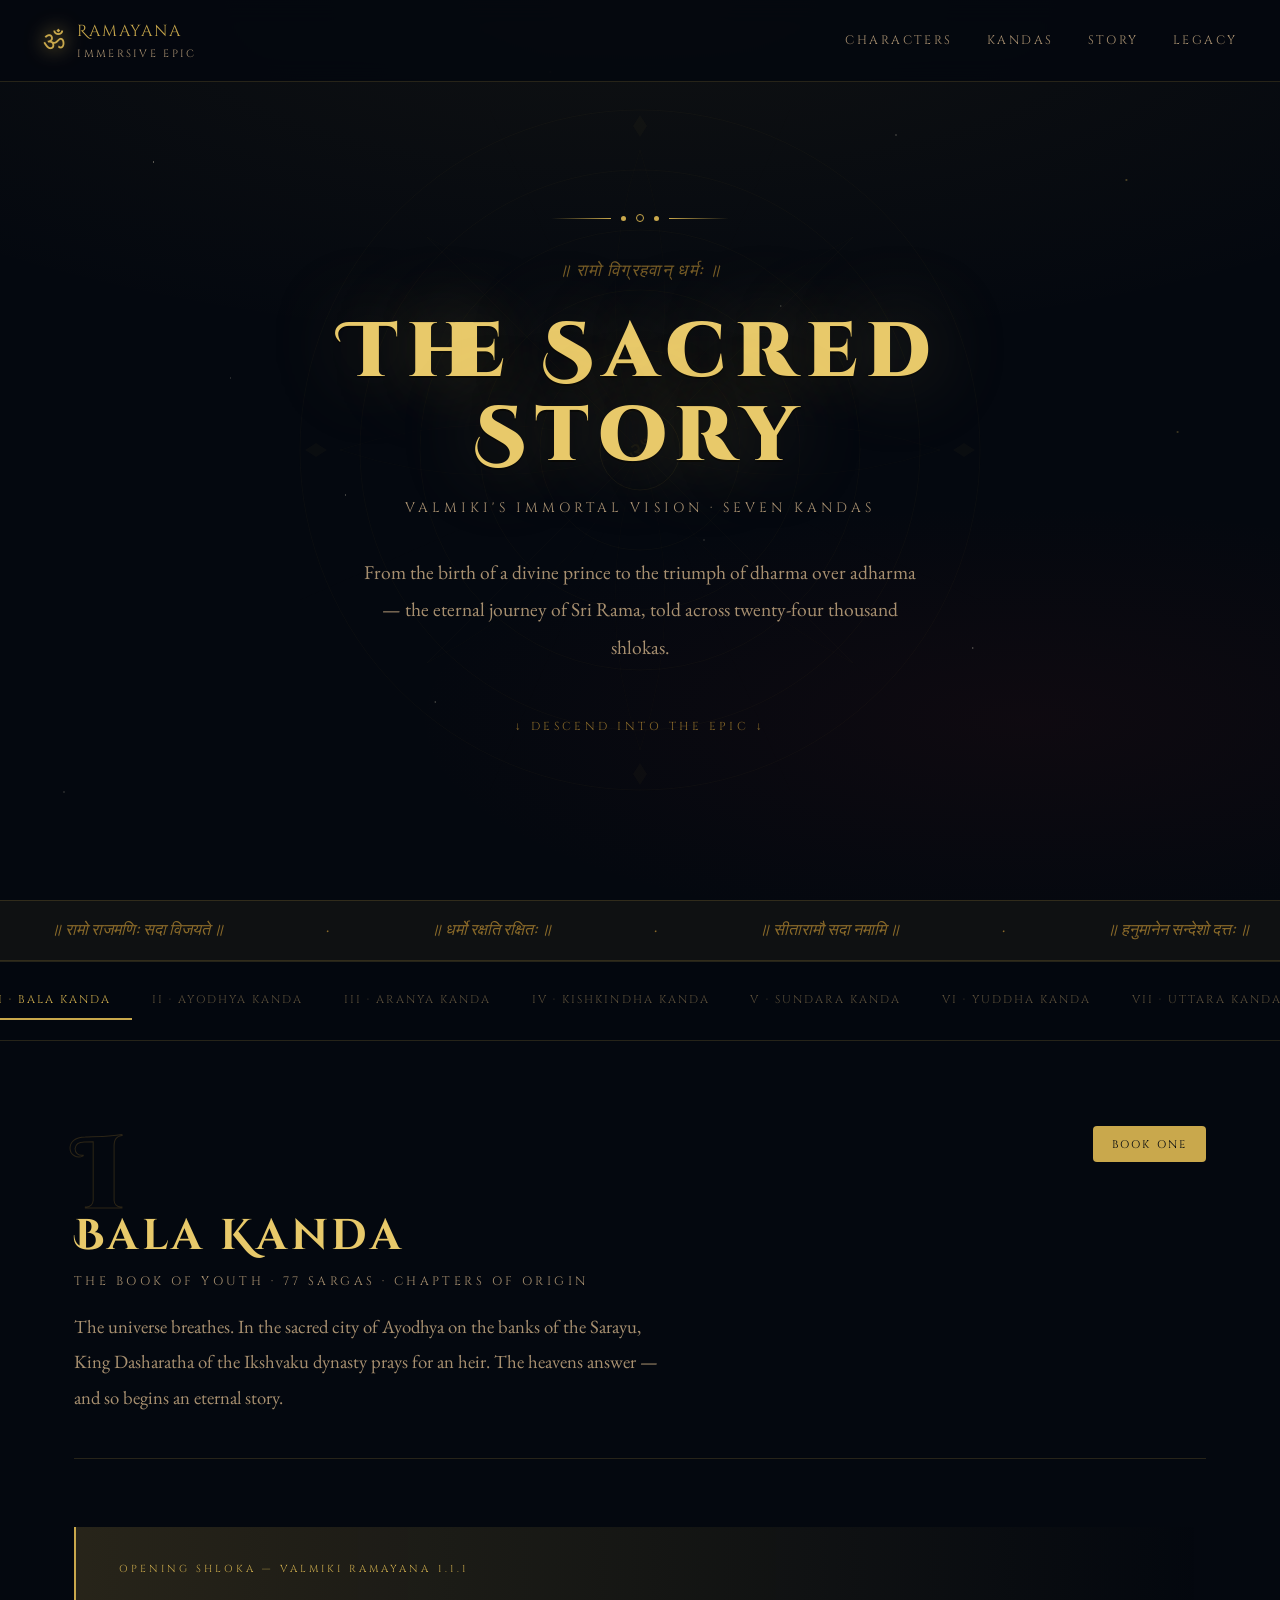
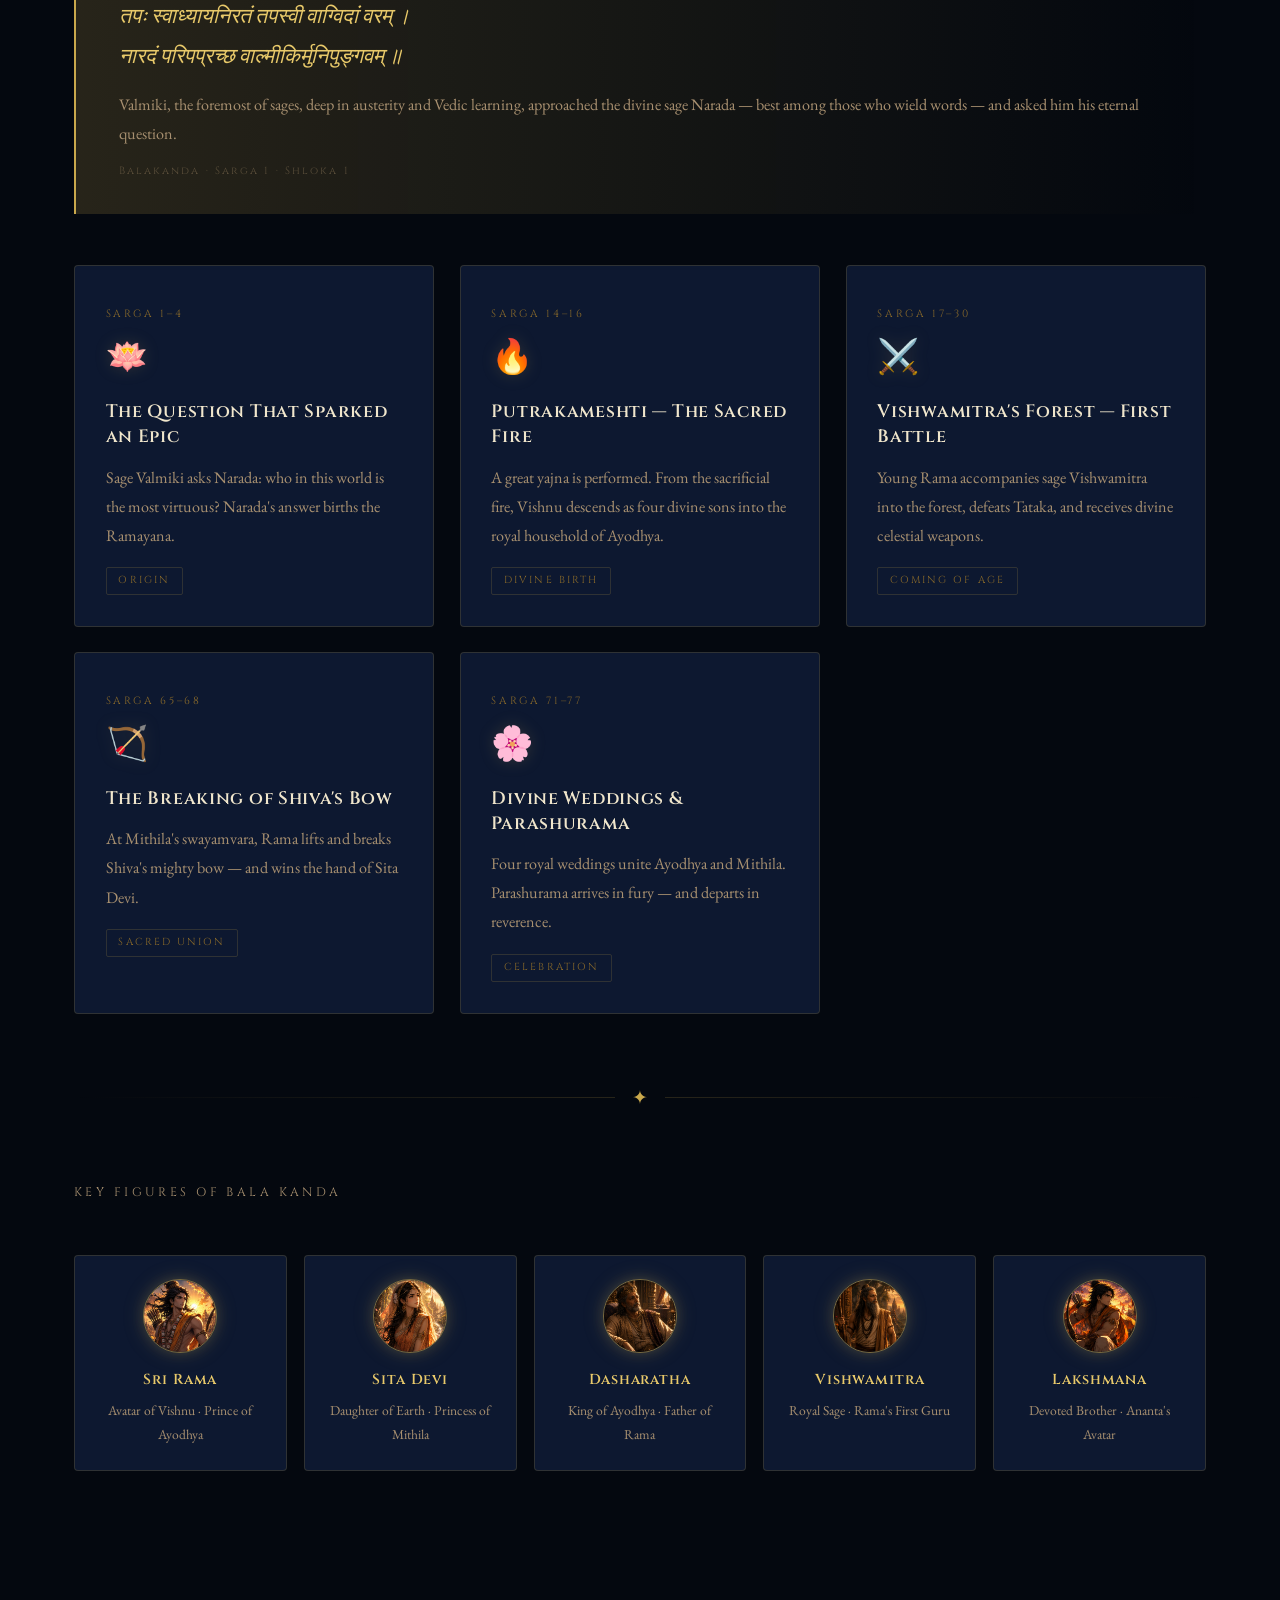
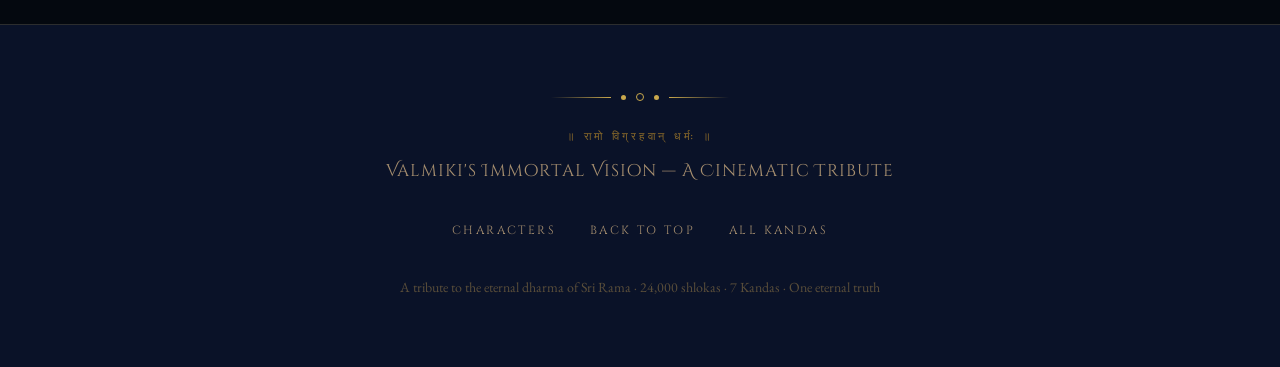
==== Story.html @ 446258da "UPDATE" ====
<!DOCTYPE html>
<html lang="en">
<head>
  <meta charset="UTF-8">
  <meta name="viewport" content="width=device-width, initial-scale=1.0">
  <meta name="description" content="The sacred story of Ramayana — Valmiki's immortal epic, retold through seven Kandas.">
  <meta name="theme-color" content="#0A1228">
  <title>Ramayana | The Sacred Story</title>
  <link rel="preconnect" href="https://fonts.googleapis.com">
  <link rel="preconnect" href="https://fonts.gstatic.com" crossorigin>
  <link href="https://fonts.googleapis.com/css2?family=Cinzel+Decorative:wght@400;700;900&family=Cinzel:wght@400;500;600;700&family=EB+Garamond:ital,wght@0,400;0,500;1,400;1,500&display=swap" rel="stylesheet">
  <style>
    /* ─── TOKENS ─────────────────────────────────────────────────────── */
    :root {
      --bg-deep:        #04080F;
      --bg-mid:         #0A1228;
      --bg-card:        #0D1830;
      --bg-glass:       rgba(13, 24, 48, 0.72);
      --gold:           #C9A84C;
      --gold-light:     #E8C96A;
      --gold-dim:       #8A6A2A;
      --gold-glow:      rgba(201,168,76,0.18);
      --copper:         #B87333;
      --red-divine:     #8B2020;
      --red-glow:       rgba(139,32,32,0.25);
      --text-primary:   #F0E6CC;
      --text-secondary: #A89070;
      --text-muted:     #5A4E3A;
      --border:         rgba(201,168,76,0.18);
      --border-active:  rgba(201,168,76,0.55);
      --shadow-gold:    0 0 40px rgba(201,168,76,0.12);
      --font-display:   'Cinzel Decorative', serif;
      --font-heading:   'Cinzel', serif;
      --font-body:      'EB Garamond', Georgia, serif;
      --radius:         4px;
      --transition:     0.38s cubic-bezier(0.4, 0, 0.2, 1);
    }

    /* ─── RESET & BASE ───────────────────────────────────────────────── */
    *, *::before, *::after { box-sizing: border-box; margin: 0; padding: 0; }
    html { scroll-behavior: smooth; font-size: 17px; }

    body {
      background: var(--bg-deep);
      color: var(--text-primary);
      font-family: var(--font-body);
      line-height: 1.75;
      min-height: 100vh;
      overflow-x: hidden;
    }

    /* ─── STARFIELD ──────────────────────────────────────────────────── */
    .starfield {
      position: fixed; inset: 0; pointer-events: none; z-index: 0;
      background:
        radial-gradient(ellipse 120% 60% at 50% 0%, rgba(201,168,76,0.06) 0%, transparent 65%),
        radial-gradient(ellipse 80% 40% at 80% 80%, rgba(139,32,32,0.08) 0%, transparent 60%),
        var(--bg-deep);
    }
    .starfield::before {
      content: '';
      position: absolute; inset: 0;
      background-image:
        radial-gradient(1px 1px at 12% 18%, rgba(240,230,204,0.7) 0%, transparent 100%),
        radial-gradient(1px 1px at 27% 55%, rgba(240,230,204,0.5) 0%, transparent 100%),
        radial-gradient(1.5px 1.5px at 43% 8%, rgba(201,168,76,0.6) 0%, transparent 100%),
        radial-gradient(1px 1px at 61% 34%, rgba(240,230,204,0.4) 0%, transparent 100%),
        radial-gradient(1px 1px at 76% 72%, rgba(240,230,204,0.6) 0%, transparent 100%),
        radial-gradient(1.5px 1.5px at 88% 20%, rgba(201,168,76,0.5) 0%, transparent 100%),
        radial-gradient(1px 1px at 5% 88%, rgba(240,230,204,0.4) 0%, transparent 100%),
        radial-gradient(1px 1px at 34% 78%, rgba(240,230,204,0.5) 0%, transparent 100%),
        radial-gradient(1px 1px at 55% 60%, rgba(240,230,204,0.35) 0%, transparent 100%),
        radial-gradient(1.5px 1.5px at 92% 48%, rgba(201,168,76,0.4) 0%, transparent 100%),
        radial-gradient(1px 1px at 18% 42%, rgba(240,230,204,0.3) 0%, transparent 100%),
        radial-gradient(1px 1px at 70% 15%, rgba(240,230,204,0.5) 0%, transparent 100%);
    }

    /* ─── LOADER ─────────────────────────────────────────────────────── */
    .loader {
      position: fixed; inset: 0; z-index: 9999;
      background: var(--bg-deep);
      display: flex; flex-direction: column;
      align-items: center; justify-content: center; gap: 1.6rem;
      transition: opacity 0.7s ease, visibility 0.7s ease;
    }
    .loader.loaded { opacity: 0; visibility: hidden; }
    .loader-ring {
      width: 56px; height: 56px;
      border: 2px solid var(--border);
      border-top-color: var(--gold);
      border-radius: 50%;
      animation: spin 1.1s linear infinite;
    }
    .loader-title {
      font-family: var(--font-display); font-size: 1rem;
      letter-spacing: 0.35em; color: var(--gold);
      text-transform: uppercase; opacity: 0.85;
    }
    @keyframes spin { to { transform: rotate(360deg); } }

    /* ─── SKIP LINK ──────────────────────────────────────────────────── */
    .skip-link {
      position: absolute; top: -100px; left: 1rem;
      background: var(--gold); color: var(--bg-deep);
      padding: 0.5rem 1rem; font-family: var(--font-heading);
      font-size: 0.8rem; border-radius: var(--radius);
      transition: top 0.2s;
    }
    .skip-link:focus { top: 1rem; }

    /* ─── NAV ────────────────────────────────────────────────────────── */
    .site-nav {
      position: fixed; top: 0; left: 0; right: 0; z-index: 100;
      display: flex; align-items: center; justify-content: space-between;
      padding: 1rem 2.5rem;
      background: rgba(4, 8, 15, 0.85);
      backdrop-filter: blur(12px);
      border-bottom: 1px solid var(--border);
    }
    .nav-brand {
      display: flex; align-items: center; gap: 0.75rem;
      text-decoration: none; color: var(--text-primary);
    }
    .brand-mark {
      font-size: 1.5rem; color: var(--gold);
      text-shadow: 0 0 20px var(--gold);
    }
    .brand-title {
      display: block; font-family: var(--font-display);
      font-size: 0.95rem; letter-spacing: 0.12em; color: var(--gold);
    }
    .brand-subtitle {
      display: block; font-family: var(--font-heading);
      font-size: 0.62rem; letter-spacing: 0.22em;
      color: var(--text-secondary); text-transform: uppercase;
    }
    .nav-links {
      display: flex; gap: 2rem;
    }
    .nav-links a {
      font-family: var(--font-heading); font-size: 0.72rem;
      letter-spacing: 0.2em; text-transform: uppercase;
      color: var(--text-secondary); text-decoration: none;
      transition: color var(--transition);
    }
    .nav-links a:hover { color: var(--gold); }

    /* ─── HERO ───────────────────────────────────────────────────────── */
    .story-hero {
      position: relative; z-index: 1;
      min-height: 100vh;
      display: flex; flex-direction: column;
      align-items: center; justify-content: center;
      text-align: center;
      padding: 8rem 2rem 5rem;
      overflow: hidden;
    }
    .hero-mandala {
      position: absolute; inset: 0; z-index: 0;
      display: flex; align-items: center; justify-content: center;
      pointer-events: none;
      opacity: 0.07;
    }
    .hero-mandala svg {
      width: min(80vw, 700px); height: auto;
      animation: mandalaSpin 90s linear infinite;
    }
    @keyframes mandalaSpin { to { transform: rotate(360deg); } }

    .hero-content { position: relative; z-index: 1; max-width: 760px; }
    .hero-ornament {
      display: flex; align-items: center; justify-content: center;
      gap: 0.6rem; margin-bottom: 2rem;
    }
    .ornament-line {
      width: 60px; height: 1px;
      background: linear-gradient(90deg, transparent, var(--gold));
    }
    .ornament-line.rev {
      background: linear-gradient(90deg, var(--gold), transparent);
    }
    .ornament-dot {
      width: 5px; height: 5px; border-radius: 50%;
      background: var(--gold);
    }
    .ornament-dot-large {
      width: 8px; height: 8px;
      border: 1.5px solid var(--gold);
      background: transparent;
    }

    .hero-sanskrit {
      font-family: var(--font-body); font-style: italic;
      font-size: 1rem; color: var(--gold-dim);
      letter-spacing: 0.08em; margin-bottom: 1.5rem;
      opacity: 0.85;
    }
    .hero-title {
      font-family: var(--font-display); font-size: clamp(2.4rem, 6vw, 4.5rem);
      font-weight: 900; letter-spacing: 0.12em;
      color: var(--gold-light);
      text-shadow: 0 0 80px rgba(201,168,76,0.35), 0 2px 0 rgba(0,0,0,0.6);
      line-height: 1.1; margin-bottom: 1rem;
    }
    .hero-sub {
      font-family: var(--font-heading); font-size: 0.8rem;
      letter-spacing: 0.3em; text-transform: uppercase;
      color: var(--text-secondary); margin-bottom: 2rem;
    }
    .hero-desc {
      font-size: 1.15rem; color: var(--text-secondary);
      max-width: 560px; margin: 0 auto 3rem;
      line-height: 1.9;
    }
    .hero-scroll-hint {
      font-family: var(--font-heading); font-size: 0.68rem;
      letter-spacing: 0.3em; text-transform: uppercase;
      color: var(--gold-dim); animation: pulse 2.4s ease-in-out infinite;
    }
    @keyframes pulse { 0%,100% { opacity: 0.4; } 50% { opacity: 1; } }

    /* ─── KANDA TIMELINE ─────────────────────────────────────────────── */
    .kanda-nav {
      position: relative; z-index: 1;
      background: rgba(4, 8, 15, 0.9);
      border-top: 1px solid var(--border);
      border-bottom: 1px solid var(--border);
      padding: 1.2rem 2rem;
      display: flex; align-items: center; justify-content: center;
      gap: 0;
      overflow-x: auto;
      scrollbar-width: none;
    }
    .kanda-nav::-webkit-scrollbar { display: none; }
    .kanda-tab {
      flex: 0 0 auto;
      font-family: var(--font-heading); font-size: 0.66rem;
      letter-spacing: 0.18em; text-transform: uppercase;
      color: var(--text-muted); cursor: pointer;
      padding: 0.6rem 1.2rem;
      border: none; background: none;
      border-bottom: 2px solid transparent;
      transition: color var(--transition), border-color var(--transition);
      white-space: nowrap;
    }
    .kanda-tab:hover { color: var(--text-secondary); }
    .kanda-tab.active {
      color: var(--gold);
      border-bottom-color: var(--gold);
    }

    /* ─── MAIN STORY LAYOUT ──────────────────────────────────────────── */
    .story-main {
      position: relative; z-index: 1;
      max-width: 1200px; margin: 0 auto;
      padding: 5rem 2rem 6rem;
    }

    /* ─── REVEAL ANIMATION ───────────────────────────────────────────── */
    .reveal {
      opacity: 0;
      transform: translateY(32px);
      transition: opacity 0.7s ease, transform 0.7s ease;
    }
    .reveal.visible { opacity: 1; transform: translateY(0); }

    /* ─── KANDA SECTION ──────────────────────────────────────────────── */
    .kanda-section {
      display: none;
      animation: fadeIn 0.55s ease;
    }
    .kanda-section.active { display: block; }
    @keyframes fadeIn { from { opacity: 0; transform: translateY(20px); } to { opacity: 1; transform: translateY(0); } }

    .kanda-header {
      display: grid;
      grid-template-columns: 1fr auto;
      gap: 2rem;
      align-items: start;
      margin-bottom: 4rem;
      padding-bottom: 2.5rem;
      border-bottom: 1px solid var(--border);
    }
    .kanda-number {
      font-family: var(--font-display); font-size: 6rem;
      font-weight: 900; line-height: 1;
      color: transparent;
      -webkit-text-stroke: 1px var(--gold-dim);
      opacity: 0.3;
      margin-bottom: -1rem;
    }
    .kanda-title {
      font-family: var(--font-display); font-size: clamp(1.6rem, 4vw, 2.5rem);
      color: var(--gold-light); letter-spacing: 0.08em; line-height: 1.2;
      margin-bottom: 0.5rem;
    }
    .kanda-subtitle {
      font-family: var(--font-heading); font-size: 0.72rem;
      letter-spacing: 0.28em; text-transform: uppercase;
      color: var(--text-secondary); margin-bottom: 1rem;
    }
    .kanda-intro {
      font-size: 1.1rem; color: var(--text-secondary);
      line-height: 1.9; max-width: 600px;
    }
    .kanda-badge {
      font-family: var(--font-heading); font-size: 0.65rem;
      letter-spacing: 0.2em; text-transform: uppercase;
      color: var(--bg-deep); background: var(--gold);
      padding: 0.5rem 1.1rem; border-radius: var(--radius);
      white-space: nowrap; align-self: start;
    }

    /* ─── EPISODE CARDS ──────────────────────────────────────────────── */
    .episodes-grid {
      display: grid;
      grid-template-columns: repeat(auto-fill, minmax(320px, 1fr));
      gap: 1.5rem;
      margin-bottom: 4rem;
    }
    .episode-card {
      background: var(--bg-card);
      border: 1px solid var(--border);
      border-radius: var(--radius);
      padding: 1.8rem;
      position: relative;
      overflow: hidden;
      cursor: pointer;
      transition: border-color var(--transition), transform var(--transition), box-shadow var(--transition);
    }
    .episode-card::before {
      content: '';
      position: absolute; top: 0; left: 0; right: 0; height: 2px;
      background: linear-gradient(90deg, transparent, var(--gold), transparent);
      opacity: 0;
      transition: opacity var(--transition);
    }
    .episode-card:hover {
      border-color: var(--border-active);
      transform: translateY(-4px);
      box-shadow: var(--shadow-gold);
    }
    .episode-card:hover::before { opacity: 1; }

    .episode-number {
      font-family: var(--font-heading); font-size: 0.62rem;
      letter-spacing: 0.25em; text-transform: uppercase;
      color: var(--gold-dim); margin-bottom: 1rem;
    }
    .episode-icon {
      font-size: 2rem; margin-bottom: 0.8rem; display: block;
      filter: drop-shadow(0 0 8px var(--gold-glow));
    }
    .episode-title {
      font-family: var(--font-heading); font-size: 1.05rem;
      font-weight: 600; color: var(--text-primary);
      letter-spacing: 0.04em; margin-bottom: 0.75rem;
      line-height: 1.4;
    }
    .episode-text {
      font-size: 0.95rem; color: var(--text-secondary);
      line-height: 1.8;
    }
    .episode-tag {
      display: inline-block; margin-top: 1rem;
      font-family: var(--font-heading); font-size: 0.6rem;
      letter-spacing: 0.2em; text-transform: uppercase;
      color: var(--gold-dim); border: 1px solid var(--border);
      padding: 0.25rem 0.7rem; border-radius: 2px;
    }

    /* ─── FEATURED VERSE ─────────────────────────────────────────────── */
    .verse-block {
      position: relative;
      border-left: 2px solid var(--gold);
      padding: 2rem 2.5rem;
      margin: 3rem 0;
      background: linear-gradient(90deg, var(--gold-glow), transparent);
      border-radius: 0 var(--radius) var(--radius) 0;
    }
    .verse-label {
      font-family: var(--font-heading); font-size: 0.6rem;
      letter-spacing: 0.3em; text-transform: uppercase;
      color: var(--gold); margin-bottom: 1rem;
    }
    .verse-sanskrit {
      font-family: var(--font-body); font-style: italic;
      font-size: 1.25rem; color: var(--gold-light);
      line-height: 1.9; margin-bottom: 0.8rem;
    }
    .verse-translation {
      font-size: 0.95rem; color: var(--text-secondary);
      line-height: 1.8;
    }
    .verse-source {
      margin-top: 0.8rem;
      font-family: var(--font-heading); font-size: 0.62rem;
      letter-spacing: 0.2em; color: var(--text-muted);
    }

    /* ─── CHARACTER SPOTLIGHT ────────────────────────────────────────── */
    .spotlight-row {
      display: grid;
      grid-template-columns: repeat(auto-fill, minmax(200px, 1fr));
      gap: 1rem; margin: 3rem 0;
    }
    .spotlight-card {
      background: var(--bg-card);
      border: 1px solid var(--border);
      border-radius: var(--radius);
      padding: 1.4rem 1.2rem;
      text-align: center;
      transition: border-color var(--transition), box-shadow var(--transition);
    }
    .spotlight-card:hover {
      border-color: var(--border-active);
      box-shadow: 0 0 24px var(--gold-glow);
    }
    .spotlight-symbol {
      font-size: 2.2rem; display: block; margin-bottom: 0.8rem;
      filter: drop-shadow(0 0 6px var(--gold-glow));
    }
    .spotlight-symbol img {
      width: 74px; height: 74px; display: block; margin: 0 auto;
      object-fit: cover; object-position: center top;
      border-radius: 50%; border: 1px solid var(--border-active);
      box-shadow: 0 0 22px var(--gold-glow);
    }
    .spotlight-name {
      font-family: var(--font-heading); font-size: 0.85rem;
      font-weight: 600; color: var(--gold-light);
      letter-spacing: 0.06em; margin-bottom: 0.4rem;
    }
    .spotlight-role {
      font-size: 0.8rem; color: var(--text-secondary);
    }

    /* ─── SECTION DIVIDER ────────────────────────────────────────────── */
    .divider {
      display: flex; align-items: center; gap: 1rem;
      margin: 4rem 0; color: var(--gold-dim);
    }
    .divider::before, .divider::after {
      content: ''; flex: 1;
      height: 1px;
      background: linear-gradient(90deg, transparent, var(--border));
    }
    .divider::after {
      background: linear-gradient(90deg, var(--border), transparent);
    }
    .divider-symbol {
      font-size: 1.1rem;
      color: var(--gold);
      font-family: var(--font-body);
    }

    /* ─── SHLOKA TICKER ──────────────────────────────────────────────── */
    .shloka-ticker {
      position: relative; z-index: 1;
      overflow: hidden;
      background: rgba(201,168,76,0.06);
      border-top: 1px solid var(--border);
      border-bottom: 1px solid var(--border);
      padding: 0.9rem 0;
    }
    .ticker-inner {
      display: flex; white-space: nowrap;
      animation: ticker 38s linear infinite;
    }
    .ticker-inner span {
      font-family: var(--font-body); font-style: italic;
      font-size: 0.95rem; color: var(--gold-dim);
      padding: 0 3rem;
    }
    @keyframes ticker { from { transform: translateX(0); } to { transform: translateX(-50%); } }

    /* ─── FOOTER ─────────────────────────────────────────────────────── */
    .site-footer {
      position: relative; z-index: 1;
      text-align: center;
      padding: 4rem 2rem;
      border-top: 1px solid var(--border);
      background: var(--bg-mid);
    }
    .footer-kicker {
      font-family: var(--font-heading); font-size: 0.65rem;
      letter-spacing: 0.3em; text-transform: uppercase;
      color: var(--gold-dim); margin-bottom: 0.6rem;
    }
    .footer-title {
      font-family: var(--font-display); font-size: 1rem;
      color: var(--text-secondary); letter-spacing: 0.06em;
      margin-bottom: 2rem;
    }
    .footer-nav {
      display: flex; gap: 2rem; justify-content: center;
      margin-bottom: 2rem; flex-wrap: wrap;
    }
    .footer-nav a {
      font-family: var(--font-heading); font-size: 0.7rem;
      letter-spacing: 0.2em; text-transform: uppercase;
      color: var(--text-secondary); text-decoration: none;
      transition: color var(--transition);
    }
    .footer-nav a:hover { color: var(--gold); }
    .footer-copy {
      font-size: 0.82rem; color: var(--text-muted);
    }

    /* ─── MODAL ──────────────────────────────────────────────────────── */
    .episode-modal {
      position: fixed; inset: 0; z-index: 200;
      background: rgba(4, 8, 15, 0.92);
      backdrop-filter: blur(8px);
      display: flex; align-items: center; justify-content: center;
      padding: 2rem;
      opacity: 0; visibility: hidden;
      transition: opacity 0.35s ease, visibility 0.35s ease;
    }
    .episode-modal.open { opacity: 1; visibility: visible; }
    .modal-box {
      background: var(--bg-card);
      border: 1px solid var(--border-active);
      border-radius: var(--radius);
      max-width: 680px; width: 100%;
      max-height: 85vh; overflow-y: auto;
      padding: 2.5rem;
      position: relative;
      transform: translateY(24px);
      transition: transform 0.35s ease;
      scrollbar-width: thin;
      scrollbar-color: var(--gold-dim) transparent;
    }
    .episode-modal.open .modal-box { transform: translateY(0); }
    .modal-box::-webkit-scrollbar { width: 4px; }
    .modal-box::-webkit-scrollbar-thumb { background: var(--gold-dim); border-radius: 2px; }
    .modal-close-btn {
      position: absolute; top: 1.2rem; right: 1.2rem;
      background: none; border: 1px solid var(--border);
      color: var(--text-secondary); width: 32px; height: 32px;
      border-radius: 50%; cursor: pointer; font-size: 0.9rem;
      display: flex; align-items: center; justify-content: center;
      transition: border-color var(--transition), color var(--transition);
    }
    .modal-close-btn:hover { border-color: var(--gold); color: var(--gold); }
    .modal-tag {
      font-family: var(--font-heading); font-size: 0.6rem;
      letter-spacing: 0.25em; text-transform: uppercase;
      color: var(--gold-dim); margin-bottom: 1.2rem;
    }
    .modal-title {
      font-family: var(--font-display); font-size: 1.4rem;
      color: var(--gold-light); margin-bottom: 1.5rem;
      line-height: 1.3; letter-spacing: 0.04em;
    }
    .modal-body {
      font-size: 1rem; color: var(--text-secondary);
      line-height: 1.9;
    }
    .modal-body p { margin-bottom: 1rem; }
    .modal-body p:last-child { margin-bottom: 0; }
    .modal-characters {
      display: flex; flex-wrap: wrap; gap: 0.5rem;
      margin-top: 1.5rem; padding-top: 1.5rem;
      border-top: 1px solid var(--border);
    }
    .modal-char-tag {
      font-family: var(--font-heading); font-size: 0.62rem;
      letter-spacing: 0.15em; text-transform: uppercase;
      color: var(--text-secondary); background: rgba(201,168,76,0.08);
      border: 1px solid var(--border);
      padding: 0.3rem 0.75rem; border-radius: var(--radius);
    }

    /* ─── RESPONSIVE ─────────────────────────────────────────────────── */
    @media (max-width: 768px) {
      .site-nav { padding: 1rem 1.2rem; }
      .nav-links { display: none; }
      .kanda-header { grid-template-columns: 1fr; }
      .kanda-number { font-size: 4rem; }
      .kanda-badge { align-self: start; }
      .story-main { padding: 3rem 1.2rem 4rem; }
      .verse-block { padding: 1.4rem 1.4rem; }
    }
  </style>
</head>
<body class="story-page">

  <!-- Starfield -->
  <div class="starfield" aria-hidden="true"></div>

  <!-- Loader -->
  <div class="loader" id="pageLoader" aria-hidden="true">
    <div class="loader-ring"></div>
    <div class="loader-title">RAMAYANA</div>
  </div>

  <a class="skip-link" href="#story">Skip to story</a>

  <!-- Nav -->
  <nav class="site-nav" aria-label="Primary navigation">
    <a class="nav-brand" href="index.html" aria-label="Ramayana home">
      <span class="brand-mark">ॐ</span>
      <span>
        <span class="brand-title">Ramayana</span>
        <span class="brand-subtitle">Immersive Epic</span>
      </span>
    </a>
    <div class="nav-links">
      <a href="index.html#characters">Characters</a>
      <a href="#kandas">Kandas</a>
      <a href="#story">Story</a>
      <a href="index.html#legacy">Legacy</a>
    </div>
  </nav>

  <!-- ── HERO ──────────────────────────────────────────────────────── -->
  <section class="story-hero" id="top" aria-label="Story introduction">
    <div class="hero-mandala" aria-hidden="true">
      <svg viewBox="0 0 700 700" xmlns="http://www.w3.org/2000/svg" fill="none">
        <circle cx="350" cy="350" r="340" stroke="#C9A84C" stroke-width="0.5"/>
        <circle cx="350" cy="350" r="280" stroke="#C9A84C" stroke-width="0.5"/>
        <circle cx="350" cy="350" r="220" stroke="#C9A84C" stroke-width="0.5"/>
        <circle cx="350" cy="350" r="160" stroke="#C9A84C" stroke-width="0.5"/>
        <circle cx="350" cy="350" r="100" stroke="#C9A84C" stroke-width="0.5"/>
        <circle cx="350" cy="350" r="40"  stroke="#C9A84C" stroke-width="1"/>
        <!-- 8 petals -->
        <g opacity="0.6">
          <path d="M350 50 Q400 200 350 350 Q300 200 350 50Z" stroke="#C9A84C" stroke-width="0.5"/>
          <path d="M350 650 Q400 500 350 350 Q300 500 350 650Z" stroke="#C9A84C" stroke-width="0.5"/>
          <path d="M50 350 Q200 400 350 350 Q200 300 50 350Z" stroke="#C9A84C" stroke-width="0.5"/>
          <path d="M650 350 Q500 400 350 350 Q500 300 650 350Z" stroke="#C9A84C" stroke-width="0.5"/>
          <path d="M137 137 Q280 280 350 350 Q280 210 137 137Z" stroke="#C9A84C" stroke-width="0.5"/>
          <path d="M563 137 Q420 280 350 350 Q420 210 563 137Z" stroke="#C9A84C" stroke-width="0.5"/>
          <path d="M137 563 Q280 420 350 350 Q280 490 137 563Z" stroke="#C9A84C" stroke-width="0.5"/>
          <path d="M563 563 Q420 420 350 350 Q420 490 563 563Z" stroke="#C9A84C" stroke-width="0.5"/>
        </g>
        <!-- radial lines -->
        <g opacity="0.25" stroke="#C9A84C" stroke-width="0.4">
          <line x1="350" y1="10" x2="350" y2="690"/>
          <line x1="10" y1="350" x2="690" y2="350"/>
          <line x1="98" y1="98" x2="602" y2="602"/>
          <line x1="602" y1="98" x2="98" y2="602"/>
          <line x1="10" y1="200" x2="690" y2="500"/>
          <line x1="10" y1="500" x2="690" y2="200"/>
          <line x1="200" y1="10" x2="500" y2="690"/>
          <line x1="500" y1="10" x2="200" y2="690"/>
        </g>
        <!-- small diamonds -->
        <g fill="#C9A84C" opacity="0.5">
          <polygon points="350,15 357,26 350,37 343,26"/>
          <polygon points="350,663 357,674 350,685 343,674"/>
          <polygon points="15,350 26,357 37,350 26,343"/>
          <polygon points="663,350 674,357 685,350 674,343"/>
        </g>
        <!-- center Om symbol area -->
        <text x="350" y="360" text-anchor="middle" font-family="serif" font-size="28" fill="#C9A84C" opacity="0.9">ॐ</text>
      </svg>
    </div>

    <div class="hero-content">
      <div class="hero-ornament" aria-hidden="true">
        <div class="ornament-line"></div>
        <div class="ornament-dot"></div>
        <div class="ornament-dot ornament-dot-large"></div>
        <div class="ornament-dot"></div>
        <div class="ornament-line rev"></div>
      </div>
      <p class="hero-sanskrit">॥ रामो विग्रहवान् धर्मः ॥</p>
      <h1 class="hero-title">The Sacred Story</h1>
      <p class="hero-sub">Valmiki's Immortal Vision · Seven Kandas</p>
      <p class="hero-desc">From the birth of a divine prince to the triumph of dharma over adharma — the eternal journey of Sri Rama, told across twenty-four thousand shlokas.</p>
      <p class="hero-scroll-hint">↓ Descend into the epic ↓</p>
    </div>
  </section>

  <!-- ── SHLOKA TICKER ──────────────────────────────────────────────── -->
  <div class="shloka-ticker" aria-hidden="true">
    <div class="ticker-inner">
      <span>॥ रामो राजमणिः सदा विजयते ॥</span>
      <span>·</span>
      <span>॥ धर्मो रक्षति रक्षितः ॥</span>
      <span>·</span>
      <span>॥ सीतारामौ सदा नमामि ॥</span>
      <span>·</span>
      <span>॥ हनुमानेन सन्देशो दत्तः ॥</span>
      <span>·</span>
      <span>॥ सत्यं एव जयते ॥</span>
      <span>·</span>
      <span>॥ रामो विग्रहवान् धर्मः ॥</span>
      <span>·</span>
      <!-- duplicate for seamless loop -->
      <span>॥ रामो राजमणिः सदा विजयते ॥</span>
      <span>·</span>
      <span>॥ धर्मो रक्षति रक्षितः ॥</span>
      <span>·</span>
      <span>॥ सीतारामौ सदा नमामि ॥</span>
      <span>·</span>
      <span>॥ हनुमानेन सन्देशो दत्तः ॥</span>
      <span>·</span>
      <span>॥ सत्यं एव जयते ॥</span>
      <span>·</span>
      <span>॥ रामो विग्रहवान् धर्मः ॥</span>
      <span>·</span>
    </div>
  </div>

  <!-- ── KANDA NAVIGATION ───────────────────────────────────────────── -->
  <div class="kanda-nav" id="kandas" role="tablist" aria-label="Select a Kanda">
    <button class="kanda-tab active" data-kanda="bala" role="tab" aria-selected="true">I · Bala Kanda</button>
    <button class="kanda-tab" data-kanda="ayodhya" role="tab" aria-selected="false">II · Ayodhya Kanda</button>
    <button class="kanda-tab" data-kanda="aranya" role="tab" aria-selected="false">III · Aranya Kanda</button>
    <button class="kanda-tab" data-kanda="kishkindha" role="tab" aria-selected="false">IV · Kishkindha Kanda</button>
    <button class="kanda-tab" data-kanda="sundara" role="tab" aria-selected="false">V · Sundara Kanda</button>
    <button class="kanda-tab" data-kanda="yuddha" role="tab" aria-selected="false">VI · Yuddha Kanda</button>
    <button class="kanda-tab" data-kanda="uttara" role="tab" aria-selected="false">VII · Uttara Kanda</button>
  </div>

  <!-- ── STORY MAIN ─────────────────────────────────────────────────── -->
  <main class="story-main" id="story" aria-label="Story content">

    <!-- ══ BALA KANDA ══════════════════════════════════════════════════ -->
    <section class="kanda-section active reveal" id="kanda-bala" aria-labelledby="bala-title" role="tabpanel">
      <div class="kanda-header">
        <div>
          <div class="kanda-number">I</div>
          <h2 class="kanda-title" id="bala-title">Bala Kanda</h2>
          <p class="kanda-subtitle">The Book of Youth · 77 Sargas · Chapters of Origin</p>
          <p class="kanda-intro">The universe breathes. In the sacred city of Ayodhya on the banks of the Sarayu, King Dasharatha of the Ikshvaku dynasty prays for an heir. The heavens answer — and so begins an eternal story.</p>
        </div>
        <span class="kanda-badge">Book One</span>
      </div>

      <div class="verse-block reveal">
        <p class="verse-label">Opening Shloka — Valmiki Ramayana 1.1.1</p>
        <p class="verse-sanskrit">तपः स्वाध्यायनिरतं तपस्वी वाग्विदां वरम् ।<br>नारदं परिपप्रच्छ वाल्मीकिर्मुनिपुङ्गवम् ॥</p>
        <p class="verse-translation">Valmiki, the foremost of sages, deep in austerity and Vedic learning, approached the divine sage Narada — best among those who wield words — and asked him his eternal question.</p>
        <p class="verse-source">Balakanda · Sarga 1 · Shloka 1</p>
      </div>

      <div class="episodes-grid">
        <!-- Episode cards for Bala Kanda -->
        <div class="episode-card reveal"
          data-title="The Question of Narada"
          data-kanda="Bala Kanda · Sarga 1"
          data-detail="<p>Sage Valmiki sits in deep contemplation when the divine sage Narada descends from the heavens. Valmiki asks: 'Is there in this world any man who is truly virtuous, heroic, grateful, truthful in his vows, firm in his conduct, and kind to all creatures?' Narada smiles — and begins to speak the name of Rama.</p><p>This divine conversation between two great sages becomes the seed from which the entire Ramayana blooms. Narada describes Rama as the embodiment of dharma itself — Ramo vigrahavān dharmaḥ.</p>"
          data-chars="Valmiki,Narada">
          <span class="episode-number">Sarga 1–4</span>
          <span class="episode-icon">🪷</span>
          <h3 class="episode-title">The Question That Sparked an Epic</h3>
          <p class="episode-text">Sage Valmiki asks Narada: who in this world is the most virtuous? Narada's answer births the Ramayana.</p>
          <span class="episode-tag">Origin</span>
        </div>

        <div class="episode-card reveal"
          data-title="Putrakameshti — The Sacred Fire"
          data-kanda="Bala Kanda · Sarga 15"
          data-detail="<p>King Dasharatha, grief-stricken by his childlessness, performs the great Putrakameshti yajna under the guidance of sage Rishyashringa. The fire blazes, and from its sacred depths emerges a divine being bearing a golden vessel of payasam — celestial nectar.</p><p>Dasharatha distributes the payasam among his three queens — Kaushalya, Kaikeyi, and Sumitra. In due time, four divine sons are born: Rama, Bharata, and the twins Lakshmana and Shatrughna. Lord Vishnu himself descends to earth in four forms to fulfil a divine purpose.</p>"
          data-chars="Dasharatha,Kaushalya,Kaikeyi,Sumitra,Rishyashringa">
          <span class="episode-number">Sarga 14–16</span>
          <span class="episode-icon">🔥</span>
          <h3 class="episode-title">Putrakameshti — The Sacred Fire</h3>
          <p class="episode-text">A great yajna is performed. From the sacrificial fire, Vishnu descends as four divine sons into the royal household of Ayodhya.</p>
          <span class="episode-tag">Divine Birth</span>
        </div>

        <div class="episode-card reveal"
          data-title="Vishwamitra's Ashram — First Tests"
          data-kanda="Bala Kanda · Sarga 19–27"
          data-detail="<p>The fierce sage Vishwamitra arrives at Dasharatha's court with an unusual request: send your eldest son Rama to protect my yajna from the demons Maricha and Subahu. The king is terrified — Rama is barely sixteen — but the sage Vasishtha assures Dasharatha that Rama is ready.</p><p>In the forest, Rama strikes down the demoness Tataka, defeats Maricha and Subahu, and earns the celestial weapons — Astra-vidya — from Vishwamitra himself. The young prince's divine nature begins to manifest.</p>"
          data-chars="Rama,Vishwamitra,Dasharatha,Lakshmana,Tataka,Maricha">
          <span class="episode-number">Sarga 17–30</span>
          <span class="episode-icon">⚔️</span>
          <h3 class="episode-title">Vishwamitra's Forest — First Battle</h3>
          <p class="episode-text">Young Rama accompanies sage Vishwamitra into the forest, defeats Tataka, and receives divine celestial weapons.</p>
          <span class="episode-tag">Coming of Age</span>
        </div>

        <div class="episode-card reveal"
          data-title="The Breaking of Shiva's Bow"
          data-kanda="Bala Kanda · Sarga 66–67"
          data-detail="<p>In the kingdom of Mithila, King Janaka has declared a swayamvara for his daughter Sita — born from the earth itself, destined for a divine purpose. The condition: whoever can lift and string the Shiva Dhanush, the legendary bow of Lord Shiva himself, shall win her hand.</p><p>Countless kings and princes have failed, humiliated by its divine weight. Rama steps forward calmly, lifts the bow with his left hand, strings it in a single motion, and draws it so powerfully that it breaks in two with a thunderous sound that shakes the three worlds. Sita places the garland around Rama's neck. Heaven rejoices.</p>"
          data-chars="Rama,Sita,Janaka,Vishwamitra,Lakshmana">
          <span class="episode-number">Sarga 65–68</span>
          <span class="episode-icon">🏹</span>
          <h3 class="episode-title">The Breaking of Shiva's Bow</h3>
          <p class="episode-text">At Mithila's swayamvara, Rama lifts and breaks Shiva's mighty bow — and wins the hand of Sita Devi.</p>
          <span class="episode-tag">Sacred Union</span>
        </div>

        <div class="episode-card reveal"
          data-title="The Wedding of Rama and Sita"
          data-kanda="Bala Kanda · Sarga 72–77"
          data-detail="<p>The marriage of Rama and Sita is celebrated with divine splendour. King Janaka also arranges the marriages of Lakshmana to Urmila, Bharata to Mandavi, and Shatrughna to Shrutakirti — four daughters and nieces of Janaka's lineage joined to the princes of Ayodhya.</p><p>As the wedding procession returns to Ayodhya, the fearsome sage Parashurama — the destroyer of Kshatriyas — appears, furious at the breaking of the Shiva bow. Rama accepts Parashurama's challenge calmly, receives the Vaishnava bow, and the fierce sage is humbled, recognising Rama as Vishnu himself.</p>"
          data-chars="Rama,Sita,Dasharatha,Janaka,Parashurama,Lakshmana,Urmila">
          <span class="episode-number">Sarga 71–77</span>
          <span class="episode-icon">🌸</span>
          <h3 class="episode-title">Divine Weddings & Parashurama</h3>
          <p class="episode-text">Four royal weddings unite Ayodhya and Mithila. Parashurama arrives in fury — and departs in reverence.</p>
          <span class="episode-tag">Celebration</span>
        </div>
      </div>

      <div class="divider"><span class="divider-symbol">✦</span></div>

      <p class="kanda-subtitle" style="margin-bottom:1rem;">Key Figures of Bala Kanda</p>
      <div class="spotlight-row reveal">
        <div class="spotlight-card"><span class="spotlight-symbol">👑</span><p class="spotlight-name">Sri Rama</p><p class="spotlight-role">Avatar of Vishnu · Prince of Ayodhya</p></div>
        <div class="spotlight-card"><span class="spotlight-symbol">🌺</span><p class="spotlight-name">Sita Devi</p><p class="spotlight-role">Daughter of Earth · Princess of Mithila</p></div>
        <div class="spotlight-card"><span class="spotlight-symbol">🔱</span><p class="spotlight-name">Dasharatha</p><p class="spotlight-role">King of Ayodhya · Father of Rama</p></div>
        <div class="spotlight-card"><span class="spotlight-symbol">📿</span><p class="spotlight-name">Vishwamitra</p><p class="spotlight-role">Royal Sage · Rama's First Guru</p></div>
        <div class="spotlight-card"><span class="spotlight-symbol">🏹</span><p class="spotlight-name">Lakshmana</p><p class="spotlight-role">Devoted Brother · Ananta's Avatar</p></div>
      </div>
    </section>

    <!-- ══ AYODHYA KANDA ════════════════════════════════════════════════ -->
    <section class="kanda-section reveal" id="kanda-ayodhya" aria-labelledby="ayodhya-title" role="tabpanel" hidden>
      <div class="kanda-header">
        <div>
          <div class="kanda-number">II</div>
          <h2 class="kanda-title" id="ayodhya-title">Ayodhya Kanda</h2>
          <p class="kanda-subtitle">The Book of Ayodhya · 119 Sargas · The Great Exile</p>
          <p class="kanda-intro">Joy turns to grief in a single night. On the eve of Rama's coronation, a palace intrigue orchestrated by Queen Kaikeyi shatters a kingdom — and tests the mettle of every soul within it.</p>
        </div>
        <span class="kanda-badge">Book Two</span>
      </div>

      <div class="verse-block reveal">
        <p class="verse-label">Kaikeyi's Boon — The Fateful Words</p>
        <p class="verse-sanskrit">रामं दशरथो राजा वनवासाय राघवम् ।<br>प्रेषयामास धर्मात्मा कैकेय्या वचनं श्रुत्वा ॥</p>
        <p class="verse-translation">Dasharatha, the righteous king, hearing the words of Kaikeyi, sent Rama — descendant of Raghu — into exile in the forest.</p>
        <p class="verse-source">Ayodhyakanda · Sarga 18</p>
      </div>

      <div class="episodes-grid">
        <div class="episode-card reveal"
          data-title="The Night Before the Coronation"
          data-kanda="Ayodhya Kanda · Sarga 1–15"
          data-detail="<p>Ayodhya is adorned in celebration. King Dasharatha, feeling the weight of age, decides to crown Rama as the crown prince. The entire kingdom rejoices — streets are lit with lamps, flowers shower from balconies, and the people of Ayodhya declare Rama the most beloved of princes.</p><p>The gods, however, are concerned. If Rama becomes king of Ayodhya, he will never go to Lanka to destroy Ravana. The celestial plan requires Rama to walk the path of exile. And so, fate moves through a serpent in the garden of paradise — the hunchbacked maid Manthara.</p>"
          data-chars="Rama,Dasharatha,Kaushalya,Manthara,Kaikeyi">
          <span class="episode-number">Sarga 1–15</span>
          <span class="episode-icon">🪔</span>
          <h3 class="episode-title">The Eve of Coronation</h3>
          <p class="episode-text">Ayodhya blazes with joy as Rama's coronation is announced. But in the palace, Manthara plants a poisonous seed in Kaikeyi's heart.</p>
          <span class="episode-tag">The Turn</span>
        </div>

        <div class="episode-card reveal"
          data-title="Kaikeyi's Two Boons"
          data-kanda="Ayodhya Kanda · Sarga 9–12"
          data-detail="<p>Queen Kaikeyi, manipulated by Manthara, enters the kopa-bhavana — the chamber of sorrow — and demands the two boons King Dasharatha had sworn to grant her years ago on a battlefield. Her demands are devastating: Bharata shall be crowned king, and Rama shall be exiled to the Dandaka forest for fourteen years.</p><p>Dasharatha collapses. He pleads, weeps, and begs — but Kaikeyi is unmoved. Bound by his sacred word, the honourable king has no choice. The night passes; Dasharatha does not sleep. Rama is summoned.</p>"
          data-chars="Kaikeyi,Dasharatha,Manthara,Rama">
          <span class="episode-number">Sarga 9–16</span>
          <span class="episode-icon">💔</span>
          <h3 class="episode-title">Kaikeyi's Two Boons</h3>
          <p class="episode-text">Kaikeyi invokes two ancient boons: Bharata's coronation and Rama's fourteen-year exile. Dasharatha is shattered.</p>
          <span class="episode-tag">Tragedy</span>
        </div>

        <div class="episode-card reveal"
          data-title="Rama Accepts the Exile"
          data-kanda="Ayodhya Kanda · Sarga 16–20"
          data-detail="<p>When Rama is told of the exile, his face does not change. He accepts with perfect serenity — for a Kshatriya's word, especially a father's, is sacred beyond all else. Kaushalya weeps. Lakshmana blazes with fury, ready to take up arms against Kaikeyi herself. Rama calms him with words of dharma.</p><p>Sita refuses to stay behind. She tells Rama: 'Where you go, I go. The forest with you is Ayodhya; Ayodhya without you is forest.' Lakshmana too insists on accompanying his brother. The three prepare to leave the city they love.</p>"
          data-chars="Rama,Sita,Lakshmana,Kaushalya,Kaikeyi">
          <span class="episode-number">Sarga 16–25</span>
          <span class="episode-icon">🌿</span>
          <h3 class="episode-title">Rama's Serene Acceptance</h3>
          <p class="episode-text">Rama accepts exile without anger. Sita and Lakshmana refuse to be left behind. Three royal souls walk into the forest.</p>
          <span class="episode-tag">Dharma</span>
        </div>

        <div class="episode-card reveal"
          data-title="Dasharatha's Death"
          data-kanda="Ayodhya Kanda · Sarga 64–65"
          data-detail="<p>With Rama gone, the light leaves Dasharatha's eyes. The old king, unable to bear the separation from his son, breathes his last on the night after Rama's departure, haunted by an ancient curse — the Shravan Kumar incident — in which he had accidentally killed the only son of blind parents who then cursed him to die in the grief of separation from his own son.</p><p>The curse completes itself. Ayodhya falls silent. The throne stands empty.</p>"
          data-chars="Dasharatha,Kaushalya,Kaikeyi,Bharata">
          <span class="episode-number">Sarga 63–65</span>
          <span class="episode-icon">🕯️</span>
          <h3 class="episode-title">The Passing of Dasharatha</h3>
          <p class="episode-text">Separated from Rama, Dasharatha dies of grief — fulfilling an ancient curse. Ayodhya mourns in darkness.</p>
          <span class="episode-tag">Loss</span>
        </div>

        <div class="episode-card reveal"
          data-title="Bharata's Refusal of the Throne"
          data-kanda="Ayodhya Kanda · Sarga 99–116"
          data-detail="<p>Bharata returns from his maternal grandfather's kingdom, knowing nothing of what has happened. When he learns of his mother's deception and his father's death, he is inconsolable with grief and rage. He denounces Kaikeyi and seeks Rama in the forest.</p><p>Meeting Rama at Chitrakuta, Bharata begs him to return and claim his rightful throne. Rama refuses — his father's word must be honoured for fourteen years. In an act of supreme devotion, Bharata places Rama's padukas — sandals — on the throne and rules as regent, never claiming the kingship himself.</p>"
          data-chars="Bharata,Rama,Kaikeyi,Shatrughna,Vasishtha">
          <span class="episode-number">Sarga 99–116</span>
          <span class="episode-icon">👣</span>
          <h3 class="episode-title">Bharata and the Golden Padukas</h3>
          <p class="episode-text">Bharata refuses the throne, places Rama's sandals upon it, and rules Ayodhya as a devoted regent for fourteen years.</p>
          <span class="episode-tag">Devotion</span>
        </div>
      </div>

      <div class="divider"><span class="divider-symbol">✦</span></div>
      <p class="kanda-subtitle" style="margin-bottom:1rem;">Key Figures of Ayodhya Kanda</p>
      <div class="spotlight-row reveal">
        <div class="spotlight-card"><span class="spotlight-symbol">👑</span><p class="spotlight-name">Dasharatha</p><p class="spotlight-role">The Grieving King</p></div>
        <div class="spotlight-card"><span class="spotlight-symbol">🌑</span><p class="spotlight-name">Kaikeyi</p><p class="spotlight-role">Queen · Instrument of Fate</p></div>
        <div class="spotlight-card"><span class="spotlight-symbol">🌾</span><p class="spotlight-name">Bharata</p><p class="spotlight-role">The Reluctant Regent</p></div>
        <div class="spotlight-card"><span class="spotlight-symbol">🌺</span><p class="spotlight-name">Kaushalya</p><p class="spotlight-role">Mother of Rama · Queen</p></div>
        <div class="spotlight-card"><span class="spotlight-symbol">🐚</span><p class="spotlight-name">Manthara</p><p class="spotlight-role">The Hunchbacked Maid</p></div>
      </div>
    </section>

    <!-- ══ ARANYA KANDA ═════════════════════════════════════════════════ -->
    <section class="kanda-section reveal" id="kanda-aranya" aria-labelledby="aranya-title" role="tabpanel" hidden>
      <div class="kanda-header">
        <div>
          <div class="kanda-number">III</div>
          <h2 class="kanda-title" id="aranya-title">Aranya Kanda</h2>
          <p class="kanda-subtitle">The Book of the Forest · 75 Sargas · The Abduction</p>
          <p class="kanda-intro">In the dark forests of Dandaka, Rama dispenses justice to demons and meets ascetics. But fate darkens — Ravana plots, a golden deer deceives, and the greatest calamity of the epic unfolds.</p>
        </div>
        <span class="kanda-badge">Book Three</span>
      </div>

      <div class="verse-block reveal">
        <p class="verse-label">Sita's Abduction — The Turning Point</p>
        <p class="verse-sanskrit">रावणः सीतामुत्क्षिप्य ययौ सहसा तया ।<br>रोदन्तीं राघवेति च लक्ष्मणेति च वादिनीम् ॥</p>
        <p class="verse-translation">Ravana seized Sita and departed swiftly with her, as she cried out — "O Raghava! O Lakshmana!"</p>
        <p class="verse-source">Aranyakanda · Sarga 49</p>
      </div>

      <div class="episodes-grid">
        <div class="episode-card reveal"
          data-title="Surpanakha's Humiliation"
          data-kanda="Aranya Kanda · Sarga 17–18"
          data-detail="<p>The demoness Surpanakha, sister of Ravana, encounters Rama in the forest and is struck by his divine beauty. She proposes marriage, attacking Sita in jealousy. Lakshmana, on Rama's command, cuts off her nose and ears. Humiliated and furious, Surpanakha flies to her brother Ravana in Lanka — and plants the seed of his doom.</p><p>She describes Sita's unparalleled beauty to Ravana, inflaming his desire. The demon king resolves to abduct her.</p>"
          data-chars="Surpanakha,Rama,Sita,Lakshmana,Ravana">
          <span class="episode-number">Sarga 17–19</span>
          <span class="episode-icon">👁️</span>
          <h3 class="episode-title">Surpanakha's Wrath</h3>
          <p class="episode-text">Demoness Surpanakha is humiliated by Lakshmana. Her fury carries her to Lanka — where she describes Sita to Ravana.</p>
          <span class="episode-tag">Catalyst</span>
        </div>

        <div class="episode-card reveal"
          data-title="The Golden Deer — Maricha's Deception"
          data-kanda="Aranya Kanda · Sarga 42–44"
          data-detail="<p>Ravana sends the demon Maricha, disguised as a dazzling golden deer, to lure Rama away from the hermitage. Sita, enchanted by the creature's beauty, begs Rama to capture it. Lakshmana warns that it might be a demon in disguise, but Sita's longing is irresistible.</p><p>Rama chases the deer deep into the forest. Mortally struck by Rama's arrow, Maricha cries out in Rama's voice: 'O Sita! O Lakshmana!' Sita, terrified, forces Lakshmana to go search for Rama — leaving her alone. The trap is set.</p>"
          data-chars="Ravana,Maricha,Sita,Rama,Lakshmana">
          <span class="episode-number">Sarga 42–45</span>
          <span class="episode-icon">🦌</span>
          <h3 class="episode-title">The Golden Deer of Illusion</h3>
          <p class="episode-text">Maricha becomes a magical golden deer to lure Rama. The cruel stratagem leaves Sita unguarded in the forest.</p>
          <span class="episode-tag">Deception</span>
        </div>

        <div class="episode-card reveal"
          data-title="The Abduction of Sita"
          data-kanda="Aranya Kanda · Sarga 45–49"
          data-detail="<p>Ravana, disguised as a wandering ascetic, approaches Sita's hermitage. He speaks beautifully, praising her divine beauty. The moment Sita steps beyond the protective Lakshmana Rekha — the sacred line drawn by Lakshmana — Ravana reveals his true terrible form.</p><p>The great eagle Jatayu tries bravely to stop Ravana, fighting with beak and talon, but Ravana severs his wings. Sita is carried screaming through the sky toward Lanka, scattering flowers and jewels as markers of her path for Rama to find.</p>"
          data-chars="Ravana,Sita,Jatayu,Lakshmana,Rama">
          <span class="episode-number">Sarga 45–50</span>
          <span class="episode-icon">🌩️</span>
          <h3 class="episode-title">The Abduction of Sita Devi</h3>
          <p class="episode-text">Ravana abducts Sita. The noble eagle Jatayu fights valiantly but falls. The darkest hour of the Ramayana begins.</p>
          <span class="episode-tag">Crisis</span>
        </div>

        <div class="episode-card reveal"
          data-title="Jatayu's Last Words"
          data-kanda="Aranya Kanda · Sarga 64–68"
          data-detail="<p>Rama returns to find the hermitage empty. Wandering the forest in anguish, he comes upon the mortally wounded Jatayu. The great eagle uses his last breath to tell Rama the direction Ravana took Sita — southward, toward Lanka.</p><p>Rama weeps over Jatayu, performing his last rites as a son would for a father, calling him more than a friend — a witness to his dharma and Sita's innocence. Jatayu ascends to Vishnu's abode. Rama and Lakshmana continue south.</p>"
          data-chars="Jatayu,Rama,Lakshmana,Sita">
          <span class="episode-number">Sarga 64–68</span>
          <span class="episode-icon">🦅</span>
          <h3 class="episode-title">Jatayu's Sacred Sacrifice</h3>
          <p class="episode-text">Dying Jatayu tells Rama the direction of Sita's abduction. Rama performs the eagle's last rites with the love of a son.</p>
          <span class="episode-tag">Sacrifice</span>
        </div>
      </div>

      <div class="divider"><span class="divider-symbol">✦</span></div>
      <p class="kanda-subtitle" style="margin-bottom:1rem;">Key Figures of Aranya Kanda</p>
      <div class="spotlight-row reveal">
        <div class="spotlight-card"><span class="spotlight-symbol">👹</span><p class="spotlight-name">Ravana</p><p class="spotlight-role">King of Lanka · The Abductor</p></div>
        <div class="spotlight-card"><span class="spotlight-symbol">🦅</span><p class="spotlight-name">Jatayu</p><p class="spotlight-role">King of Eagles · Martyr</p></div>
        <div class="spotlight-card"><span class="spotlight-symbol">🌙</span><p class="spotlight-name">Surpanakha</p><p class="spotlight-role">Ravana's Sister · Catalyst</p></div>
        <div class="spotlight-card"><span class="spotlight-symbol">🦌</span><p class="spotlight-name">Maricha</p><p class="spotlight-role">Demon · Shape-shifter</p></div>
        <div class="spotlight-card"><span class="spotlight-symbol">🌺</span><p class="spotlight-name">Sita Devi</p><p class="spotlight-role">The Abducted Queen</p></div>
      </div>
    </section>

    <!-- ══ KISHKINDHA KANDA ════════════════════════════════════════════ -->
    <section class="kanda-section reveal" id="kanda-kishkindha" aria-labelledby="kishkindha-title" role="tabpanel" hidden>
      <div class="kanda-header">
        <div>
          <div class="kanda-number">IV</div>
          <h2 class="kanda-title" id="kishkindha-title">Kishkindha Kanda</h2>
          <p class="kanda-subtitle">The Book of Kishkindha · 67 Sargas · Alliance of the Vanaras</p>
          <p class="kanda-intro">In the Rishyamukha forest, a chance meeting changes everything. Rama forges an eternal alliance with the Vanara kingdom — and the greatest devotee in history steps forward.</p>
        </div>
        <span class="kanda-badge">Book Four</span>
      </div>

      <div class="verse-block reveal">
        <p class="verse-label">Hanuman's First Meeting with Rama</p>
        <p class="verse-sanskrit">कस्त्वं बाहुबलोपेतः कस्य वा त्वं मनोरमः ।<br>सन्ध्याभ्रमिव सौम्यात्मा प्रभया ते विराजसे ॥</p>
        <p class="verse-translation">Who are you, endowed with the strength of arms? Whose are you, O beautiful one? You shine like a twilight cloud, O gentle-souled one, with your radiance.</p>
        <p class="verse-source">Kishkindhakanda · Sarga 3 (Hanuman to Rama)</p>
      </div>

      <div class="episodes-grid">
        <div class="episode-card reveal"
          data-title="Meeting of Rama and Hanuman"
          data-kanda="Kishkindha Kanda · Sarga 1–4"
          data-detail="<p>On the Rishyamukha mountain, the exiled Vanara prince Sugriva watches two strangers approach. Fearing they may be agents of Vali, he sends Hanuman to investigate. Hanuman descends in the form of a Brahmin and addresses Rama in perfect Sanskrit — each word measured, each sentence noble.</p><p>Rama is immediately struck by Hanuman's wisdom and eloquence. He tells Lakshmana: 'One who speaks thus can accomplish any task.' The meeting of Rama and Hanuman — the meeting of the Lord and his greatest devotee — is one of the most sacred moments in the epic.</p>"
          data-chars="Rama,Hanuman,Lakshmana,Sugriva">
          <span class="episode-number">Sarga 1–4</span>
          <span class="episode-icon">🐒</span>
          <h3 class="episode-title">Rama Meets Hanuman</h3>
          <p class="episode-text">Hanuman, sent by Sugriva, meets Rama for the first time. The Lord recognises his greatest devotee in the wisest of Vanaras.</p>
          <span class="episode-tag">Sacred Meeting</span>
        </div>

        <div class="episode-card reveal"
          data-title="The Killing of Vali"
          data-kanda="Kishkindha Kanda · Sarga 16–18"
          data-detail="<p>Sugriva, exiled by his brother Vali, cannot face him in direct combat — Vali possesses a divine boon that gives him half the strength of any opponent. Rama agrees to help Sugriva by striking Vali from hiding. Vali and Sugriva fight; Rama shoots his arrow.</p><p>Vali falls, mortally wounded, and confronts Rama with a sharp question: why shoot from hiding? Rama explains the dharma of kings — Vali had wrongfully taken Sugriva's wife and banished his own brother. As Vali dies, he accepts Rama's judgment and entrusts his son Angada to Sugriva's care.</p>"
          data-chars="Rama,Vali,Sugriva,Hanuman,Tara,Angada">
          <span class="episode-number">Sarga 15–18</span>
          <span class="episode-icon">⚡</span>
          <h3 class="episode-title">The Fall of Vali</h3>
          <p class="episode-text">Rama slays Vali from hiding — a much-debated act. Vali questions, Rama answers with dharma, and a king accepts his fate.</p>
          <span class="episode-tag">Justice</span>
        </div>

        <div class="episode-card reveal"
          data-title="Hanuman's Departure Southward"
          data-kanda="Kishkindha Kanda · Sarga 64–67"
          data-detail="<p>The Vanara armies are dispatched in all four directions to search for Sita. Only the southern party — led by Angada and including Hanuman — possesses the means to cross the ocean. When all others despair, the great sage Jambavan reminds Hanuman of his own divine power.</p><p>Hanuman had forgotten his godly strength due to a childhood curse. As Jambavan recounts his glory, Hanuman grows to his mighty divine form, roars with the sound of thunder, and leaps from the Mahendra mountain across the ocean toward Lanka. The search has a champion.</p>"
          data-chars="Hanuman,Jambavan,Angada,Sugriva,Rama">
          <span class="episode-number">Sarga 64–67</span>
          <span class="episode-icon">🌊</span>
          <h3 class="episode-title">Hanuman Awakens His Power</h3>
          <p class="episode-text">Jambavan reminds Hanuman of his divine strength. The Vanara god grows enormous and leaps across the ocean toward Lanka.</p>
          <span class="episode-tag">Awakening</span>
        </div>
      </div>

      <div class="divider"><span class="divider-symbol">✦</span></div>
      <p class="kanda-subtitle" style="margin-bottom:1rem;">Key Figures of Kishkindha Kanda</p>
      <div class="spotlight-row reveal">
        <div class="spotlight-card"><span class="spotlight-symbol">🐒</span><p class="spotlight-name">Hanuman</p><p class="spotlight-role">Son of Wind · Rama's Greatest Devotee</p></div>
        <div class="spotlight-card"><span class="spotlight-symbol">🦁</span><p class="spotlight-name">Sugriva</p><p class="spotlight-role">Vanara King · Rama's Ally</p></div>
        <div class="spotlight-card"><span class="spotlight-symbol">⚔️</span><p class="spotlight-name">Vali</p><p class="spotlight-role">Mighty Vanara · Fallen King</p></div>
        <div class="spotlight-card"><span class="spotlight-symbol">📿</span><p class="spotlight-name">Jambavan</p><p class="spotlight-role">Ancient Bear King · Wise Counsellor</p></div>
        <div class="spotlight-card"><span class="spotlight-symbol">🌟</span><p class="spotlight-name">Angada</p><p class="spotlight-role">Vali's Son · Vanara Prince</p></div>
      </div>
    </section>

    <!-- ══ SUNDARA KANDA ════════════════════════════════════════════════ -->
    <section class="kanda-section reveal" id="kanda-sundara" aria-labelledby="sundara-title" role="tabpanel" hidden>
      <div class="kanda-header">
        <div>
          <div class="kanda-number">V</div>
          <h2 class="kanda-title" id="sundara-title">Sundara Kanda</h2>
          <p class="kanda-subtitle">The Beautiful Book · 68 Sargas · Hanuman in Lanka</p>
          <p class="kanda-intro">Named 'Beautiful' — for it is the most beloved kanda in tradition. Hanuman's flight to Lanka, his search for Sita, and his blazing return form the emotional and spiritual apex of the Ramayana.</p>
        </div>
        <span class="kanda-badge">Book Five</span>
      </div>

      <div class="verse-block reveal">
        <p class="verse-label">Hanuman Finds Sita</p>
        <p class="verse-sanskrit">सा तं दृष्ट्वा हनुमन्तं सीता परमदुःखिता ।<br>मनसा चिन्तयामास कः श्रेयस्करो मम ॥</p>
        <p class="verse-translation">Sita, seeing Hanuman, deeply distressed, thought in her mind: Who could bring me greater welfare than this one?</p>
        <p class="verse-source">Sundarakanda · Sarga 32</p>
      </div>

      <div class="episodes-grid">
        <div class="episode-card reveal"
          data-title="The Leap Across the Ocean"
          data-kanda="Sundara Kanda · Sarga 1"
          data-detail="<p>Hanuman grows to a divine, mountain-sized form. From the peak of Mahendra mountain, surrounded by the thunderous cheers of the Vanara army, he leaps across the vast ocean toward Lanka. The sea parts slightly at his passing, whales and sea creatures pause in awe.</p><p>He overcomes the demoness Surasa who tests him, and defeats the hideous Simhika who grabs his shadow. Finally, he shrinks to a small form and lands secretly in Lanka at night, beginning his search.</p>"
          data-chars="Hanuman,Surasa,Simhika,Mainaka">
          <span class="episode-number">Sarga 1–4</span>
          <span class="episode-icon">🌏</span>
          <h3 class="episode-title">The Great Leap</h3>
          <p class="episode-text">Hanuman leaps across a hundred yojanas of ocean. A journey that marks the single greatest individual feat of devotion in all literature.</p>
          <span class="episode-tag">Devotion</span>
        </div>

        <div class="episode-card reveal"
          data-title="Sita in the Ashoka Grove"
          data-kanda="Sundara Kanda · Sarga 13–16"
          data-detail="<p>Hanuman finds Sita in the Ashoka Vatika — the garden of ashoka trees — emaciated, pale with grief, surrounded by Ravana's rakshasi guards, refusing all food since her abduction. Ravana approaches, threatening and cajoling, but Sita holds a blade of grass between herself and him, symbolising the inviolable wall of her chastity and devotion to Rama.</p><p>Hanuman watches from a tree branch, heart aching at her condition, waiting for the right moment to reveal himself.</p>"
          data-chars="Sita,Ravana,Hanuman,Trijata">
          <span class="episode-number">Sarga 13–22</span>
          <span class="episode-icon">🌳</span>
          <h3 class="episode-title">Sita in the Ashoka Vatika</h3>
          <p class="episode-text">Hanuman finds Sita — sorrowful but unbroken, holding a blade of grass between herself and Ravana's demands.</p>
          <span class="episode-tag">Fortitude</span>
        </div>

        <div class="episode-card reveal"
          data-title="Hanuman Gives Rama's Ring"
          data-kanda="Sundara Kanda · Sarga 31–35"
          data-detail="<p>Hanuman drops down from the tree and speaks to Sita in a soft voice — identifying himself as Rama's messenger. Sita is suspicious at first: how can a Vanara speak Sanskrit so beautifully? But Hanuman presents Rama's signet ring, and Sita weeps with recognition and relief.</p><p>Hanuman conveys Rama's message of love and imminent rescue. He offers to carry Sita back across the ocean himself, but she refuses — it would not be proper for her to touch any man but Rama. She gives him her chudamani — the hair jewel — as proof of her meeting for Rama.</p>"
          data-chars="Hanuman,Sita,Rama">
          <span class="episode-number">Sarga 30–36</span>
          <span class="episode-icon">💍</span>
          <h3 class="episode-title">The Ring and the Jewel</h3>
          <p class="episode-text">Hanuman gives Sita Rama's ring. Sita gives him her chudamani. These two tokens become the proof of faith across an ocean.</p>
          <span class="episode-tag">Messenger</span>
        </div>

        <div class="episode-card reveal"
          data-title="Lanka Burns"
          data-kanda="Sundara Kanda · Sarga 52–54"
          data-detail="<p>Captured by Ravana's son Indrajit and brought before Ravana, Hanuman boldly delivers Rama's ultimatum: release Sita or face destruction. Ravana orders Hanuman's tail set on fire as punishment. The Vanaras use the fire itself — wrapping his tail in cloth and setting it ablaze — but Hanuman uses this to his advantage.</p><p>Growing to enormous size, Hanuman leaps from building to building across Lanka, setting the golden city ablaze with his burning tail, before cooling it in the sea and returning to Rama with Sita's message.</p>"
          data-chars="Hanuman,Ravana,Indrajit,Vibhishana">
          <span class="episode-number">Sarga 50–55</span>
          <span class="episode-icon">🔥</span>
          <h3 class="episode-title">Lanka Ablaze</h3>
          <p class="episode-text">Hanuman's burning tail becomes a torch. He sets the golden city of Lanka on fire — a message of divine fury from Rama.</p>
          <span class="episode-tag">Fiery Warning</span>
        </div>
      </div>

      <div class="divider"><span class="divider-symbol">✦</span></div>
      <p class="kanda-subtitle" style="margin-bottom:1rem;">Key Figures of Sundara Kanda</p>
      <div class="spotlight-row reveal">
        <div class="spotlight-card"><span class="spotlight-symbol">🐒</span><p class="spotlight-name">Hanuman</p><p class="spotlight-role">Parama Bhakta · Divine Messenger</p></div>
        <div class="spotlight-card"><span class="spotlight-symbol">🌺</span><p class="spotlight-name">Sita Devi</p><p class="spotlight-role">The Captive Queen · Unbroken</p></div>
        <div class="spotlight-card"><span class="spotlight-symbol">🌙</span><p class="spotlight-name">Trijata</p><p class="spotlight-role">Kind Rakshasi · Sita's Protector</p></div>
        <div class="spotlight-card"><span class="spotlight-symbol">👹</span><p class="spotlight-name">Ravana</p><p class="spotlight-role">The Captor · Doomed King</p></div>
      </div>
    </section>

    <!-- ══ YUDDHA KANDA ═════════════════════════════════════════════════ -->
    <section class="kanda-section reveal" id="kanda-yuddha" aria-labelledby="yuddha-title" role="tabpanel" hidden>
      <div class="kanda-header">
        <div>
          <div class="kanda-number">VI</div>
          <h2 class="kanda-title" id="yuddha-title">Yuddha Kanda</h2>
          <p class="kanda-subtitle">The Book of War · 128 Sargas · The Battle of Lanka</p>
          <p class="kanda-intro">The longest kanda — the great war itself. Dharma meets adharma on the beaches and ramparts of Lanka. Gods descend to witness. Heaven holds its breath as Rama and Ravana finally face each other.</p>
        </div>
        <span class="kanda-badge">Book Six</span>
      </div>

      <div class="verse-block reveal">
        <p class="verse-label">The Death of Ravana</p>
        <p class="verse-sanskrit">स हत्वा राक्षसान् घोरान् सुग्रीवेण समागतः ।<br>प्रहृष्टो जग्मतुस्तत्र यत्र रामो व्यवस्थितः ॥</p>
        <p class="verse-translation">Having slain the terrible Rakshasas and joined with Sugriva, they went joyfully to where Rama stood steady and victorious.</p>
        <p class="verse-source">Yuddhakanda · Sarga 108</p>
      </div>

      <div class="episodes-grid">
        <div class="episode-card reveal"
          data-title="Building the Rama Setu"
          data-kanda="Yuddha Kanda · Sarga 22"
          data-detail="<p>Rama stands at the southern shore and prays to the Ocean — Samudra — asking passage. When the ocean does not appear after three days, Rama raises his bow in fury and threatens to dry up the sea with the Brahmastra. The Ocean god manifests and suggests: call the great Vanara architect Nala, whose touch makes rocks float by a divine boon.</p><p>The Vanaras begin construction of the floating bridge — the Rama Setu — across one hundred yojanas of ocean. Every stone and rock marked with Rama's name floats miraculously. The bridge is completed in five days. The armies of dharma march toward Lanka.</p>"
          data-chars="Rama,Nala,Samudra,Sugriva,Hanuman">
          <span class="episode-number">Sarga 19–24</span>
          <span class="episode-icon">🌉</span>
          <h3 class="episode-title">The Building of Rama Setu</h3>
          <p class="episode-text">Rocks inscribed with Rama's name float upon the ocean. The Vanara army builds a miraculous bridge across one hundred yojanas of sea.</p>
          <span class="episode-tag">Divine Bridge</span>
        </div>

        <div class="episode-card reveal"
          data-title="Vibhishana Surrenders to Rama"
          data-kanda="Yuddha Kanda · Sarga 17–19"
          data-detail="<p>Vibhishana, Ravana's righteous younger brother, had repeatedly counselled Ravana to return Sita and make peace with Rama. Ravana, blinded by pride, banishes him. Vibhishana flies to Rama's camp, seeking refuge.</p><p>Some Vanaras are suspicious — a demon offering himself as ally? But Hanuman vouches for him, and Rama accepts Vibhishana unconditionally: 'Whoever comes to me seeking refuge, I shall protect.' Rama crowns Vibhishana king of Lanka even before the war begins — an act of supreme faith in dharma's victory.</p>"
          data-chars="Vibhishana,Rama,Ravana,Hanuman,Sugriva">
          <span class="episode-number">Sarga 17–19</span>
          <span class="episode-icon">🕊️</span>
          <h3 class="episode-title">Vibhishana Takes Refuge</h3>
          <p class="episode-text">Ravana's righteous brother surrenders to Rama, who accepts him and crowns him king of Lanka — before the first battle is fought.</p>
          <span class="episode-tag">Sharanagati</span>
        </div>

        <div class="episode-card reveal"
          data-title="Lakshmana Struck by Shakti"
          data-kanda="Yuddha Kanda · Sarga 89–90"
          data-detail="<p>In the great battle, Ravana's son Indrajit — the conqueror of Indra — strikes Lakshmana with the Shakti weapon, gifted by Brahma. Lakshmana falls, unconscious and near death. The Vanara armies are devastated. Even Rama weeps for his fallen brother.</p><p>Jambavan directs Hanuman to the Dronagiri mountain in the Himalayas to fetch the Sanjeevani herb before dawn. Hanuman, unable to identify the herb, uproots the entire mountain and carries it to Lanka. The divine physician Sushena identifies the herb, Lakshmana awakens, and the battle resumes.</p>"
          data-chars="Lakshmana,Indrajit,Hanuman,Rama,Jambavan,Sushena">
          <span class="episode-number">Sarga 88–91</span>
          <span class="episode-icon">🌿</span>
          <h3 class="episode-title">Hanuman and the Sanjeevani</h3>
          <p class="episode-text">Lakshmana falls to Indrajit's divine weapon. Hanuman carries an entire mountain of life-giving herbs to save him.</p>
          <span class="episode-tag">Sacrifice</span>
        </div>

        <div class="episode-card reveal"
          data-title="The Death of Ravana"
          data-kanda="Yuddha Kanda · Sarga 108–110"
          data-detail="<p>The final battle. Ravana and Rama face each other directly. Rama cuts off Ravana's heads — but they regenerate. The sage Agastya appears and reveals the secret: Ravana's immortality lies in a pot of nectar in his navel. Rama must strike there with the Brahmastra, the weapon created by Lord Brahma himself.</p><p>Rama chants the mantra, loads the Brahmastra — with wind in its wings, fire in its tip, the weight of Meru and Mandara mountains in its body — and releases it. The arrow strikes true. Ravana falls. The adharma that has oppressed three worlds for aeons is ended. Heaven rains flowers.</p>"
          data-chars="Rama,Ravana,Agastya,Lakshmana,Vibhishana,Hanuman">
          <span class="episode-number">Sarga 107–111</span>
          <span class="episode-icon">⚡</span>
          <h3 class="episode-title">The Fall of Ravana</h3>
          <p class="episode-text">Rama's Brahmastra pierces Ravana's navel — the source of his immortality. The demon king falls. Dharma is restored. Heaven rejoices.</p>
          <span class="episode-tag">Victory of Dharma</span>
        </div>

        <div class="episode-card reveal"
          data-title="Sita's Agni Pariksha"
          data-kanda="Yuddha Kanda · Sarga 116–118"
          data-detail="<p>After the victory, Sita is brought to Rama. Rama speaks harshly — citing the need to demonstrate to the world that Sita's honour is beyond reproach. Sita, grief-stricken at being doubted, enters the funeral pyre of her own will. The fire god Agni himself rises carrying Sita — untouched, unscorched — declaring her purity to the assembled worlds.</p><p>Dasharatha appears from heaven and blesses his son. The divine ordeal is complete. Rama and Sita are reunited in divine embrace, their separation ended, their dharma proved to the three worlds.</p>"
          data-chars="Sita,Rama,Agni,Dasharatha,Hanuman,Vibhishana">
          <span class="episode-number">Sarga 115–118</span>
          <span class="episode-icon">🔥</span>
          <h3 class="episode-title">Sita's Agni Pariksha</h3>
          <p class="episode-text">Sita enters the sacred fire to prove her purity. Agni himself rises bearing her — untouched — before all three worlds.</p>
          <span class="episode-tag">Sacred Trial</span>
        </div>
      </div>

      <div class="divider"><span class="divider-symbol">✦</span></div>
      <p class="kanda-subtitle" style="margin-bottom:1rem;">Key Figures of Yuddha Kanda</p>
      <div class="spotlight-row reveal">
        <div class="spotlight-card"><span class="spotlight-symbol">👑</span><p class="spotlight-name">Sri Rama</p><p class="spotlight-role">The Victorious King · Dharma Incarnate</p></div>
        <div class="spotlight-card"><span class="spotlight-symbol">👹</span><p class="spotlight-name">Ravana</p><p class="spotlight-role">The Fallen Titan · Ten-Headed King</p></div>
        <div class="spotlight-card"><span class="spotlight-symbol">🌙</span><p class="spotlight-name">Indrajit</p><p class="spotlight-role">Conqueror of Indra · Ravana's Son</p></div>
        <div class="spotlight-card"><span class="spotlight-symbol">🕊️</span><p class="spotlight-name">Vibhishana</p><p class="spotlight-role">Righteous Rakshasa · Lanka's King</p></div>
        <div class="spotlight-card"><span class="spotlight-symbol">🌺</span><p class="spotlight-name">Sita Devi</p><p class="spotlight-role">The Rescued Queen · Proven Pure</p></div>
      </div>
    </section>

    <!-- ══ UTTARA KANDA ═════════════════════════════════════════════════ -->
    <section class="kanda-section reveal" id="kanda-uttara" aria-labelledby="uttara-title" role="tabpanel" hidden>
      <div class="kanda-header">
        <div>
          <div class="kanda-number">VII</div>
          <h2 class="kanda-title" id="uttara-title">Uttara Kanda</h2>
          <p class="kanda-subtitle">The Final Book · 111 Sargas · Rama's Reign & Return</p>
          <p class="kanda-intro">The story continues beyond the war. Rama's rule — the Rama Rajya — becomes the ideal of governance. But dharma's burden is never lifted from the righteous. The final chapter carries the deepest sorrow, and the most transcendent ending.</p>
        </div>
        <span class="kanda-badge">Book Seven</span>
      </div>

      <div class="verse-block reveal">
        <p class="verse-label">Rama Rajya — The Ideal Kingdom</p>
        <p class="verse-sanskrit">नित्यपुष्पा नित्यफला नित्यच्छाया सुशीतला ।<br>वाताः सुखस्पर्शा वान्ति पुष्पेभ्यो मधुगन्धिनः ॥</p>
        <p class="verse-translation">Trees forever in flower, forever bearing fruit, always shaded and cool. Winds blow gentle and fragrant with the sweetness of flowers.</p>
        <p class="verse-source">Uttarakanda · Sarga 42 (Description of Rama Rajya)</p>
      </div>

      <div class="episodes-grid">
        <div class="episode-card reveal"
          data-title="Rama Rajya — The Golden Age"
          data-kanda="Uttara Kanda · Sarga 40–43"
          data-detail="<p>Under Rama's rule, Ayodhya enters its golden age — Rama Rajya, the ideal of all governance. There is no disease, no poverty, no untimely death. People do not grieve. Nature itself reflects the righteousness of the king: rains fall on time, trees yield fruit abundantly, the earth is never drought-stricken.</p><p>People debate in the streets about dharma, the arts flourish, and every citizen feels personally known by their king. This vision of the perfectly governed, perfectly just kingdom became the enduring political ideal of Indian civilisation for millennia.</p>"
          data-chars="Rama,Sita,Lakshmana,Bharata,Shatrughna,Hanuman">
          <span class="episode-number">Sarga 40–43</span>
          <span class="episode-icon">🌅</span>
          <h3 class="episode-title">Rama Rajya — The Ideal Kingdom</h3>
          <p class="episode-text">Under Rama's just rule, Ayodhya becomes paradise on earth. No disease, no injustice, no sorrow — the eternal vision of righteous governance.</p>
          <span class="episode-tag">Golden Age</span>
        </div>

        <div class="episode-card reveal"
          data-title="Sita's Second Exile"
          data-kanda="Uttara Kanda · Sarga 45–46"
          data-detail="<p>A washerwoman's comment — questioning Sita's purity after her time in Lanka — reaches Rama's ears through his spies. Rama, bound by his duty as a king to uphold the faith of his subjects, makes the most agonising decision of his life: Sita, now pregnant, must be exiled.</p><p>Lakshmana is ordered to leave Sita at Valmiki's ashram in the forest. He cannot bring himself to speak the command, and weeps as he leaves her there — alone, abandoned by the kingdom, carrying Rama's unborn children. It is the Ramayana's most devastating moment.</p>"
          data-chars="Rama,Sita,Lakshmana,Valmiki">
          <span class="episode-number">Sarga 44–46</span>
          <span class="episode-icon">🌑</span>
          <h3 class="episode-title">Sita's Exile</h3>
          <p class="episode-text">Rama exiles the pregnant Sita to uphold his duty as king. It is the most heartbreaking act of dharma in the entire epic.</p>
          <span class="episode-tag">Tragic Duty</span>
        </div>

        <div class="episode-card reveal"
          data-title="Lava and Kusha Sing the Ramayana"
          data-kanda="Uttara Kanda · Sarga 94–96"
          data-detail="<p>Sita, in Valmiki's ashram, gives birth to twin sons — Lava and Kusha. They grow up learning the entire Ramayana from Valmiki himself, who had composed it as the first kavya, the first great poem. The twins sing it with perfect memory and divine beauty.</p><p>When Rama performs the Ashwamedha Yajna and the twins present themselves to sing the Ramayana at the court, Rama is overcome — recognising their faces as mirrors of his own, and their mother's grace in every movement. He asks Sita to return and prove her purity again so he can receive her back.</p>"
          data-chars="Lava,Kusha,Sita,Rama,Valmiki">
          <span class="episode-number">Sarga 93–96</span>
          <span class="episode-icon">🎵</span>
          <h3 class="episode-title">Lava & Kusha Sing the Ramayana</h3>
          <p class="episode-text">Valmiki's students sing the entire Ramayana at Rama's court. Rama does not know the singers are his own sons.</p>
          <span class="episode-tag">Reunion</span>
        </div>

        <div class="episode-card reveal"
          data-title="Sita Returns to the Earth"
          data-kanda="Uttara Kanda · Sarga 97"
          data-detail="<p>Rama asks Sita to take a public oath of purity before the assembled court and the gods. Sita, who has suffered enough, makes a different choice. She calls upon her mother the Earth: if she has never sinned against Rama in thought, word, or deed, let the Earth open and receive her.</p><p>The earth trembles. The divine Earth goddess Bhumi Devi rises on a throne of flowers and takes Sita — her daughter — back into her embrace. The earth closes. Sita is gone. Rama stands alone, and the sky rains flowers on a grief too vast for words.</p>"
          data-chars="Sita,Rama,Bhumi Devi,Lava,Kusha,Valmiki">
          <span class="episode-number">Sarga 97</span>
          <span class="episode-icon">🌍</span>
          <h3 class="episode-title">Sita Returns to the Earth</h3>
          <p class="episode-text">Sita calls upon her mother the Earth. The ground opens in flowers. She descends — and is gone. The most transcendent farewell in all literature.</p>
          <span class="episode-tag">Transcendence</span>
        </div>

        <div class="episode-card reveal"
          data-title="Rama's Jala Samadhi"
          data-kanda="Uttara Kanda · Sarga 108–111"
          data-detail="<p>After years ruling Ayodhya alone, Rama receives Kala — Time itself — in the form of a sage, who tells him his purpose on earth is complete. Death has been waiting, but dares not enter in Lakshmana's presence. Through a chain of events, Lakshmana is forced to give up his body in the Sarayu river.</p><p>Rama, with Bharata, Shatrughna, the Vanaras, and the citizens of Ayodhya, walks into the sacred Sarayu river. As he descends, Lord Brahma and all the gods appear in the sky. Vishnu himself welcomes Rama home — the avatar's purpose fulfilled. The divine prince of Ayodhya becomes once more the eternal Narayana.</p>"
          data-chars="Rama,Lakshmana,Bharata,Shatrughna,Brahma,Hanuman">
          <span class="episode-number">Sarga 108–111</span>
          <span class="episode-icon">🌊</span>
          <h3 class="episode-title">Rama's Divine Return</h3>
          <p class="episode-text">Rama walks into the Sarayu river. The gods descend. The avatar completes his purpose and returns to his eternal form as Vishnu.</p>
          <span class="episode-tag">The Return</span>
        </div>
      </div>

      <div class="divider"><span class="divider-symbol">✦</span></div>
      <p class="kanda-subtitle" style="margin-bottom:1rem;">Key Figures of Uttara Kanda</p>
      <div class="spotlight-row reveal">
        <div class="spotlight-card"><span class="spotlight-symbol">👑</span><p class="spotlight-name">Sri Rama</p><p class="spotlight-role">The Perfect King · Vishnu's Avatar</p></div>
        <div class="spotlight-card"><span class="spotlight-symbol">🌍</span><p class="spotlight-name">Sita Devi</p><p class="spotlight-role">Daughter of Earth · Returned</p></div>
        <div class="spotlight-card"><span class="spotlight-symbol">🌟</span><p class="spotlight-name">Lava & Kusha</p><p class="spotlight-role">Twin Princes · Singers of the Epic</p></div>
        <div class="spotlight-card"><span class="spotlight-symbol">📿</span><p class="spotlight-name">Valmiki</p><p class="spotlight-role">The Adi Kavi · First Poet</p></div>
        <div class="spotlight-card"><span class="spotlight-symbol">🐒</span><p class="spotlight-name">Hanuman</p><p class="spotlight-role">Eternal Devotee · Ever-Present</p></div>
      </div>
    </section>

  </main>

  <!-- ── FOOTER ─────────────────────────────────────────────────────── -->
  <footer class="site-footer" id="legacy">
    <div class="hero-ornament" style="margin-bottom:1.5rem;" aria-hidden="true">
      <div class="ornament-line"></div>
      <div class="ornament-dot"></div>
      <div class="ornament-dot ornament-dot-large"></div>
      <div class="ornament-dot"></div>
      <div class="ornament-line rev"></div>
    </div>
    <p class="footer-kicker">॥ रामो विग्रहवान् धर्मः ॥</p>
    <p class="footer-title">Valmiki's Immortal Vision — A Cinematic Tribute</p>
    <div class="footer-nav">
      <a href="index.html#characters">Characters</a>
      <a href="#top">Back to Top</a>
      <a href="#kandas">All Kandas</a>
    </div>
    <p class="footer-copy">A tribute to the eternal dharma of Sri Rama · 24,000 shlokas · 7 Kandas · One eternal truth</p>
  </footer>

  <!-- ── EPISODE MODAL ───────────────────────────────────────────────── -->
  <div class="episode-modal" id="episodeModal" role="dialog" aria-modal="true" aria-labelledby="modalEpTitle" aria-hidden="true">
    <div class="modal-box" id="modalBox">
      <button class="modal-close-btn" id="modalCloseBtn" aria-label="Close episode details">✕</button>
      <p class="modal-tag" id="modalKanda"></p>
      <h2 class="modal-title" id="modalEpTitle"></h2>
      <div class="modal-body" id="modalBody"></div>
      <div class="modal-characters" id="modalChars"></div>
    </div>
  </div>

  <script>
    // ─── LOADER ────────────────────────────────────────────────────────
    window.addEventListener('load', () => {
      setTimeout(() => {
        document.getElementById('pageLoader').classList.add('loaded');
      }, 900);
    });

    // ─── REVEAL ON SCROLL ─────────────────────────────────────────────
    const revealEls = document.querySelectorAll('.reveal');
    const observer = new IntersectionObserver((entries) => {
      entries.forEach((e, i) => {
        if (e.isIntersecting) {
          setTimeout(() => e.target.classList.add('visible'), i * 60);
          observer.unobserve(e.target);
        }
      });
    }, { threshold: 0.08 });
    revealEls.forEach(el => observer.observe(el));

    // ─── KANDA TABS ───────────────────────────────────────────────────
    const tabs = document.querySelectorAll('.kanda-tab');
    const sections = document.querySelectorAll('.kanda-section');

    tabs.forEach(tab => {
      tab.addEventListener('click', () => {
        const kanda = tab.dataset.kanda;

        tabs.forEach(t => {
          t.classList.remove('active');
          t.setAttribute('aria-selected', 'false');
        });
        tab.classList.add('active');
        tab.setAttribute('aria-selected', 'true');

        sections.forEach(s => {
          s.classList.remove('active');
          s.hidden = true;
        });

        const target = document.getElementById('kanda-' + kanda);
        if (target) {
          target.classList.add('active');
          target.hidden = false;

          // Trigger reveals inside the new section
          const newReveals = target.querySelectorAll('.reveal:not(.visible)');
          newReveals.forEach((el, i) => {
            setTimeout(() => el.classList.add('visible'), i * 80 + 100);
          });
        }

        // Smooth scroll to story
        document.getElementById('story').scrollIntoView({ behavior: 'smooth', block: 'start' });
      });
    });

    // ─── CHARACTER SPOTLIGHT PHOTOS ─────────────────────────────────
    const spotlightPhotoMap = {
      'sri rama': 'rama',
      'sita devi': 'sita',
      'surpanakha': 'shurpanakha',
      'vali': 'bali',
      'lava & kusha': '',
      'manthara': '',
      'trijata': ''
    };

    document.querySelectorAll('.spotlight-card').forEach(card => {
      const symbol = card.querySelector('.spotlight-symbol');
      const name = card.querySelector('.spotlight-name')?.textContent.trim();
      if (!symbol || !name) return;

      const key = name.toLowerCase();
      const fileBase = Object.prototype.hasOwnProperty.call(spotlightPhotoMap, key)
        ? spotlightPhotoMap[key]
        : key.replace(/[^a-z0-9]+/g, '-').replace(/^-|-$/g, '');

      if (!fileBase) return;

      symbol.innerHTML = `<img src="Photos/${fileBase}.png" alt="${name}" loading="lazy">`;
    });

    // ─── EPISODE MODAL ────────────────────────────────────────────────
    const modal = document.getElementById('episodeModal');
    const modalTitle = document.getElementById('modalEpTitle');
    const modalKanda = document.getElementById('modalKanda');
    const modalBody = document.getElementById('modalBody');
    const modalChars = document.getElementById('modalChars');
    const closeBtn = document.getElementById('modalCloseBtn');

    document.querySelectorAll('.episode-card').forEach(card => {
      card.addEventListener('click', () => {
        modalTitle.textContent = card.dataset.title;
        modalKanda.textContent = card.dataset.kanda;
        modalBody.innerHTML = card.dataset.detail;

        const chars = card.dataset.chars.split(',');
        modalChars.innerHTML = chars.map(c =>
          `<span class="modal-char-tag">${c.trim()}</span>`
        ).join('');

        modal.classList.add('open');
        modal.setAttribute('aria-hidden', 'false');
        document.body.style.overflow = 'hidden';
        closeBtn.focus();
      });

      // Keyboard support
      card.setAttribute('tabindex', '0');
      card.setAttribute('role', 'button');
      card.addEventListener('keydown', e => {
        if (e.key === 'Enter' || e.key === ' ') {
          e.preventDefault(); card.click();
        }
      });
    });

    function closeModal() {
      modal.classList.remove('open');
      modal.setAttribute('aria-hidden', 'true');
      document.body.style.overflow = '';
    }

    closeBtn.addEventListener('click', closeModal);
    modal.addEventListener('click', e => { if (e.target === modal) closeModal(); });
    document.addEventListener('keydown', e => { if (e.key === 'Escape') closeModal(); });

    // ─── NAV ACTIVE STATE ─────────────────────────────────────────────
    const navLinks = document.querySelectorAll('.nav-links a');
    const sections2 = document.querySelectorAll('section[id], div[id]');
    window.addEventListener('scroll', () => {
      let current = '';
      sections2.forEach(s => {
        if (window.scrollY >= s.offsetTop - 100) current = s.id;
      });
      navLinks.forEach(l => {
        l.style.color = l.getAttribute('href').includes(current) ?
          'var(--gold)' : '';
      });
    }, { passive: true });
  </script>
</body>
</html>
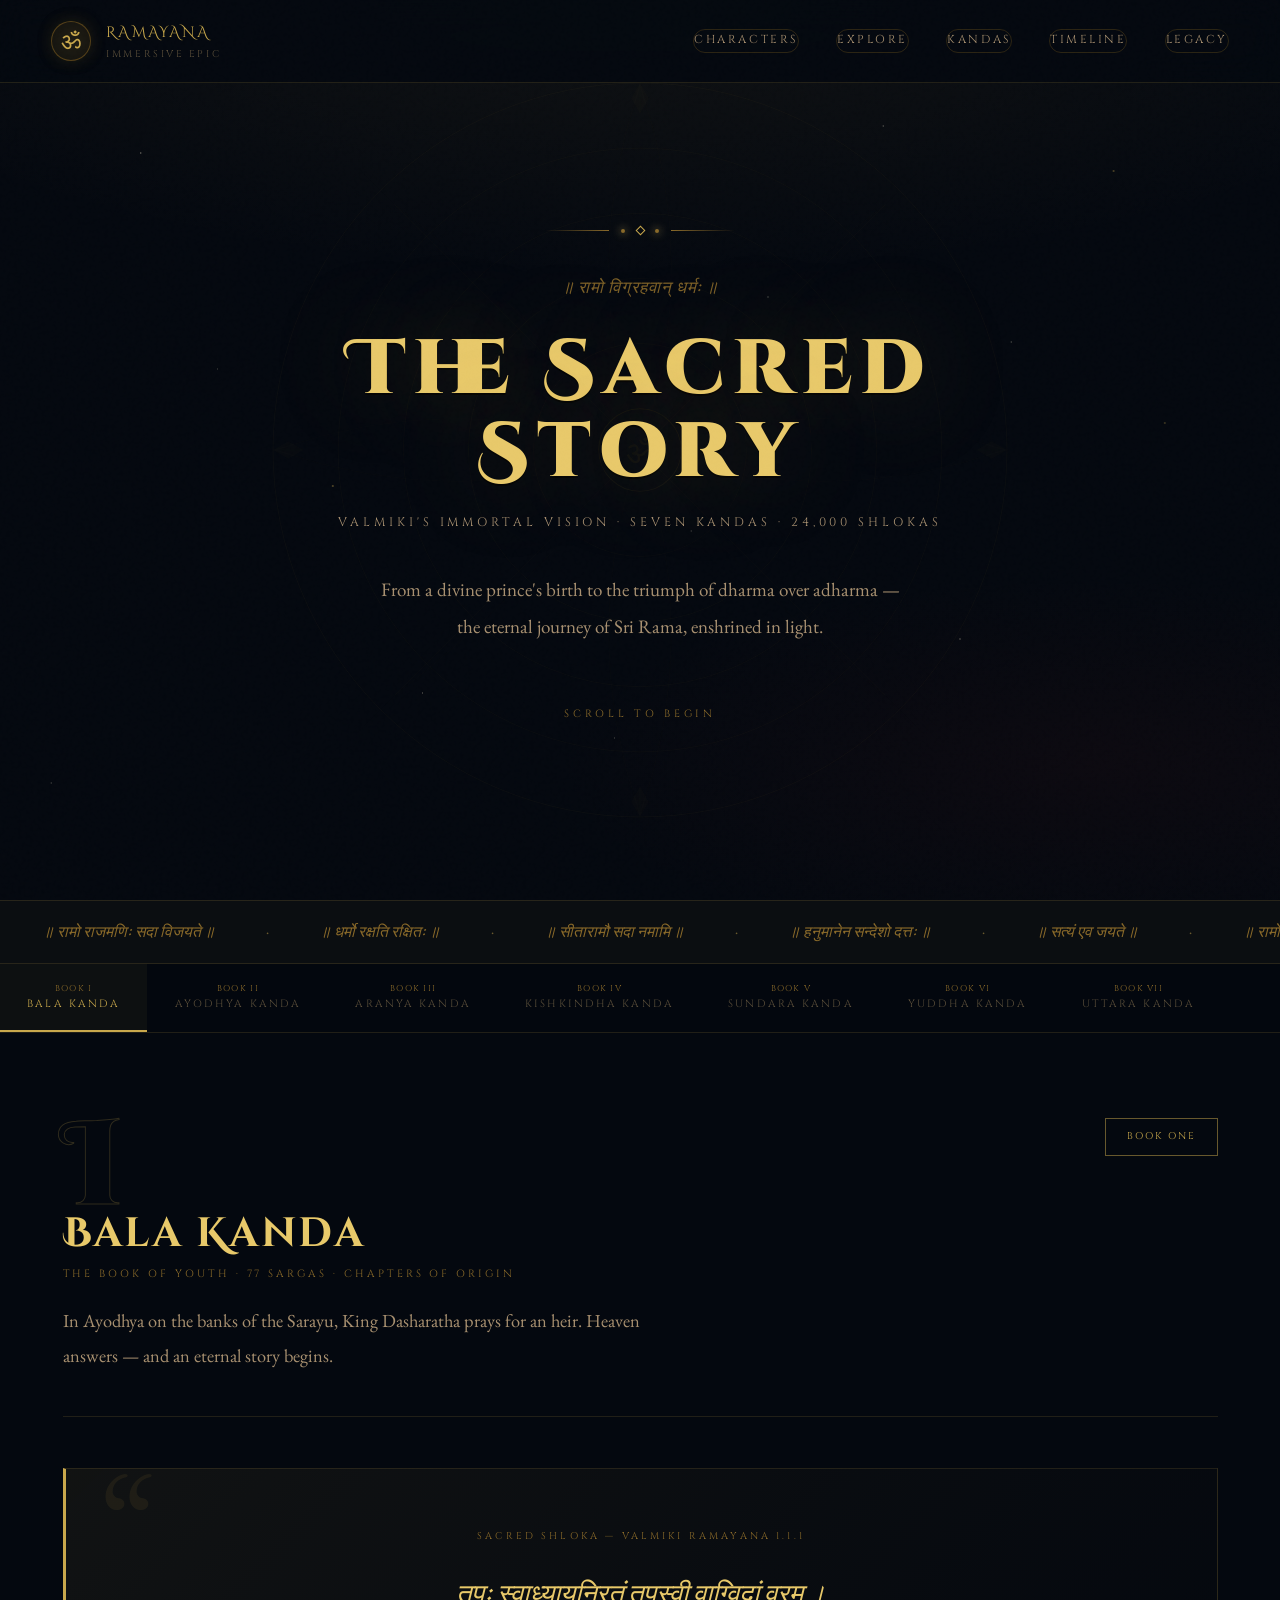
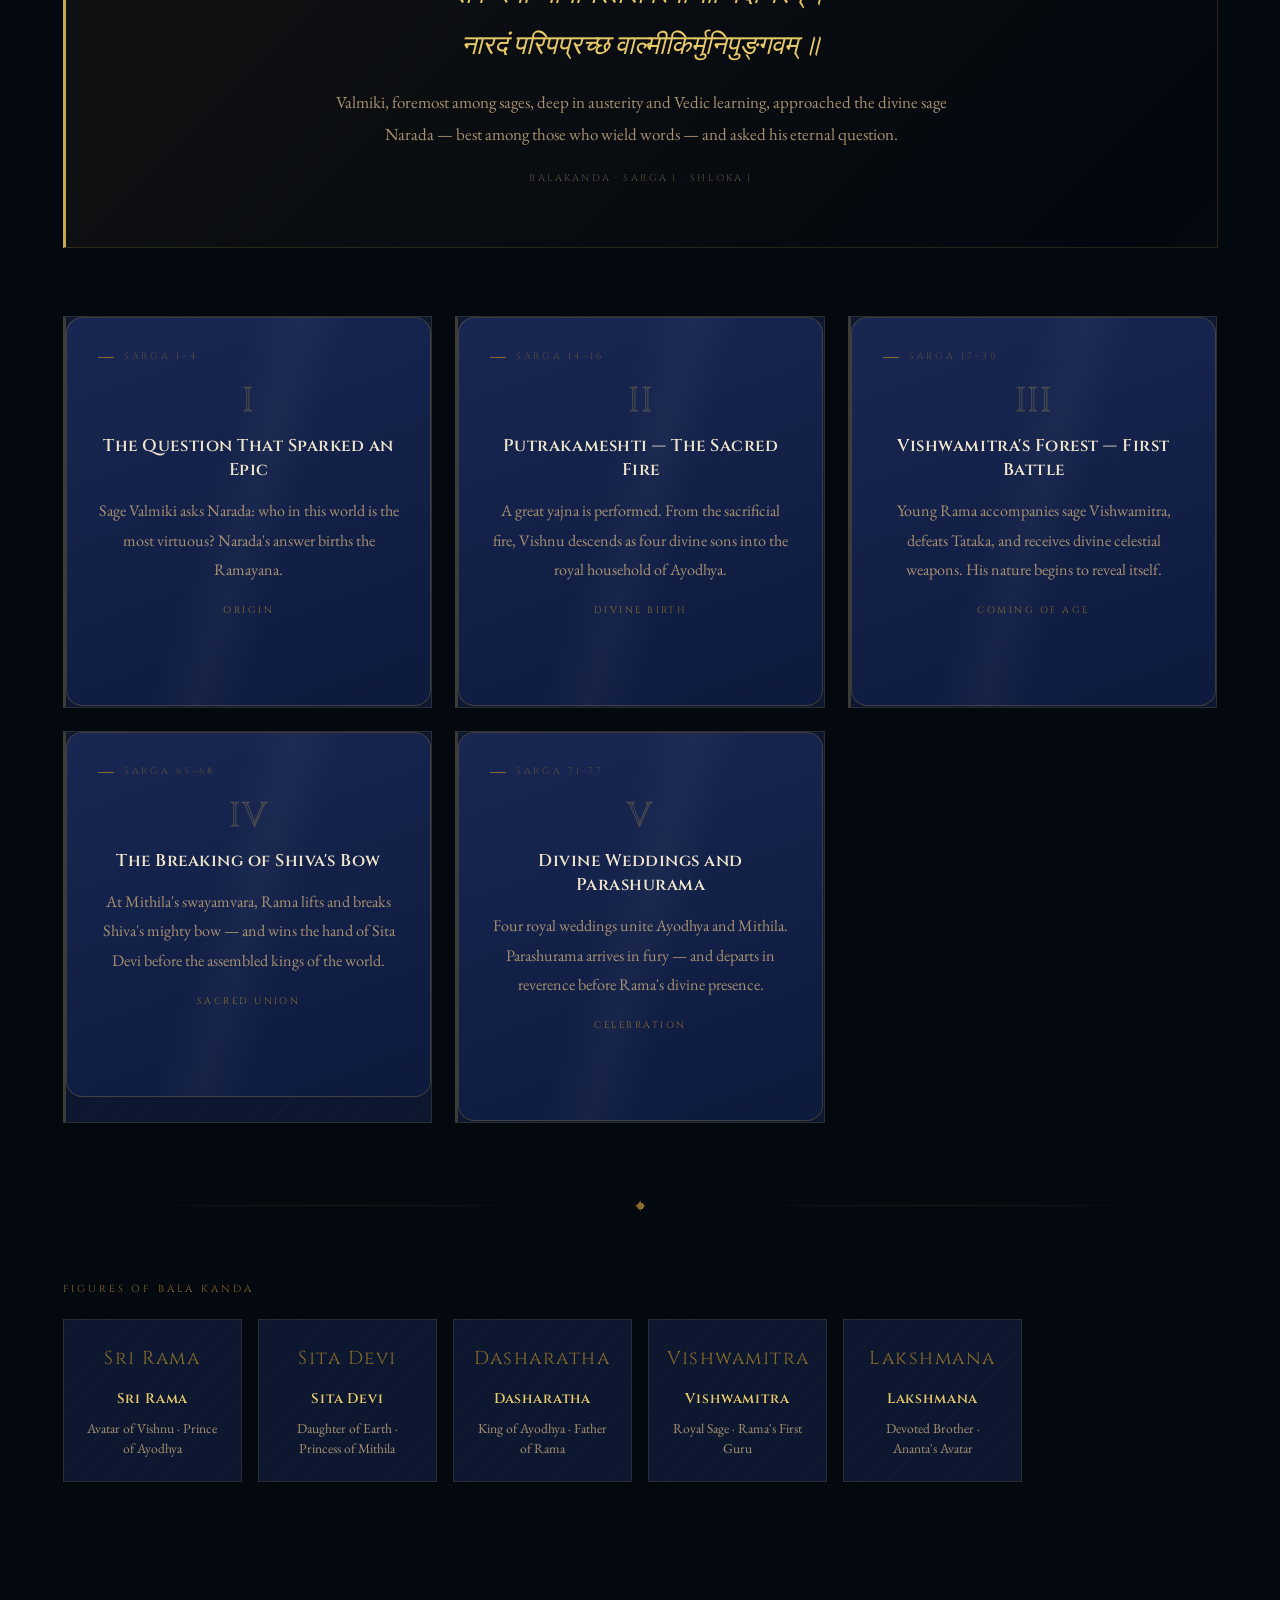
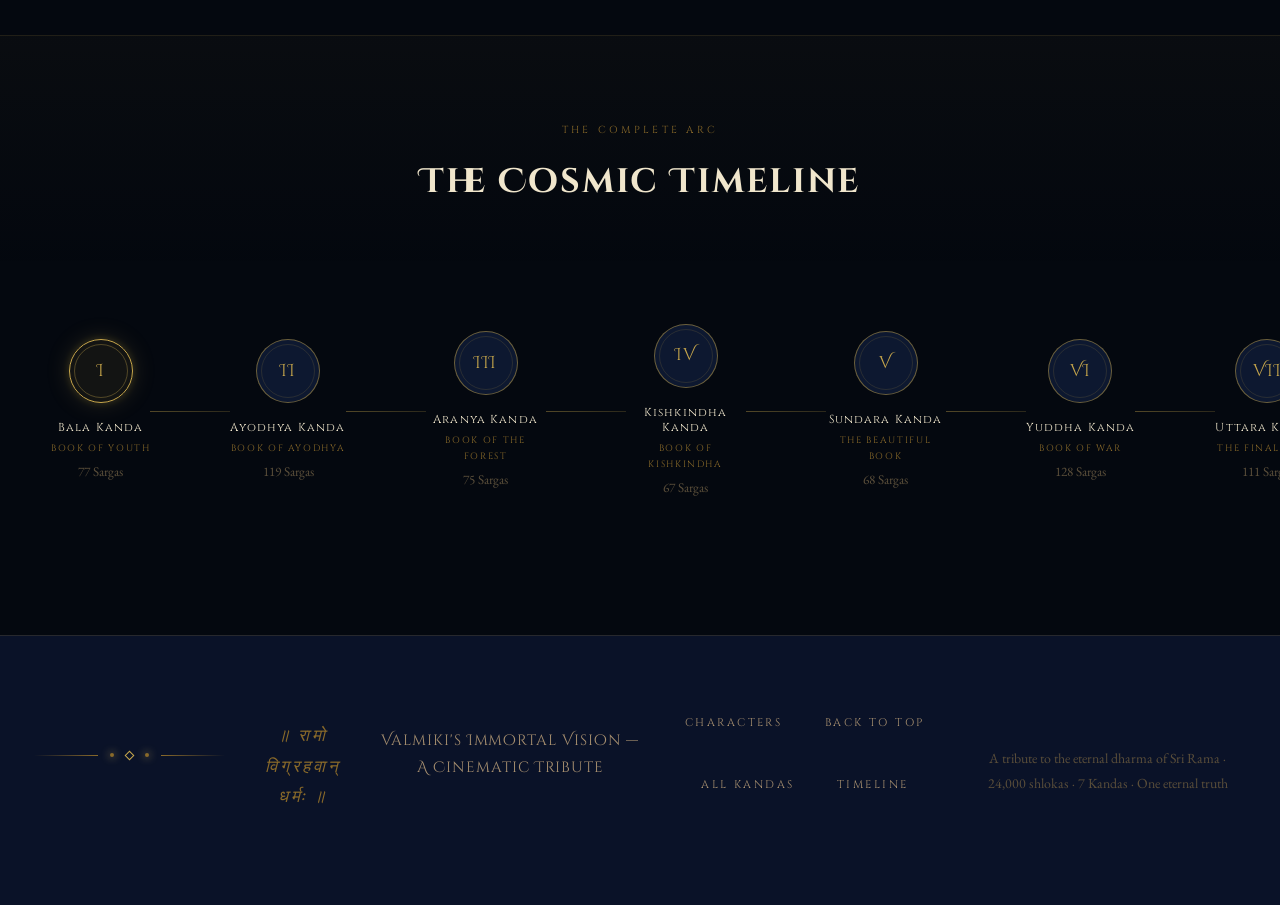
==== commit fb5f6b2e: "new" ====
--- a/Story.html
+++ b/Story.html
@@ -3,1492 +3,886 @@
 <head>
   <meta charset="UTF-8">
   <meta name="viewport" content="width=device-width, initial-scale=1.0">
-  <meta name="description" content="The sacred story of Ramayana — Valmiki's immortal epic, retold through seven Kandas.">
+  <meta name="description" content="The sacred story of the Ramayana — Valmiki's immortal epic retold through seven Kandas. A cinematic tribute to the eternal dharma of Sri Rama.">
   <meta name="theme-color" content="#0A1228">
+  <meta property="og:title" content="Ramayana | The Sacred Story">
+  <meta property="og:description" content="Seven Kandas. Twenty-four thousand shlokas. One eternal truth. An immersive retelling of Valmiki's Ramayana.">
+  <meta property="og:type" content="website">
   <title>Ramayana | The Sacred Story</title>
   <link rel="preconnect" href="https://fonts.googleapis.com">
   <link rel="preconnect" href="https://fonts.gstatic.com" crossorigin>
-  <link href="https://fonts.googleapis.com/css2?family=Cinzel+Decorative:wght@400;700;900&family=Cinzel:wght@400;500;600;700&family=EB+Garamond:ital,wght@0,400;0,500;1,400;1,500&display=swap" rel="stylesheet">
-  <style>
-    /* ─── TOKENS ─────────────────────────────────────────────────────── */
-    :root {
-      --bg-deep:        #04080F;
-      --bg-mid:         #0A1228;
-      --bg-card:        #0D1830;
-      --bg-glass:       rgba(13, 24, 48, 0.72);
-      --gold:           #C9A84C;
-      --gold-light:     #E8C96A;
-      --gold-dim:       #8A6A2A;
-      --gold-glow:      rgba(201,168,76,0.18);
-      --copper:         #B87333;
-      --red-divine:     #8B2020;
-      --red-glow:       rgba(139,32,32,0.25);
-      --text-primary:   #F0E6CC;
-      --text-secondary: #A89070;
-      --text-muted:     #5A4E3A;
-      --border:         rgba(201,168,76,0.18);
-      --border-active:  rgba(201,168,76,0.55);
-      --shadow-gold:    0 0 40px rgba(201,168,76,0.12);
-      --font-display:   'Cinzel Decorative', serif;
-      --font-heading:   'Cinzel', serif;
-      --font-body:      'EB Garamond', Georgia, serif;
-      --radius:         4px;
-      --transition:     0.38s cubic-bezier(0.4, 0, 0.2, 1);
-    }
-
-    /* ─── RESET & BASE ───────────────────────────────────────────────── */
-    *, *::before, *::after { box-sizing: border-box; margin: 0; padding: 0; }
-    html { scroll-behavior: smooth; font-size: 17px; }
-
-    body {
-      background: var(--bg-deep);
-      color: var(--text-primary);
-      font-family: var(--font-body);
-      line-height: 1.75;
-      min-height: 100vh;
-      overflow-x: hidden;
-    }
-
-    /* ─── STARFIELD ──────────────────────────────────────────────────── */
-    .starfield {
-      position: fixed; inset: 0; pointer-events: none; z-index: 0;
-      background:
-        radial-gradient(ellipse 120% 60% at 50% 0%, rgba(201,168,76,0.06) 0%, transparent 65%),
-        radial-gradient(ellipse 80% 40% at 80% 80%, rgba(139,32,32,0.08) 0%, transparent 60%),
-        var(--bg-deep);
-    }
-    .starfield::before {
-      content: '';
-      position: absolute; inset: 0;
-      background-image:
-        radial-gradient(1px 1px at 12% 18%, rgba(240,230,204,0.7) 0%, transparent 100%),
-        radial-gradient(1px 1px at 27% 55%, rgba(240,230,204,0.5) 0%, transparent 100%),
-        radial-gradient(1.5px 1.5px at 43% 8%, rgba(201,168,76,0.6) 0%, transparent 100%),
-        radial-gradient(1px 1px at 61% 34%, rgba(240,230,204,0.4) 0%, transparent 100%),
-        radial-gradient(1px 1px at 76% 72%, rgba(240,230,204,0.6) 0%, transparent 100%),
-        radial-gradient(1.5px 1.5px at 88% 20%, rgba(201,168,76,0.5) 0%, transparent 100%),
-        radial-gradient(1px 1px at 5% 88%, rgba(240,230,204,0.4) 0%, transparent 100%),
-        radial-gradient(1px 1px at 34% 78%, rgba(240,230,204,0.5) 0%, transparent 100%),
-        radial-gradient(1px 1px at 55% 60%, rgba(240,230,204,0.35) 0%, transparent 100%),
-        radial-gradient(1.5px 1.5px at 92% 48%, rgba(201,168,76,0.4) 0%, transparent 100%),
-        radial-gradient(1px 1px at 18% 42%, rgba(240,230,204,0.3) 0%, transparent 100%),
-        radial-gradient(1px 1px at 70% 15%, rgba(240,230,204,0.5) 0%, transparent 100%);
-    }
-
-    /* ─── LOADER ─────────────────────────────────────────────────────── */
-    .loader {
-      position: fixed; inset: 0; z-index: 9999;
-      background: var(--bg-deep);
-      display: flex; flex-direction: column;
-      align-items: center; justify-content: center; gap: 1.6rem;
-      transition: opacity 0.7s ease, visibility 0.7s ease;
-    }
-    .loader.loaded { opacity: 0; visibility: hidden; }
-    .loader-ring {
-      width: 56px; height: 56px;
-      border: 2px solid var(--border);
-      border-top-color: var(--gold);
-      border-radius: 50%;
-      animation: spin 1.1s linear infinite;
-    }
-    .loader-title {
-      font-family: var(--font-display); font-size: 1rem;
-      letter-spacing: 0.35em; color: var(--gold);
-      text-transform: uppercase; opacity: 0.85;
-    }
-    @keyframes spin { to { transform: rotate(360deg); } }
-
-    /* ─── SKIP LINK ──────────────────────────────────────────────────── */
-    .skip-link {
-      position: absolute; top: -100px; left: 1rem;
-      background: var(--gold); color: var(--bg-deep);
-      padding: 0.5rem 1rem; font-family: var(--font-heading);
-      font-size: 0.8rem; border-radius: var(--radius);
-      transition: top 0.2s;
-    }
-    .skip-link:focus { top: 1rem; }
-
-    /* ─── NAV ────────────────────────────────────────────────────────── */
-    .site-nav {
-      position: fixed; top: 0; left: 0; right: 0; z-index: 100;
-      display: flex; align-items: center; justify-content: space-between;
-      padding: 1rem 2.5rem;
-      background: rgba(4, 8, 15, 0.85);
-      backdrop-filter: blur(12px);
-      border-bottom: 1px solid var(--border);
-    }
-    .nav-brand {
-      display: flex; align-items: center; gap: 0.75rem;
-      text-decoration: none; color: var(--text-primary);
-    }
-    .brand-mark {
-      font-size: 1.5rem; color: var(--gold);
-      text-shadow: 0 0 20px var(--gold);
-    }
-    .brand-title {
-      display: block; font-family: var(--font-display);
-      font-size: 0.95rem; letter-spacing: 0.12em; color: var(--gold);
-    }
-    .brand-subtitle {
-      display: block; font-family: var(--font-heading);
-      font-size: 0.62rem; letter-spacing: 0.22em;
-      color: var(--text-secondary); text-transform: uppercase;
-    }
-    .nav-links {
-      display: flex; gap: 2rem;
-    }
-    .nav-links a {
-      font-family: var(--font-heading); font-size: 0.72rem;
-      letter-spacing: 0.2em; text-transform: uppercase;
-      color: var(--text-secondary); text-decoration: none;
-      transition: color var(--transition);
-    }
-    .nav-links a:hover { color: var(--gold); }
-
-    /* ─── HERO ───────────────────────────────────────────────────────── */
-    .story-hero {
-      position: relative; z-index: 1;
-      min-height: 100vh;
-      display: flex; flex-direction: column;
-      align-items: center; justify-content: center;
-      text-align: center;
-      padding: 8rem 2rem 5rem;
-      overflow: hidden;
-    }
-    .hero-mandala {
-      position: absolute; inset: 0; z-index: 0;
-      display: flex; align-items: center; justify-content: center;
-      pointer-events: none;
-      opacity: 0.07;
-    }
-    .hero-mandala svg {
-      width: min(80vw, 700px); height: auto;
-      animation: mandalaSpin 90s linear infinite;
-    }
-    @keyframes mandalaSpin { to { transform: rotate(360deg); } }
-
-    .hero-content { position: relative; z-index: 1; max-width: 760px; }
-    .hero-ornament {
-      display: flex; align-items: center; justify-content: center;
-      gap: 0.6rem; margin-bottom: 2rem;
-    }
-    .ornament-line {
-      width: 60px; height: 1px;
-      background: linear-gradient(90deg, transparent, var(--gold));
-    }
-    .ornament-line.rev {
-      background: linear-gradient(90deg, var(--gold), transparent);
-    }
-    .ornament-dot {
-      width: 5px; height: 5px; border-radius: 50%;
-      background: var(--gold);
-    }
-    .ornament-dot-large {
-      width: 8px; height: 8px;
-      border: 1.5px solid var(--gold);
-      background: transparent;
-    }
-
-    .hero-sanskrit {
-      font-family: var(--font-body); font-style: italic;
-      font-size: 1rem; color: var(--gold-dim);
-      letter-spacing: 0.08em; margin-bottom: 1.5rem;
-      opacity: 0.85;
-    }
-    .hero-title {
-      font-family: var(--font-display); font-size: clamp(2.4rem, 6vw, 4.5rem);
-      font-weight: 900; letter-spacing: 0.12em;
-      color: var(--gold-light);
-      text-shadow: 0 0 80px rgba(201,168,76,0.35), 0 2px 0 rgba(0,0,0,0.6);
-      line-height: 1.1; margin-bottom: 1rem;
-    }
-    .hero-sub {
-      font-family: var(--font-heading); font-size: 0.8rem;
-      letter-spacing: 0.3em; text-transform: uppercase;
-      color: var(--text-secondary); margin-bottom: 2rem;
-    }
-    .hero-desc {
-      font-size: 1.15rem; color: var(--text-secondary);
-      max-width: 560px; margin: 0 auto 3rem;
-      line-height: 1.9;
-    }
-    .hero-scroll-hint {
-      font-family: var(--font-heading); font-size: 0.68rem;
-      letter-spacing: 0.3em; text-transform: uppercase;
-      color: var(--gold-dim); animation: pulse 2.4s ease-in-out infinite;
-    }
-    @keyframes pulse { 0%,100% { opacity: 0.4; } 50% { opacity: 1; } }
-
-    /* ─── KANDA TIMELINE ─────────────────────────────────────────────── */
-    .kanda-nav {
-      position: relative; z-index: 1;
-      background: rgba(4, 8, 15, 0.9);
-      border-top: 1px solid var(--border);
-      border-bottom: 1px solid var(--border);
-      padding: 1.2rem 2rem;
-      display: flex; align-items: center; justify-content: center;
-      gap: 0;
-      overflow-x: auto;
-      scrollbar-width: none;
-    }
-    .kanda-nav::-webkit-scrollbar { display: none; }
-    .kanda-tab {
-      flex: 0 0 auto;
-      font-family: var(--font-heading); font-size: 0.66rem;
-      letter-spacing: 0.18em; text-transform: uppercase;
-      color: var(--text-muted); cursor: pointer;
-      padding: 0.6rem 1.2rem;
-      border: none; background: none;
-      border-bottom: 2px solid transparent;
-      transition: color var(--transition), border-color var(--transition);
-      white-space: nowrap;
-    }
-    .kanda-tab:hover { color: var(--text-secondary); }
-    .kanda-tab.active {
-      color: var(--gold);
-      border-bottom-color: var(--gold);
-    }
-
-    /* ─── MAIN STORY LAYOUT ──────────────────────────────────────────── */
-    .story-main {
-      position: relative; z-index: 1;
-      max-width: 1200px; margin: 0 auto;
-      padding: 5rem 2rem 6rem;
-    }
-
-    /* ─── REVEAL ANIMATION ───────────────────────────────────────────── */
-    .reveal {
-      opacity: 0;
-      transform: translateY(32px);
-      transition: opacity 0.7s ease, transform 0.7s ease;
-    }
-    .reveal.visible { opacity: 1; transform: translateY(0); }
-
-    /* ─── KANDA SECTION ──────────────────────────────────────────────── */
-    .kanda-section {
-      display: none;
-      animation: fadeIn 0.55s ease;
-    }
-    .kanda-section.active { display: block; }
-    @keyframes fadeIn { from { opacity: 0; transform: translateY(20px); } to { opacity: 1; transform: translateY(0); } }
-
-    .kanda-header {
-      display: grid;
-      grid-template-columns: 1fr auto;
-      gap: 2rem;
-      align-items: start;
-      margin-bottom: 4rem;
-      padding-bottom: 2.5rem;
-      border-bottom: 1px solid var(--border);
-    }
-    .kanda-number {
-      font-family: var(--font-display); font-size: 6rem;
-      font-weight: 900; line-height: 1;
-      color: transparent;
-      -webkit-text-stroke: 1px var(--gold-dim);
-      opacity: 0.3;
-      margin-bottom: -1rem;
-    }
-    .kanda-title {
-      font-family: var(--font-display); font-size: clamp(1.6rem, 4vw, 2.5rem);
-      color: var(--gold-light); letter-spacing: 0.08em; line-height: 1.2;
-      margin-bottom: 0.5rem;
-    }
-    .kanda-subtitle {
-      font-family: var(--font-heading); font-size: 0.72rem;
-      letter-spacing: 0.28em; text-transform: uppercase;
-      color: var(--text-secondary); margin-bottom: 1rem;
-    }
-    .kanda-intro {
-      font-size: 1.1rem; color: var(--text-secondary);
-      line-height: 1.9; max-width: 600px;
-    }
-    .kanda-badge {
-      font-family: var(--font-heading); font-size: 0.65rem;
-      letter-spacing: 0.2em; text-transform: uppercase;
-      color: var(--bg-deep); background: var(--gold);
-      padding: 0.5rem 1.1rem; border-radius: var(--radius);
-      white-space: nowrap; align-self: start;
-    }
-
-    /* ─── EPISODE CARDS ──────────────────────────────────────────────── */
-    .episodes-grid {
-      display: grid;
-      grid-template-columns: repeat(auto-fill, minmax(320px, 1fr));
-      gap: 1.5rem;
-      margin-bottom: 4rem;
-    }
-    .episode-card {
-      background: var(--bg-card);
-      border: 1px solid var(--border);
-      border-radius: var(--radius);
-      padding: 1.8rem;
-      position: relative;
-      overflow: hidden;
-      cursor: pointer;
-      transition: border-color var(--transition), transform var(--transition), box-shadow var(--transition);
-    }
-    .episode-card::before {
-      content: '';
-      position: absolute; top: 0; left: 0; right: 0; height: 2px;
-      background: linear-gradient(90deg, transparent, var(--gold), transparent);
-      opacity: 0;
-      transition: opacity var(--transition);
-    }
-    .episode-card:hover {
-      border-color: var(--border-active);
-      transform: translateY(-4px);
-      box-shadow: var(--shadow-gold);
-    }
-    .episode-card:hover::before { opacity: 1; }
-
-    .episode-number {
-      font-family: var(--font-heading); font-size: 0.62rem;
-      letter-spacing: 0.25em; text-transform: uppercase;
-      color: var(--gold-dim); margin-bottom: 1rem;
-    }
-    .episode-icon {
-      font-size: 2rem; margin-bottom: 0.8rem; display: block;
-      filter: drop-shadow(0 0 8px var(--gold-glow));
-    }
-    .episode-title {
-      font-family: var(--font-heading); font-size: 1.05rem;
-      font-weight: 600; color: var(--text-primary);
-      letter-spacing: 0.04em; margin-bottom: 0.75rem;
-      line-height: 1.4;
-    }
-    .episode-text {
-      font-size: 0.95rem; color: var(--text-secondary);
-      line-height: 1.8;
-    }
-    .episode-tag {
-      display: inline-block; margin-top: 1rem;
-      font-family: var(--font-heading); font-size: 0.6rem;
-      letter-spacing: 0.2em; text-transform: uppercase;
-      color: var(--gold-dim); border: 1px solid var(--border);
-      padding: 0.25rem 0.7rem; border-radius: 2px;
-    }
-
-    /* ─── FEATURED VERSE ─────────────────────────────────────────────── */
-    .verse-block {
-      position: relative;
-      border-left: 2px solid var(--gold);
-      padding: 2rem 2.5rem;
-      margin: 3rem 0;
-      background: linear-gradient(90deg, var(--gold-glow), transparent);
-      border-radius: 0 var(--radius) var(--radius) 0;
-    }
-    .verse-label {
-      font-family: var(--font-heading); font-size: 0.6rem;
-      letter-spacing: 0.3em; text-transform: uppercase;
-      color: var(--gold); margin-bottom: 1rem;
-    }
-    .verse-sanskrit {
-      font-family: var(--font-body); font-style: italic;
-      font-size: 1.25rem; color: var(--gold-light);
-      line-height: 1.9; margin-bottom: 0.8rem;
-    }
-    .verse-translation {
-      font-size: 0.95rem; color: var(--text-secondary);
-      line-height: 1.8;
-    }
-    .verse-source {
-      margin-top: 0.8rem;
-      font-family: var(--font-heading); font-size: 0.62rem;
-      letter-spacing: 0.2em; color: var(--text-muted);
-    }
-
-    /* ─── CHARACTER SPOTLIGHT ────────────────────────────────────────── */
-    .spotlight-row {
-      display: grid;
-      grid-template-columns: repeat(auto-fill, minmax(200px, 1fr));
-      gap: 1rem; margin: 3rem 0;
-    }
-    .spotlight-card {
-      background: var(--bg-card);
-      border: 1px solid var(--border);
-      border-radius: var(--radius);
-      padding: 1.4rem 1.2rem;
-      text-align: center;
-      transition: border-color var(--transition), box-shadow var(--transition);
-    }
-    .spotlight-card:hover {
-      border-color: var(--border-active);
-      box-shadow: 0 0 24px var(--gold-glow);
-    }
-    .spotlight-symbol {
-      font-size: 2.2rem; display: block; margin-bottom: 0.8rem;
-      filter: drop-shadow(0 0 6px var(--gold-glow));
-    }
-    .spotlight-symbol img {
-      width: 74px; height: 74px; display: block; margin: 0 auto;
-      object-fit: cover; object-position: center top;
-      border-radius: 50%; border: 1px solid var(--border-active);
-      box-shadow: 0 0 22px var(--gold-glow);
-    }
-    .spotlight-name {
-      font-family: var(--font-heading); font-size: 0.85rem;
-      font-weight: 600; color: var(--gold-light);
-      letter-spacing: 0.06em; margin-bottom: 0.4rem;
-    }
-    .spotlight-role {
-      font-size: 0.8rem; color: var(--text-secondary);
-    }
-
-    /* ─── SECTION DIVIDER ────────────────────────────────────────────── */
-    .divider {
-      display: flex; align-items: center; gap: 1rem;
-      margin: 4rem 0; color: var(--gold-dim);
-    }
-    .divider::before, .divider::after {
-      content: ''; flex: 1;
-      height: 1px;
-      background: linear-gradient(90deg, transparent, var(--border));
-    }
-    .divider::after {
-      background: linear-gradient(90deg, var(--border), transparent);
-    }
-    .divider-symbol {
-      font-size: 1.1rem;
-      color: var(--gold);
-      font-family: var(--font-body);
-    }
-
-    /* ─── SHLOKA TICKER ──────────────────────────────────────────────── */
-    .shloka-ticker {
-      position: relative; z-index: 1;
-      overflow: hidden;
-      background: rgba(201,168,76,0.06);
-      border-top: 1px solid var(--border);
-      border-bottom: 1px solid var(--border);
-      padding: 0.9rem 0;
-    }
-    .ticker-inner {
-      display: flex; white-space: nowrap;
-      animation: ticker 38s linear infinite;
-    }
-    .ticker-inner span {
-      font-family: var(--font-body); font-style: italic;
-      font-size: 0.95rem; color: var(--gold-dim);
-      padding: 0 3rem;
-    }
-    @keyframes ticker { from { transform: translateX(0); } to { transform: translateX(-50%); } }
-
-    /* ─── FOOTER ─────────────────────────────────────────────────────── */
-    .site-footer {
-      position: relative; z-index: 1;
-      text-align: center;
-      padding: 4rem 2rem;
-      border-top: 1px solid var(--border);
-      background: var(--bg-mid);
-    }
-    .footer-kicker {
-      font-family: var(--font-heading); font-size: 0.65rem;
-      letter-spacing: 0.3em; text-transform: uppercase;
-      color: var(--gold-dim); margin-bottom: 0.6rem;
-    }
-    .footer-title {
-      font-family: var(--font-display); font-size: 1rem;
-      color: var(--text-secondary); letter-spacing: 0.06em;
-      margin-bottom: 2rem;
-    }
-    .footer-nav {
-      display: flex; gap: 2rem; justify-content: center;
-      margin-bottom: 2rem; flex-wrap: wrap;
-    }
-    .footer-nav a {
-      font-family: var(--font-heading); font-size: 0.7rem;
-      letter-spacing: 0.2em; text-transform: uppercase;
-      color: var(--text-secondary); text-decoration: none;
-      transition: color var(--transition);
-    }
-    .footer-nav a:hover { color: var(--gold); }
-    .footer-copy {
-      font-size: 0.82rem; color: var(--text-muted);
-    }
-
-    /* ─── MODAL ──────────────────────────────────────────────────────── */
-    .episode-modal {
-      position: fixed; inset: 0; z-index: 200;
-      background: rgba(4, 8, 15, 0.92);
-      backdrop-filter: blur(8px);
-      display: flex; align-items: center; justify-content: center;
-      padding: 2rem;
-      opacity: 0; visibility: hidden;
-      transition: opacity 0.35s ease, visibility 0.35s ease;
-    }
-    .episode-modal.open { opacity: 1; visibility: visible; }
-    .modal-box {
-      background: var(--bg-card);
-      border: 1px solid var(--border-active);
-      border-radius: var(--radius);
-      max-width: 680px; width: 100%;
-      max-height: 85vh; overflow-y: auto;
-      padding: 2.5rem;
-      position: relative;
-      transform: translateY(24px);
-      transition: transform 0.35s ease;
-      scrollbar-width: thin;
-      scrollbar-color: var(--gold-dim) transparent;
-    }
-    .episode-modal.open .modal-box { transform: translateY(0); }
-    .modal-box::-webkit-scrollbar { width: 4px; }
-    .modal-box::-webkit-scrollbar-thumb { background: var(--gold-dim); border-radius: 2px; }
-    .modal-close-btn {
-      position: absolute; top: 1.2rem; right: 1.2rem;
-      background: none; border: 1px solid var(--border);
-      color: var(--text-secondary); width: 32px; height: 32px;
-      border-radius: 50%; cursor: pointer; font-size: 0.9rem;
-      display: flex; align-items: center; justify-content: center;
-      transition: border-color var(--transition), color var(--transition);
-    }
-    .modal-close-btn:hover { border-color: var(--gold); color: var(--gold); }
-    .modal-tag {
-      font-family: var(--font-heading); font-size: 0.6rem;
-      letter-spacing: 0.25em; text-transform: uppercase;
-      color: var(--gold-dim); margin-bottom: 1.2rem;
-    }
-    .modal-title {
-      font-family: var(--font-display); font-size: 1.4rem;
-      color: var(--gold-light); margin-bottom: 1.5rem;
-      line-height: 1.3; letter-spacing: 0.04em;
-    }
-    .modal-body {
-      font-size: 1rem; color: var(--text-secondary);
-      line-height: 1.9;
-    }
-    .modal-body p { margin-bottom: 1rem; }
-    .modal-body p:last-child { margin-bottom: 0; }
-    .modal-characters {
-      display: flex; flex-wrap: wrap; gap: 0.5rem;
-      margin-top: 1.5rem; padding-top: 1.5rem;
-      border-top: 1px solid var(--border);
-    }
-    .modal-char-tag {
-      font-family: var(--font-heading); font-size: 0.62rem;
-      letter-spacing: 0.15em; text-transform: uppercase;
-      color: var(--text-secondary); background: rgba(201,168,76,0.08);
-      border: 1px solid var(--border);
-      padding: 0.3rem 0.75rem; border-radius: var(--radius);
-    }
-
-    /* ─── RESPONSIVE ─────────────────────────────────────────────────── */
-    @media (max-width: 768px) {
-      .site-nav { padding: 1rem 1.2rem; }
-      .nav-links { display: none; }
-      .kanda-header { grid-template-columns: 1fr; }
-      .kanda-number { font-size: 4rem; }
-      .kanda-badge { align-self: start; }
-      .story-main { padding: 3rem 1.2rem 4rem; }
-      .verse-block { padding: 1.4rem 1.4rem; }
-    }
-  </style>
+  <link href="https://fonts.googleapis.com/css2?family=Cinzel+Decorative:wght@400;700;900&family=Cinzel:wght@400;500;600;700&family=EB+Garamond:ital,wght@0,400;0,500;0,600;1,400;1,500;1,600&display=swap" rel="stylesheet">
+  <link rel="stylesheet" href="style.css">
+  <script src="app.js" defer></script>
 </head>
 <body class="story-page">
 
-  <!-- Starfield -->
-  <div class="starfield" aria-hidden="true"></div>
-
-  <!-- Loader -->
-  <div class="loader" id="pageLoader" aria-hidden="true">
+<div class="starfield" aria-hidden="true"></div>
+
+<!-- LOADER -->
+<div class="loader" id="pageLoader" aria-hidden="true">
+  <div style="position:relative;width:52px;height:52px">
     <div class="loader-ring"></div>
-    <div class="loader-title">RAMAYANA</div>
+    <span class="loader-om">ॐ</span>
   </div>
-
-  <a class="skip-link" href="#story">Skip to story</a>
-
-  <!-- Nav -->
-  <nav class="site-nav" aria-label="Primary navigation">
-    <a class="nav-brand" href="index.html" aria-label="Ramayana home">
-      <span class="brand-mark">ॐ</span>
-      <span>
-        <span class="brand-title">Ramayana</span>
-        <span class="brand-subtitle">Immersive Epic</span>
-      </span>
-    </a>
-    <div class="nav-links">
-      <a href="index.html#characters">Characters</a>
-      <a href="#kandas">Kandas</a>
-      <a href="#story">Story</a>
-      <a href="index.html#legacy">Legacy</a>
-    </div>
-  </nav>
-
-  <!-- ── HERO ──────────────────────────────────────────────────────── -->
-  <section class="story-hero" id="top" aria-label="Story introduction">
-    <div class="hero-mandala" aria-hidden="true">
-      <svg viewBox="0 0 700 700" xmlns="http://www.w3.org/2000/svg" fill="none">
-        <circle cx="350" cy="350" r="340" stroke="#C9A84C" stroke-width="0.5"/>
-        <circle cx="350" cy="350" r="280" stroke="#C9A84C" stroke-width="0.5"/>
-        <circle cx="350" cy="350" r="220" stroke="#C9A84C" stroke-width="0.5"/>
-        <circle cx="350" cy="350" r="160" stroke="#C9A84C" stroke-width="0.5"/>
-        <circle cx="350" cy="350" r="100" stroke="#C9A84C" stroke-width="0.5"/>
-        <circle cx="350" cy="350" r="40"  stroke="#C9A84C" stroke-width="1"/>
-        <!-- 8 petals -->
-        <g opacity="0.6">
-          <path d="M350 50 Q400 200 350 350 Q300 200 350 50Z" stroke="#C9A84C" stroke-width="0.5"/>
-          <path d="M350 650 Q400 500 350 350 Q300 500 350 650Z" stroke="#C9A84C" stroke-width="0.5"/>
-          <path d="M50 350 Q200 400 350 350 Q200 300 50 350Z" stroke="#C9A84C" stroke-width="0.5"/>
-          <path d="M650 350 Q500 400 350 350 Q500 300 650 350Z" stroke="#C9A84C" stroke-width="0.5"/>
-          <path d="M137 137 Q280 280 350 350 Q280 210 137 137Z" stroke="#C9A84C" stroke-width="0.5"/>
-          <path d="M563 137 Q420 280 350 350 Q420 210 563 137Z" stroke="#C9A84C" stroke-width="0.5"/>
-          <path d="M137 563 Q280 420 350 350 Q280 490 137 563Z" stroke="#C9A84C" stroke-width="0.5"/>
-          <path d="M563 563 Q420 420 350 350 Q420 490 563 563Z" stroke="#C9A84C" stroke-width="0.5"/>
-        </g>
-        <!-- radial lines -->
-        <g opacity="0.25" stroke="#C9A84C" stroke-width="0.4">
-          <line x1="350" y1="10" x2="350" y2="690"/>
-          <line x1="10" y1="350" x2="690" y2="350"/>
-          <line x1="98" y1="98" x2="602" y2="602"/>
-          <line x1="602" y1="98" x2="98" y2="602"/>
-          <line x1="10" y1="200" x2="690" y2="500"/>
-          <line x1="10" y1="500" x2="690" y2="200"/>
-          <line x1="200" y1="10" x2="500" y2="690"/>
-          <line x1="500" y1="10" x2="200" y2="690"/>
-        </g>
-        <!-- small diamonds -->
-        <g fill="#C9A84C" opacity="0.5">
-          <polygon points="350,15 357,26 350,37 343,26"/>
-          <polygon points="350,663 357,674 350,685 343,674"/>
-          <polygon points="15,350 26,357 37,350 26,343"/>
-          <polygon points="663,350 674,357 685,350 674,343"/>
-        </g>
-        <!-- center Om symbol area -->
-        <text x="350" y="360" text-anchor="middle" font-family="serif" font-size="28" fill="#C9A84C" opacity="0.9">ॐ</text>
-      </svg>
-    </div>
-
-    <div class="hero-content">
-      <div class="hero-ornament" aria-hidden="true">
-        <div class="ornament-line"></div>
-        <div class="ornament-dot"></div>
-        <div class="ornament-dot ornament-dot-large"></div>
-        <div class="ornament-dot"></div>
-        <div class="ornament-line rev"></div>
+  <p class="loader-label">Ramayana</p>
+</div>
+
+<a class="skip-link" href="#story">Skip to story</a>
+
+<!-- NAV -->
+<nav class="site-nav" aria-label="Primary navigation">
+  <a class="nav-brand" href="index.html" aria-label="Ramayana home">
+    <span class="brand-mark">ॐ</span>
+    <span>
+      <span class="brand-title">Ramayana</span>
+      <span class="brand-subtitle">Immersive Epic</span>
+    </span>
+  </a>
+  <div class="nav-links">
+    <a href="index.html#characters">Characters</a>
+    <a href="index.html#filters">Explore</a>
+    <a href="#kandas">Kandas</a>
+    <a href="#timeline">Timeline</a>
+    <a href="index.html#legacy">Legacy</a>
+  </div>
+</nav>
+
+<!-- ═══ HERO ═══════════════════════════════════════════════════════ -->
+<section class="story-hero" id="top">
+  <div class="hero-mandala" aria-hidden="true">
+    <svg viewBox="0 0 700 700" xmlns="http://www.w3.org/2000/svg" fill="none">
+      <circle cx="350" cy="350" r="338" stroke="#C9A84C" stroke-width="0.6"/>
+      <circle cx="350" cy="350" r="278" stroke="#C9A84C" stroke-width="0.5"/>
+      <circle cx="350" cy="350" r="218" stroke="#C9A84C" stroke-width="0.5"/>
+      <circle cx="350" cy="350" r="158" stroke="#C9A84C" stroke-width="0.5"/>
+      <circle cx="350" cy="350" r="98"  stroke="#C9A84C" stroke-width="0.5"/>
+      <circle cx="350" cy="350" r="38"  stroke="#C9A84C" stroke-width="1"/>
+      <g opacity="0.55">
+        <path d="M350 14 Q408 182 350 350 Q292 182 350 14Z" stroke="#C9A84C" stroke-width="0.5"/>
+        <path d="M350 686 Q408 518 350 350 Q292 518 350 686Z" stroke="#C9A84C" stroke-width="0.5"/>
+        <path d="M14 350 Q182 408 350 350 Q182 292 14 350Z" stroke="#C9A84C" stroke-width="0.5"/>
+        <path d="M686 350 Q518 408 350 350 Q518 292 686 350Z" stroke="#C9A84C" stroke-width="0.5"/>
+        <path d="M124 124 Q272 272 350 350 Q240 212 124 124Z" stroke="#C9A84C" stroke-width="0.5"/>
+        <path d="M576 124 Q428 272 350 350 Q460 212 576 124Z" stroke="#C9A84C" stroke-width="0.5"/>
+        <path d="M124 576 Q272 428 350 350 Q240 488 124 576Z" stroke="#C9A84C" stroke-width="0.5"/>
+        <path d="M576 576 Q428 428 350 350 Q460 488 576 576Z" stroke="#C9A84C" stroke-width="0.5"/>
+      </g>
+      <g opacity="0.18" stroke="#C9A84C" stroke-width="0.4">
+        <line x1="350" y1="12" x2="350" y2="688"/>
+        <line x1="12" y1="350" x2="688" y2="350"/>
+        <line x1="95" y1="95" x2="605" y2="605"/>
+        <line x1="605" y1="95" x2="95" y2="605"/>
+        <line x1="12" y1="194" x2="688" y2="506"/>
+        <line x1="12" y1="506" x2="688" y2="194"/>
+        <line x1="194" y1="12" x2="506" y2="688"/>
+        <line x1="506" y1="12" x2="194" y2="688"/>
+      </g>
+      <g fill="#C9A84C" opacity="0.4">
+        <polygon points="350,12 358,26 350,40 342,26"/>
+        <polygon points="350,660 358,674 350,688 342,674"/>
+        <polygon points="12,350 26,358 40,350 26,342"/>
+        <polygon points="660,350 674,358 688,350 674,342"/>
+      </g>
+      <text x="350" y="362" text-anchor="middle" font-family="serif" font-size="30"
+        fill="#C9A84C" opacity="0.9">ॐ</text>
+    </svg>
+  </div>
+
+  <div class="hero-content">
+    <div class="ornament" aria-hidden="true">
+      <div class="ornament-line"></div>
+      <div class="ornament-dot"></div>
+      <div class="ornament-center"></div>
+      <div class="ornament-dot"></div>
+      <div class="ornament-line r"></div>
+    </div>
+    <p class="hero-sanskrit">॥ रामो विग्रहवान् धर्मः ॥</p>
+    <h1 class="hero-title">The Sacred Story</h1>
+    <p class="hero-sub">Valmiki's Immortal Vision · Seven Kandas · 24,000 Shlokas</p>
+    <p class="hero-desc">From a divine prince's birth to the triumph of dharma over adharma — the eternal journey of Sri Rama, enshrined in light.</p>
+    <p class="hero-scroll" aria-hidden="true">Scroll to begin</p>
+  </div>
+</section>
+
+<!-- TICKER -->
+<div class="ticker-wrap" aria-hidden="true">
+  <div class="ticker-track">
+    <span>॥ रामो राजमणिः सदा विजयते ॥</span><span class="sep">·</span>
+    <span>॥ धर्मो रक्षति रक्षितः ॥</span><span class="sep">·</span>
+    <span>॥ सीतारामौ सदा नमामि ॥</span><span class="sep">·</span>
+    <span>॥ हनुमानेन सन्देशो दत्तः ॥</span><span class="sep">·</span>
+    <span>॥ सत्यं एव जयते ॥</span><span class="sep">·</span>
+    <span>॥ रामो विग्रहवान् धर्मः ॥</span><span class="sep">·</span>
+    <span>॥ रामो राजमणिः सदा विजयते ॥</span><span class="sep">·</span>
+    <span>॥ धर्मो रक्षति रक्षितः ॥</span><span class="sep">·</span>
+    <span>॥ सीतारामौ सदा नमामि ॥</span><span class="sep">·</span>
+    <span>॥ हनुमानेन सन्देशो दत्तः ॥</span><span class="sep">·</span>
+    <span>॥ सत्यं एव जयते ॥</span><span class="sep">·</span>
+    <span>॥ रामो विग्रहवान् धर्मः ॥</span><span class="sep">·</span>
+  </div>
+</div>
+
+<!-- KANDA TABS -->
+<div class="kanda-nav" id="kandas" role="tablist" aria-label="Select a Kanda">
+  <button class="kanda-tab active" data-kanda="bala"       role="tab" aria-selected="true"  aria-controls="kanda-bala">
+    <span class="tab-num">Book I</span>Bala Kanda
+  </button>
+  <button class="kanda-tab" data-kanda="ayodhya"   role="tab" aria-selected="false" aria-controls="kanda-ayodhya">
+    <span class="tab-num">Book II</span>Ayodhya Kanda
+  </button>
+  <button class="kanda-tab" data-kanda="aranya"    role="tab" aria-selected="false" aria-controls="kanda-aranya">
+    <span class="tab-num">Book III</span>Aranya Kanda
+  </button>
+  <button class="kanda-tab" data-kanda="kishkindha" role="tab" aria-selected="false" aria-controls="kanda-kishkindha">
+    <span class="tab-num">Book IV</span>Kishkindha Kanda
+  </button>
+  <button class="kanda-tab" data-kanda="sundara"   role="tab" aria-selected="false" aria-controls="kanda-sundara">
+    <span class="tab-num">Book V</span>Sundara Kanda
+  </button>
+  <button class="kanda-tab" data-kanda="yuddha"    role="tab" aria-selected="false" aria-controls="kanda-yuddha">
+    <span class="tab-num">Book VI</span>Yuddha Kanda
+  </button>
+  <button class="kanda-tab" data-kanda="uttara"    role="tab" aria-selected="false" aria-controls="kanda-uttara">
+    <span class="tab-num">Book VII</span>Uttara Kanda
+  </button>
+</div>
+
+<!-- ═══════════════════════════════════════════════════════════════
+     STORY MAIN
+═══════════════════════════════════════════════════════════════ -->
+<main class="story-main" id="story">
+
+  <!-- ══ I. BALA KANDA ════════════════════════════════════════════ -->
+  <section class="kanda-section active" id="kanda-bala" role="tabpanel" aria-labelledby="bala-h">
+    <div class="kanda-header reveal">
+      <div>
+        <span class="kanda-numeral" aria-hidden="true">I</span>
+        <h2 class="kanda-title" id="bala-h">Bala Kanda</h2>
+        <p class="kanda-label">The Book of Youth · 77 Sargas · Chapters of Origin</p>
+        <p class="kanda-intro">In Ayodhya on the banks of the Sarayu, King Dasharatha prays for an heir. Heaven answers — and an eternal story begins.</p>
       </div>
-      <p class="hero-sanskrit">॥ रामो विग्रहवान् धर्मः ॥</p>
-      <h1 class="hero-title">The Sacred Story</h1>
-      <p class="hero-sub">Valmiki's Immortal Vision · Seven Kandas</p>
-      <p class="hero-desc">From the birth of a divine prince to the triumph of dharma over adharma — the eternal journey of Sri Rama, told across twenty-four thousand shlokas.</p>
-      <p class="hero-scroll-hint">↓ Descend into the epic ↓</p>
-    </div>
-  </section>
-
-  <!-- ── SHLOKA TICKER ──────────────────────────────────────────────── -->
-  <div class="shloka-ticker" aria-hidden="true">
-    <div class="ticker-inner">
-      <span>॥ रामो राजमणिः सदा विजयते ॥</span>
-      <span>·</span>
-      <span>॥ धर्मो रक्षति रक्षितः ॥</span>
-      <span>·</span>
-      <span>॥ सीतारामौ सदा नमामि ॥</span>
-      <span>·</span>
-      <span>॥ हनुमानेन सन्देशो दत्तः ॥</span>
-      <span>·</span>
-      <span>॥ सत्यं एव जयते ॥</span>
-      <span>·</span>
-      <span>॥ रामो विग्रहवान् धर्मः ॥</span>
-      <span>·</span>
-      <!-- duplicate for seamless loop -->
-      <span>॥ रामो राजमणिः सदा विजयते ॥</span>
-      <span>·</span>
-      <span>॥ धर्मो रक्षति रक्षितः ॥</span>
-      <span>·</span>
-      <span>॥ सीतारामौ सदा नमामि ॥</span>
-      <span>·</span>
-      <span>॥ हनुमानेन सन्देशो दत्तः ॥</span>
-      <span>·</span>
-      <span>॥ सत्यं एव जयते ॥</span>
-      <span>·</span>
-      <span>॥ रामो विग्रहवान् धर्मः ॥</span>
-      <span>·</span>
-    </div>
-  </div>
-
-  <!-- ── KANDA NAVIGATION ───────────────────────────────────────────── -->
-  <div class="kanda-nav" id="kandas" role="tablist" aria-label="Select a Kanda">
-    <button class="kanda-tab active" data-kanda="bala" role="tab" aria-selected="true">I · Bala Kanda</button>
-    <button class="kanda-tab" data-kanda="ayodhya" role="tab" aria-selected="false">II · Ayodhya Kanda</button>
-    <button class="kanda-tab" data-kanda="aranya" role="tab" aria-selected="false">III · Aranya Kanda</button>
-    <button class="kanda-tab" data-kanda="kishkindha" role="tab" aria-selected="false">IV · Kishkindha Kanda</button>
-    <button class="kanda-tab" data-kanda="sundara" role="tab" aria-selected="false">V · Sundara Kanda</button>
-    <button class="kanda-tab" data-kanda="yuddha" role="tab" aria-selected="false">VI · Yuddha Kanda</button>
-    <button class="kanda-tab" data-kanda="uttara" role="tab" aria-selected="false">VII · Uttara Kanda</button>
-  </div>
-
-  <!-- ── STORY MAIN ─────────────────────────────────────────────────── -->
-  <main class="story-main" id="story" aria-label="Story content">
-
-    <!-- ══ BALA KANDA ══════════════════════════════════════════════════ -->
-    <section class="kanda-section active reveal" id="kanda-bala" aria-labelledby="bala-title" role="tabpanel">
-      <div class="kanda-header">
-        <div>
-          <div class="kanda-number">I</div>
-          <h2 class="kanda-title" id="bala-title">Bala Kanda</h2>
-          <p class="kanda-subtitle">The Book of Youth · 77 Sargas · Chapters of Origin</p>
-          <p class="kanda-intro">The universe breathes. In the sacred city of Ayodhya on the banks of the Sarayu, King Dasharatha of the Ikshvaku dynasty prays for an heir. The heavens answer — and so begins an eternal story.</p>
-        </div>
-        <span class="kanda-badge">Book One</span>
-      </div>
-
-      <div class="verse-block reveal">
-        <p class="verse-label">Opening Shloka — Valmiki Ramayana 1.1.1</p>
-        <p class="verse-sanskrit">तपः स्वाध्यायनिरतं तपस्वी वाग्विदां वरम् ।<br>नारदं परिपप्रच्छ वाल्मीकिर्मुनिपुङ्गवम् ॥</p>
-        <p class="verse-translation">Valmiki, the foremost of sages, deep in austerity and Vedic learning, approached the divine sage Narada — best among those who wield words — and asked him his eternal question.</p>
-        <p class="verse-source">Balakanda · Sarga 1 · Shloka 1</p>
-      </div>
-
-      <div class="episodes-grid">
-        <!-- Episode cards for Bala Kanda -->
-        <div class="episode-card reveal"
-          data-title="The Question of Narada"
-          data-kanda="Bala Kanda · Sarga 1"
-          data-detail="<p>Sage Valmiki sits in deep contemplation when the divine sage Narada descends from the heavens. Valmiki asks: 'Is there in this world any man who is truly virtuous, heroic, grateful, truthful in his vows, firm in his conduct, and kind to all creatures?' Narada smiles — and begins to speak the name of Rama.</p><p>This divine conversation between two great sages becomes the seed from which the entire Ramayana blooms. Narada describes Rama as the embodiment of dharma itself — Ramo vigrahavān dharmaḥ.</p>"
-          data-chars="Valmiki,Narada">
-          <span class="episode-number">Sarga 1–4</span>
-          <span class="episode-icon">🪷</span>
+      <span class="kanda-badge">Book One</span>
+    </div>
+
+    <div class="sacred-summary reveal">
+      <p class="summary-label">Sacred Shloka — Valmiki Ramayana 1.1.1</p>
+      <p class="summary-shloka">तपः स्वाध्यायनिरतं तपस्वी वाग्विदां वरम् ।<br>नारदं परिपप्रच्छ वाल्मीकिर्मुनिपुङ्गवम् ॥</p>
+      <p class="summary-translation">Valmiki, foremost among sages, deep in austerity and Vedic learning, approached the divine sage Narada — best among those who wield words — and asked his eternal question.</p>
+      <p class="summary-source">Balakanda · Sarga 1 · Shloka 1</p>
+    </div>
+
+    <div class="episodes-grid">
+      <article class="episode-card manuscript-card reveal"
+        data-title="The Question That Sparked an Epic"
+        data-kanda="Bala Kanda · Sarga 1–4"
+        data-detail="<p>Sage Valmiki sits in deep contemplation when the divine sage Narada descends from the heavens. Valmiki asks: 'Is there in this world any man who is truly virtuous, heroic, grateful, truthful in his vows, firm in his conduct, and kind to all creatures?' Narada smiles — and begins to speak the name of Rama.</p><p>This divine conversation between two great sages becomes the seed from which the entire Ramayana blooms. Narada describes Rama as the embodiment of dharma itself — Ramo vigrahavān dharmaḥ.</p>"
+        data-chars="Valmiki,Narada">
+        <div class="card-inner">
+          <span class="episode-sarga">Sarga 1–4</span>
+          <span class="episode-marker" aria-hidden="true">I</span>
           <h3 class="episode-title">The Question That Sparked an Epic</h3>
           <p class="episode-text">Sage Valmiki asks Narada: who in this world is the most virtuous? Narada's answer births the Ramayana.</p>
-          <span class="episode-tag">Origin</span>
-        </div>
-
-        <div class="episode-card reveal"
-          data-title="Putrakameshti — The Sacred Fire"
-          data-kanda="Bala Kanda · Sarga 15"
-          data-detail="<p>King Dasharatha, grief-stricken by his childlessness, performs the great Putrakameshti yajna under the guidance of sage Rishyashringa. The fire blazes, and from its sacred depths emerges a divine being bearing a golden vessel of payasam — celestial nectar.</p><p>Dasharatha distributes the payasam among his three queens — Kaushalya, Kaikeyi, and Sumitra. In due time, four divine sons are born: Rama, Bharata, and the twins Lakshmana and Shatrughna. Lord Vishnu himself descends to earth in four forms to fulfil a divine purpose.</p>"
-          data-chars="Dasharatha,Kaushalya,Kaikeyi,Sumitra,Rishyashringa">
-          <span class="episode-number">Sarga 14–16</span>
-          <span class="episode-icon">🔥</span>
+          <span class="episode-category">Origin</span>
+        </div>
+        <div class="card-read-more" aria-hidden="true">Read More →</div>
+      </article>
+
+      <article class="episode-card manuscript-card reveal"
+        data-title="Putrakameshti — The Sacred Fire"
+        data-kanda="Bala Kanda · Sarga 14–16"
+        data-detail="<p>King Dasharatha performs the great Putrakameshti yajna under sage Rishyashringa. From the sacred fire emerges a divine being bearing a golden vessel of payasam — celestial nectar.</p><p>Dasharatha distributes the payasam among his three queens: Kaushalya, Kaikeyi, and Sumitra. Four divine sons are born: Rama, Bharata, and the twins Lakshmana and Shatrughna. Lord Vishnu descends to earth in four forms to fulfil a divine purpose.</p>"
+        data-chars="Dasharatha,Kaushalya,Kaikeyi,Sumitra,Rishyashringa">
+        <div class="card-inner">
+          <span class="episode-sarga">Sarga 14–16</span>
+          <span class="episode-marker" aria-hidden="true">II</span>
           <h3 class="episode-title">Putrakameshti — The Sacred Fire</h3>
           <p class="episode-text">A great yajna is performed. From the sacrificial fire, Vishnu descends as four divine sons into the royal household of Ayodhya.</p>
-          <span class="episode-tag">Divine Birth</span>
-        </div>
-
-        <div class="episode-card reveal"
-          data-title="Vishwamitra's Ashram — First Tests"
-          data-kanda="Bala Kanda · Sarga 19–27"
-          data-detail="<p>The fierce sage Vishwamitra arrives at Dasharatha's court with an unusual request: send your eldest son Rama to protect my yajna from the demons Maricha and Subahu. The king is terrified — Rama is barely sixteen — but the sage Vasishtha assures Dasharatha that Rama is ready.</p><p>In the forest, Rama strikes down the demoness Tataka, defeats Maricha and Subahu, and earns the celestial weapons — Astra-vidya — from Vishwamitra himself. The young prince's divine nature begins to manifest.</p>"
-          data-chars="Rama,Vishwamitra,Dasharatha,Lakshmana,Tataka,Maricha">
-          <span class="episode-number">Sarga 17–30</span>
-          <span class="episode-icon">⚔️</span>
+          <span class="episode-category">Divine Birth</span>
+        </div>
+        <div class="card-read-more" aria-hidden="true">Read More →</div>
+      </article>
+
+      <article class="episode-card manuscript-card reveal"
+        data-title="Vishwamitra's Forest — First Battle"
+        data-kanda="Bala Kanda · Sarga 17–30"
+        data-detail="<p>The fierce sage Vishwamitra arrives at Dasharatha's court with an unusual request: send your eldest son Rama to protect my yajna from the demons Maricha and Subahu. The king is terrified — Rama is barely sixteen — but sage Vasishtha assures Dasharatha that Rama is ready.</p><p>In the forest, Rama strikes down the demoness Tataka, defeats Maricha and Subahu, and earns the celestial weapons — Astra-vidya — from Vishwamitra himself. The young prince's divine nature begins to manifest.</p>"
+        data-chars="Rama,Vishwamitra,Dasharatha,Lakshmana,Tataka,Maricha">
+        <div class="card-inner">
+          <span class="episode-sarga">Sarga 17–30</span>
+          <span class="episode-marker" aria-hidden="true">III</span>
           <h3 class="episode-title">Vishwamitra's Forest — First Battle</h3>
-          <p class="episode-text">Young Rama accompanies sage Vishwamitra into the forest, defeats Tataka, and receives divine celestial weapons.</p>
-          <span class="episode-tag">Coming of Age</span>
-        </div>
-
-        <div class="episode-card reveal"
-          data-title="The Breaking of Shiva's Bow"
-          data-kanda="Bala Kanda · Sarga 66–67"
-          data-detail="<p>In the kingdom of Mithila, King Janaka has declared a swayamvara for his daughter Sita — born from the earth itself, destined for a divine purpose. The condition: whoever can lift and string the Shiva Dhanush, the legendary bow of Lord Shiva himself, shall win her hand.</p><p>Countless kings and princes have failed, humiliated by its divine weight. Rama steps forward calmly, lifts the bow with his left hand, strings it in a single motion, and draws it so powerfully that it breaks in two with a thunderous sound that shakes the three worlds. Sita places the garland around Rama's neck. Heaven rejoices.</p>"
-          data-chars="Rama,Sita,Janaka,Vishwamitra,Lakshmana">
-          <span class="episode-number">Sarga 65–68</span>
-          <span class="episode-icon">🏹</span>
+          <p class="episode-text">Young Rama accompanies sage Vishwamitra, defeats Tataka, and receives divine celestial weapons. His nature begins to reveal itself.</p>
+          <span class="episode-category">Coming of Age</span>
+        </div>
+        <div class="card-read-more" aria-hidden="true">Read More →</div>
+      </article>
+
+      <article class="episode-card manuscript-card reveal"
+        data-title="The Breaking of Shiva's Bow"
+        data-kanda="Bala Kanda · Sarga 65–68"
+        data-detail="<p>In Mithila, King Janaka has declared a swayamvara for his daughter Sita — born from the earth itself. The condition: whoever lifts and strings the Shiva Dhanush, the legendary bow of Lord Shiva, shall win her hand.</p><p>Countless kings fail, humiliated by its divine weight. Rama steps forward calmly, lifts the bow with his left hand, strings it in a single motion, and draws it so powerfully that it breaks in two with a thunderous sound that shakes the three worlds. Sita places the garland around Rama's neck. Heaven rejoices.</p>"
+        data-chars="Rama,Sita,Janaka,Vishwamitra,Lakshmana">
+        <div class="card-inner">
+          <span class="episode-sarga">Sarga 65–68</span>
+          <span class="episode-marker" aria-hidden="true">IV</span>
           <h3 class="episode-title">The Breaking of Shiva's Bow</h3>
-          <p class="episode-text">At Mithila's swayamvara, Rama lifts and breaks Shiva's mighty bow — and wins the hand of Sita Devi.</p>
-          <span class="episode-tag">Sacred Union</span>
-        </div>
-
-        <div class="episode-card reveal"
-          data-title="The Wedding of Rama and Sita"
-          data-kanda="Bala Kanda · Sarga 72–77"
-          data-detail="<p>The marriage of Rama and Sita is celebrated with divine splendour. King Janaka also arranges the marriages of Lakshmana to Urmila, Bharata to Mandavi, and Shatrughna to Shrutakirti — four daughters and nieces of Janaka's lineage joined to the princes of Ayodhya.</p><p>As the wedding procession returns to Ayodhya, the fearsome sage Parashurama — the destroyer of Kshatriyas — appears, furious at the breaking of the Shiva bow. Rama accepts Parashurama's challenge calmly, receives the Vaishnava bow, and the fierce sage is humbled, recognising Rama as Vishnu himself.</p>"
-          data-chars="Rama,Sita,Dasharatha,Janaka,Parashurama,Lakshmana,Urmila">
-          <span class="episode-number">Sarga 71–77</span>
-          <span class="episode-icon">🌸</span>
-          <h3 class="episode-title">Divine Weddings & Parashurama</h3>
-          <p class="episode-text">Four royal weddings unite Ayodhya and Mithila. Parashurama arrives in fury — and departs in reverence.</p>
-          <span class="episode-tag">Celebration</span>
-        </div>
+          <p class="episode-text">At Mithila's swayamvara, Rama lifts and breaks Shiva's mighty bow — and wins the hand of Sita Devi before the assembled kings of the world.</p>
+          <span class="episode-category">Sacred Union</span>
+        </div>
+        <div class="card-read-more" aria-hidden="true">Read More →</div>
+      </article>
+
+      <article class="episode-card manuscript-card reveal"
+        data-title="Divine Weddings and Parashurama"
+        data-kanda="Bala Kanda · Sarga 71–77"
+        data-detail="<p>The marriage of Rama and Sita is celebrated with divine splendour. Janaka also arranges marriages for Lakshmana, Bharata, and Shatrughna. As the procession returns, the fearsome sage Parashurama arrives, furious at the breaking of the Shiva bow.</p><p>Rama accepts his challenge calmly, receives the Vaishnava bow, and the fierce sage is humbled — recognising Rama as Vishnu himself. The procession continues to Ayodhya in triumph.</p>"
+        data-chars="Rama,Sita,Dasharatha,Janaka,Parashurama,Lakshmana,Urmila">
+        <div class="card-inner">
+          <span class="episode-sarga">Sarga 71–77</span>
+          <span class="episode-marker" aria-hidden="true">V</span>
+          <h3 class="episode-title">Divine Weddings and Parashurama</h3>
+          <p class="episode-text">Four royal weddings unite Ayodhya and Mithila. Parashurama arrives in fury — and departs in reverence before Rama's divine presence.</p>
+          <span class="episode-category">Celebration</span>
+        </div>
+        <div class="card-read-more" aria-hidden="true">Read More →</div>
+      </article>
+    </div>
+
+    <div class="gold-divider"><span class="gold-divider-symbol">✦</span></div>
+    <p class="spotlight-label">Figures of Bala Kanda</p>
+    <div class="spotlight-row reveal">
+      <div class="spotlight-card"><span class="spotlight-glyph">Sri Rama</span><p class="spotlight-name">Sri Rama</p><p class="spotlight-role">Avatar of Vishnu · Prince of Ayodhya</p></div>
+      <div class="spotlight-card"><span class="spotlight-glyph">Sita Devi</span><p class="spotlight-name">Sita Devi</p><p class="spotlight-role">Daughter of Earth · Princess of Mithila</p></div>
+      <div class="spotlight-card"><span class="spotlight-glyph">Dasharatha</span><p class="spotlight-name">Dasharatha</p><p class="spotlight-role">King of Ayodhya · Father of Rama</p></div>
+      <div class="spotlight-card"><span class="spotlight-glyph">Vishwamitra</span><p class="spotlight-name">Vishwamitra</p><p class="spotlight-role">Royal Sage · Rama's First Guru</p></div>
+      <div class="spotlight-card"><span class="spotlight-glyph">Lakshmana</span><p class="spotlight-name">Lakshmana</p><p class="spotlight-role">Devoted Brother · Ananta's Avatar</p></div>
+    </div>
+  </section>
+
+  <!-- ══ II. AYODHYA KANDA ═════════════════════════════════════════ -->
+  <section class="kanda-section" id="kanda-ayodhya" role="tabpanel" aria-labelledby="ayodhya-h" hidden>
+    <div class="kanda-header reveal">
+      <div>
+        <span class="kanda-numeral" aria-hidden="true">II</span>
+        <h2 class="kanda-title" id="ayodhya-h">Ayodhya Kanda</h2>
+        <p class="kanda-label">The Book of Ayodhya · 119 Sargas · The Great Exile</p>
+        <p class="kanda-intro">Joy turns to grief in a single night. A palace intrigue orchestrated by Queen Kaikeyi shatters a kingdom — and tests the mettle of every soul within it.</p>
       </div>
-
-      <div class="divider"><span class="divider-symbol">✦</span></div>
-
-      <p class="kanda-subtitle" style="margin-bottom:1rem;">Key Figures of Bala Kanda</p>
-      <div class="spotlight-row reveal">
-        <div class="spotlight-card"><span class="spotlight-symbol">👑</span><p class="spotlight-name">Sri Rama</p><p class="spotlight-role">Avatar of Vishnu · Prince of Ayodhya</p></div>
-        <div class="spotlight-card"><span class="spotlight-symbol">🌺</span><p class="spotlight-name">Sita Devi</p><p class="spotlight-role">Daughter of Earth · Princess of Mithila</p></div>
-        <div class="spotlight-card"><span class="spotlight-symbol">🔱</span><p class="spotlight-name">Dasharatha</p><p class="spotlight-role">King of Ayodhya · Father of Rama</p></div>
-        <div class="spotlight-card"><span class="spotlight-symbol">📿</span><p class="spotlight-name">Vishwamitra</p><p class="spotlight-role">Royal Sage · Rama's First Guru</p></div>
-        <div class="spotlight-card"><span class="spotlight-symbol">🏹</span><p class="spotlight-name">Lakshmana</p><p class="spotlight-role">Devoted Brother · Ananta's Avatar</p></div>
-      </div>
-    </section>
-
-    <!-- ══ AYODHYA KANDA ════════════════════════════════════════════════ -->
-    <section class="kanda-section reveal" id="kanda-ayodhya" aria-labelledby="ayodhya-title" role="tabpanel" hidden>
-      <div class="kanda-header">
-        <div>
-          <div class="kanda-number">II</div>
-          <h2 class="kanda-title" id="ayodhya-title">Ayodhya Kanda</h2>
-          <p class="kanda-subtitle">The Book of Ayodhya · 119 Sargas · The Great Exile</p>
-          <p class="kanda-intro">Joy turns to grief in a single night. On the eve of Rama's coronation, a palace intrigue orchestrated by Queen Kaikeyi shatters a kingdom — and tests the mettle of every soul within it.</p>
-        </div>
-        <span class="kanda-badge">Book Two</span>
-      </div>
-
-      <div class="verse-block reveal">
-        <p class="verse-label">Kaikeyi's Boon — The Fateful Words</p>
-        <p class="verse-sanskrit">रामं दशरथो राजा वनवासाय राघवम् ।<br>प्रेषयामास धर्मात्मा कैकेय्या वचनं श्रुत्वा ॥</p>
-        <p class="verse-translation">Dasharatha, the righteous king, hearing the words of Kaikeyi, sent Rama — descendant of Raghu — into exile in the forest.</p>
-        <p class="verse-source">Ayodhyakanda · Sarga 18</p>
-      </div>
-
-      <div class="episodes-grid">
-        <div class="episode-card reveal"
-          data-title="The Night Before the Coronation"
-          data-kanda="Ayodhya Kanda · Sarga 1–15"
-          data-detail="<p>Ayodhya is adorned in celebration. King Dasharatha, feeling the weight of age, decides to crown Rama as the crown prince. The entire kingdom rejoices — streets are lit with lamps, flowers shower from balconies, and the people of Ayodhya declare Rama the most beloved of princes.</p><p>The gods, however, are concerned. If Rama becomes king of Ayodhya, he will never go to Lanka to destroy Ravana. The celestial plan requires Rama to walk the path of exile. And so, fate moves through a serpent in the garden of paradise — the hunchbacked maid Manthara.</p>"
-          data-chars="Rama,Dasharatha,Kaushalya,Manthara,Kaikeyi">
-          <span class="episode-number">Sarga 1–15</span>
-          <span class="episode-icon">🪔</span>
+      <span class="kanda-badge">Book Two</span>
+    </div>
+
+    <div class="sacred-summary reveal">
+      <p class="summary-label">The Fateful Words — Ayodhyakanda Sarga 18</p>
+      <p class="summary-shloka">रामं दशरथो राजा वनवासाय राघवम् ।<br>प्रेषयामास धर्मात्मा कैकेय्या वचनं श्रुत्वा ॥</p>
+      <p class="summary-translation">Dasharatha, the righteous king, hearing the words of Kaikeyi, sent Rama — descendant of Raghu — into exile in the forest.</p>
+      <p class="summary-source">Ayodhyakanda · Sarga 18</p>
+    </div>
+
+    <div class="episodes-grid">
+      <article class="episode-card manuscript-card reveal"
+        data-title="The Eve of Coronation"
+        data-kanda="Ayodhya Kanda · Sarga 1–15"
+        data-detail="<p>Ayodhya is adorned in celebration. King Dasharatha, feeling the weight of age, decides to crown Rama as the crown prince. The entire kingdom rejoices. But fate moves through the hunchbacked maid Manthara, who plants a poisonous seed in Kaikeyi's heart.</p>"
+        data-chars="Rama,Dasharatha,Kaushalya,Manthara,Kaikeyi">
+        <div class="card-inner">
+          <span class="episode-sarga">Sarga 1–15</span>
+          <span class="episode-marker" aria-hidden="true">I</span>
           <h3 class="episode-title">The Eve of Coronation</h3>
           <p class="episode-text">Ayodhya blazes with joy as Rama's coronation is announced. But in the palace, Manthara plants a poisonous seed in Kaikeyi's heart.</p>
-          <span class="episode-tag">The Turn</span>
-        </div>
-
-        <div class="episode-card reveal"
-          data-title="Kaikeyi's Two Boons"
-          data-kanda="Ayodhya Kanda · Sarga 9–12"
-          data-detail="<p>Queen Kaikeyi, manipulated by Manthara, enters the kopa-bhavana — the chamber of sorrow — and demands the two boons King Dasharatha had sworn to grant her years ago on a battlefield. Her demands are devastating: Bharata shall be crowned king, and Rama shall be exiled to the Dandaka forest for fourteen years.</p><p>Dasharatha collapses. He pleads, weeps, and begs — but Kaikeyi is unmoved. Bound by his sacred word, the honourable king has no choice. The night passes; Dasharatha does not sleep. Rama is summoned.</p>"
-          data-chars="Kaikeyi,Dasharatha,Manthara,Rama">
-          <span class="episode-number">Sarga 9–16</span>
-          <span class="episode-icon">💔</span>
+          <span class="episode-category">The Turn</span>
+        </div>
+        <div class="card-read-more" aria-hidden="true">Read More →</div>
+      </article>
+
+      <article class="episode-card manuscript-card reveal"
+        data-title="Kaikeyi's Two Boons"
+        data-kanda="Ayodhya Kanda · Sarga 9–16"
+        data-detail="<p>Queen Kaikeyi enters the kopa-bhavana — the chamber of sorrow — and demands the two boons King Dasharatha had sworn. Her demands are devastating: Bharata shall be crowned king, and Rama shall be exiled to the Dandaka forest for fourteen years.</p><p>Dasharatha collapses. He pleads, weeps, and begs — but Kaikeyi is unmoved. Bound by his sacred word, the king has no choice. The night passes without sleep. Rama is summoned at dawn.</p>"
+        data-chars="Kaikeyi,Dasharatha,Manthara,Rama">
+        <div class="card-inner">
+          <span class="episode-sarga">Sarga 9–16</span>
+          <span class="episode-marker" aria-hidden="true">II</span>
           <h3 class="episode-title">Kaikeyi's Two Boons</h3>
-          <p class="episode-text">Kaikeyi invokes two ancient boons: Bharata's coronation and Rama's fourteen-year exile. Dasharatha is shattered.</p>
-          <span class="episode-tag">Tragedy</span>
-        </div>
-
-        <div class="episode-card reveal"
-          data-title="Rama Accepts the Exile"
-          data-kanda="Ayodhya Kanda · Sarga 16–20"
-          data-detail="<p>When Rama is told of the exile, his face does not change. He accepts with perfect serenity — for a Kshatriya's word, especially a father's, is sacred beyond all else. Kaushalya weeps. Lakshmana blazes with fury, ready to take up arms against Kaikeyi herself. Rama calms him with words of dharma.</p><p>Sita refuses to stay behind. She tells Rama: 'Where you go, I go. The forest with you is Ayodhya; Ayodhya without you is forest.' Lakshmana too insists on accompanying his brother. The three prepare to leave the city they love.</p>"
-          data-chars="Rama,Sita,Lakshmana,Kaushalya,Kaikeyi">
-          <span class="episode-number">Sarga 16–25</span>
-          <span class="episode-icon">🌿</span>
+          <p class="episode-text">Kaikeyi invokes two ancient boons: Bharata's coronation and Rama's fourteen-year exile. Dasharatha is utterly shattered.</p>
+          <span class="episode-category">Tragedy</span>
+        </div>
+        <div class="card-read-more" aria-hidden="true">Read More →</div>
+      </article>
+
+      <article class="episode-card manuscript-card reveal"
+        data-title="Rama's Serene Acceptance"
+        data-kanda="Ayodhya Kanda · Sarga 16–25"
+        data-detail="<p>When told of the exile, Rama's face does not change. He accepts with perfect serenity — a father's word is sacred above all else. Lakshmana blazes with fury. Rama calms him with words of dharma.</p><p>Sita refuses to stay behind: 'Where you go, I go. The forest with you is Ayodhya; Ayodhya without you is forest.' Lakshmana too insists on accompanying his brother. Three royal souls prepare to leave.</p>"
+        data-chars="Rama,Sita,Lakshmana,Kaushalya,Kaikeyi">
+        <div class="card-inner">
+          <span class="episode-sarga">Sarga 16–25</span>
+          <span class="episode-marker" aria-hidden="true">III</span>
           <h3 class="episode-title">Rama's Serene Acceptance</h3>
           <p class="episode-text">Rama accepts exile without anger. Sita and Lakshmana refuse to be left behind. Three royal souls walk into the forest.</p>
-          <span class="episode-tag">Dharma</span>
-        </div>
-
-        <div class="episode-card reveal"
-          data-title="Dasharatha's Death"
-          data-kanda="Ayodhya Kanda · Sarga 64–65"
-          data-detail="<p>With Rama gone, the light leaves Dasharatha's eyes. The old king, unable to bear the separation from his son, breathes his last on the night after Rama's departure, haunted by an ancient curse — the Shravan Kumar incident — in which he had accidentally killed the only son of blind parents who then cursed him to die in the grief of separation from his own son.</p><p>The curse completes itself. Ayodhya falls silent. The throne stands empty.</p>"
-          data-chars="Dasharatha,Kaushalya,Kaikeyi,Bharata">
-          <span class="episode-number">Sarga 63–65</span>
-          <span class="episode-icon">🕯️</span>
+          <span class="episode-category">Dharma</span>
+        </div>
+        <div class="card-read-more" aria-hidden="true">Read More →</div>
+      </article>
+
+      <article class="episode-card manuscript-card reveal"
+        data-title="The Passing of Dasharatha"
+        data-kanda="Ayodhya Kanda · Sarga 63–65"
+        data-detail="<p>With Rama gone, the light leaves Dasharatha's eyes. Unable to bear the separation, the old king breathes his last, haunted by an ancient curse — the Shravan Kumar incident — in which he had accidentally killed the only son of blind parents, who then cursed him to die in the grief of separation from his own son. The curse completes itself.</p>"
+        data-chars="Dasharatha,Kaushalya,Kaikeyi,Bharata">
+        <div class="card-inner">
+          <span class="episode-sarga">Sarga 63–65</span>
+          <span class="episode-marker" aria-hidden="true">IV</span>
           <h3 class="episode-title">The Passing of Dasharatha</h3>
           <p class="episode-text">Separated from Rama, Dasharatha dies of grief — fulfilling an ancient curse. Ayodhya mourns in darkness.</p>
-          <span class="episode-tag">Loss</span>
-        </div>
-
-        <div class="episode-card reveal"
-          data-title="Bharata's Refusal of the Throne"
-          data-kanda="Ayodhya Kanda · Sarga 99–116"
-          data-detail="<p>Bharata returns from his maternal grandfather's kingdom, knowing nothing of what has happened. When he learns of his mother's deception and his father's death, he is inconsolable with grief and rage. He denounces Kaikeyi and seeks Rama in the forest.</p><p>Meeting Rama at Chitrakuta, Bharata begs him to return and claim his rightful throne. Rama refuses — his father's word must be honoured for fourteen years. In an act of supreme devotion, Bharata places Rama's padukas — sandals — on the throne and rules as regent, never claiming the kingship himself.</p>"
-          data-chars="Bharata,Rama,Kaikeyi,Shatrughna,Vasishtha">
-          <span class="episode-number">Sarga 99–116</span>
-          <span class="episode-icon">👣</span>
+          <span class="episode-category">Loss</span>
+        </div>
+        <div class="card-read-more" aria-hidden="true">Read More →</div>
+      </article>
+
+      <article class="episode-card manuscript-card reveal"
+        data-title="Bharata and the Golden Padukas"
+        data-kanda="Ayodhya Kanda · Sarga 99–116"
+        data-detail="<p>Bharata returns knowing nothing of what has happened. Learning of his mother's deception and his father's death, he is inconsolable. He seeks Rama at Chitrakuta and begs him to return. Rama refuses — his father's word must be honoured for fourteen years.</p><p>In an act of supreme devotion, Bharata places Rama's padukas — sandals — on the throne and rules as regent, never claiming the kingship himself, waiting for his brother's return.</p>"
+        data-chars="Bharata,Rama,Kaikeyi,Shatrughna,Vasishtha">
+        <div class="card-inner">
+          <span class="episode-sarga">Sarga 99–116</span>
+          <span class="episode-marker" aria-hidden="true">V</span>
           <h3 class="episode-title">Bharata and the Golden Padukas</h3>
           <p class="episode-text">Bharata refuses the throne, places Rama's sandals upon it, and rules Ayodhya as a devoted regent for fourteen years.</p>
-          <span class="episode-tag">Devotion</span>
-        </div>
+          <span class="episode-category">Devotion</span>
+        </div>
+        <div class="card-read-more" aria-hidden="true">Read More →</div>
+      </article>
+    </div>
+
+    <div class="gold-divider"><span class="gold-divider-symbol">✦</span></div>
+    <p class="spotlight-label">Figures of Ayodhya Kanda</p>
+    <div class="spotlight-row reveal">
+      <div class="spotlight-card"><span class="spotlight-glyph">Dasharatha</span><p class="spotlight-name">Dasharatha</p><p class="spotlight-role">The Grieving King</p></div>
+      <div class="spotlight-card"><span class="spotlight-glyph">Kaikeyi</span><p class="spotlight-name">Kaikeyi</p><p class="spotlight-role">Queen · Instrument of Fate</p></div>
+      <div class="spotlight-card"><span class="spotlight-glyph">Bharata</span><p class="spotlight-name">Bharata</p><p class="spotlight-role">The Reluctant Regent</p></div>
+      <div class="spotlight-card"><span class="spotlight-glyph">Kaushalya</span><p class="spotlight-name">Kaushalya</p><p class="spotlight-role">Mother of Rama · Queen</p></div>
+      <div class="spotlight-card"><span class="spotlight-glyph">Manthara</span><p class="spotlight-name">Manthara</p><p class="spotlight-role">The Hunchbacked Maid</p></div>
+    </div>
+  </section>
+
+  <!-- ══ III. ARANYA KANDA ═════════════════════════════════════════ -->
+  <section class="kanda-section" id="kanda-aranya" role="tabpanel" aria-labelledby="aranya-h" hidden>
+    <div class="kanda-header reveal">
+      <div>
+        <span class="kanda-numeral" aria-hidden="true">III</span>
+        <h2 class="kanda-title" id="aranya-h">Aranya Kanda</h2>
+        <p class="kanda-label">The Book of the Forest · 75 Sargas · The Abduction</p>
+        <p class="kanda-intro">In the dark forests of Dandaka, fate darkens. Ravana plots, a golden deer deceives, and the greatest calamity of the epic unfolds.</p>
       </div>
-
-      <div class="divider"><span class="divider-symbol">✦</span></div>
-      <p class="kanda-subtitle" style="margin-bottom:1rem;">Key Figures of Ayodhya Kanda</p>
-      <div class="spotlight-row reveal">
-        <div class="spotlight-card"><span class="spotlight-symbol">👑</span><p class="spotlight-name">Dasharatha</p><p class="spotlight-role">The Grieving King</p></div>
-        <div class="spotlight-card"><span class="spotlight-symbol">🌑</span><p class="spotlight-name">Kaikeyi</p><p class="spotlight-role">Queen · Instrument of Fate</p></div>
-        <div class="spotlight-card"><span class="spotlight-symbol">🌾</span><p class="spotlight-name">Bharata</p><p class="spotlight-role">The Reluctant Regent</p></div>
-        <div class="spotlight-card"><span class="spotlight-symbol">🌺</span><p class="spotlight-name">Kaushalya</p><p class="spotlight-role">Mother of Rama · Queen</p></div>
-        <div class="spotlight-card"><span class="spotlight-symbol">🐚</span><p class="spotlight-name">Manthara</p><p class="spotlight-role">The Hunchbacked Maid</p></div>
-      </div>
-    </section>
-
-    <!-- ══ ARANYA KANDA ═════════════════════════════════════════════════ -->
-    <section class="kanda-section reveal" id="kanda-aranya" aria-labelledby="aranya-title" role="tabpanel" hidden>
-      <div class="kanda-header">
-        <div>
-          <div class="kanda-number">III</div>
-          <h2 class="kanda-title" id="aranya-title">Aranya Kanda</h2>
-          <p class="kanda-subtitle">The Book of the Forest · 75 Sargas · The Abduction</p>
-          <p class="kanda-intro">In the dark forests of Dandaka, Rama dispenses justice to demons and meets ascetics. But fate darkens — Ravana plots, a golden deer deceives, and the greatest calamity of the epic unfolds.</p>
-        </div>
-        <span class="kanda-badge">Book Three</span>
-      </div>
-
-      <div class="verse-block reveal">
-        <p class="verse-label">Sita's Abduction — The Turning Point</p>
-        <p class="verse-sanskrit">रावणः सीतामुत्क्षिप्य ययौ सहसा तया ।<br>रोदन्तीं राघवेति च लक्ष्मणेति च वादिनीम् ॥</p>
-        <p class="verse-translation">Ravana seized Sita and departed swiftly with her, as she cried out — "O Raghava! O Lakshmana!"</p>
-        <p class="verse-source">Aranyakanda · Sarga 49</p>
-      </div>
-
-      <div class="episodes-grid">
-        <div class="episode-card reveal"
-          data-title="Surpanakha's Humiliation"
-          data-kanda="Aranya Kanda · Sarga 17–18"
-          data-detail="<p>The demoness Surpanakha, sister of Ravana, encounters Rama in the forest and is struck by his divine beauty. She proposes marriage, attacking Sita in jealousy. Lakshmana, on Rama's command, cuts off her nose and ears. Humiliated and furious, Surpanakha flies to her brother Ravana in Lanka — and plants the seed of his doom.</p><p>She describes Sita's unparalleled beauty to Ravana, inflaming his desire. The demon king resolves to abduct her.</p>"
-          data-chars="Surpanakha,Rama,Sita,Lakshmana,Ravana">
-          <span class="episode-number">Sarga 17–19</span>
-          <span class="episode-icon">👁️</span>
+      <span class="kanda-badge">Book Three</span>
+    </div>
+
+    <div class="sacred-summary reveal">
+      <p class="summary-label">The Abduction — Aranyakanda Sarga 49</p>
+      <p class="summary-shloka">रावणः सीतामुत्क्षिप्य ययौ सहसा तया ।<br>रोदन्तीं राघवेति च लक्ष्मणेति च वादिनीम् ॥</p>
+      <p class="summary-translation">Ravana seized Sita and departed swiftly with her, as she cried out — "O Raghava! O Lakshmana!"</p>
+      <p class="summary-source">Aranyakanda · Sarga 49</p>
+    </div>
+
+    <div class="episodes-grid">
+      <article class="episode-card manuscript-card reveal"
+        data-title="Surpanakha's Wrath"
+        data-kanda="Aranya Kanda · Sarga 17–19"
+        data-detail="<p>The demoness Surpanakha, sister of Ravana, encounters Rama in the forest and is struck by his divine beauty. She proposes marriage, attacking Sita in jealousy. Lakshmana, on Rama's command, cuts off her nose and ears. Humiliated and furious, Surpanakha flies to Ravana in Lanka and describes Sita's unparalleled beauty — inflaming his desire and planting the seed of his doom.</p>"
+        data-chars="Surpanakha,Rama,Sita,Lakshmana,Ravana">
+        <div class="card-inner">
+          <span class="episode-sarga">Sarga 17–19</span>
+          <span class="episode-marker" aria-hidden="true">I</span>
           <h3 class="episode-title">Surpanakha's Wrath</h3>
           <p class="episode-text">Demoness Surpanakha is humiliated by Lakshmana. Her fury carries her to Lanka — where she describes Sita to Ravana.</p>
-          <span class="episode-tag">Catalyst</span>
-        </div>
-
-        <div class="episode-card reveal"
-          data-title="The Golden Deer — Maricha's Deception"
-          data-kanda="Aranya Kanda · Sarga 42–44"
-          data-detail="<p>Ravana sends the demon Maricha, disguised as a dazzling golden deer, to lure Rama away from the hermitage. Sita, enchanted by the creature's beauty, begs Rama to capture it. Lakshmana warns that it might be a demon in disguise, but Sita's longing is irresistible.</p><p>Rama chases the deer deep into the forest. Mortally struck by Rama's arrow, Maricha cries out in Rama's voice: 'O Sita! O Lakshmana!' Sita, terrified, forces Lakshmana to go search for Rama — leaving her alone. The trap is set.</p>"
-          data-chars="Ravana,Maricha,Sita,Rama,Lakshmana">
-          <span class="episode-number">Sarga 42–45</span>
-          <span class="episode-icon">🦌</span>
+          <span class="episode-category">Catalyst</span>
+        </div>
+        <div class="card-read-more" aria-hidden="true">Read More →</div>
+      </article>
+
+      <article class="episode-card manuscript-card reveal"
+        data-title="The Golden Deer of Illusion"
+        data-kanda="Aranya Kanda · Sarga 42–45"
+        data-detail="<p>Ravana sends the demon Maricha, disguised as a dazzling golden deer, to lure Rama away. Sita, enchanted by the creature's beauty, begs Rama to capture it. Lakshmana warns that it may be a demon in disguise, but Sita's longing is irresistible.</p><p>Mortally struck by Rama's arrow, Maricha cries out in Rama's voice: 'O Sita! O Lakshmana!' Sita forces Lakshmana to go search — leaving her alone. The trap is set.</p>"
+        data-chars="Ravana,Maricha,Sita,Rama,Lakshmana">
+        <div class="card-inner">
+          <span class="episode-sarga">Sarga 42–45</span>
+          <span class="episode-marker" aria-hidden="true">II</span>
           <h3 class="episode-title">The Golden Deer of Illusion</h3>
           <p class="episode-text">Maricha becomes a magical golden deer to lure Rama. The cruel stratagem leaves Sita unguarded in the forest.</p>
-          <span class="episode-tag">Deception</span>
-        </div>
-
-        <div class="episode-card reveal"
-          data-title="The Abduction of Sita"
-          data-kanda="Aranya Kanda · Sarga 45–49"
-          data-detail="<p>Ravana, disguised as a wandering ascetic, approaches Sita's hermitage. He speaks beautifully, praising her divine beauty. The moment Sita steps beyond the protective Lakshmana Rekha — the sacred line drawn by Lakshmana — Ravana reveals his true terrible form.</p><p>The great eagle Jatayu tries bravely to stop Ravana, fighting with beak and talon, but Ravana severs his wings. Sita is carried screaming through the sky toward Lanka, scattering flowers and jewels as markers of her path for Rama to find.</p>"
-          data-chars="Ravana,Sita,Jatayu,Lakshmana,Rama">
-          <span class="episode-number">Sarga 45–50</span>
-          <span class="episode-icon">🌩️</span>
+          <span class="episode-category">Deception</span>
+        </div>
+        <div class="card-read-more" aria-hidden="true">Read More →</div>
+      </article>
+
+      <article class="episode-card manuscript-card reveal"
+        data-title="The Abduction of Sita Devi"
+        data-kanda="Aranya Kanda · Sarga 45–50"
+        data-detail="<p>Ravana, disguised as a wandering ascetic, approaches Sita's hermitage. The moment she steps beyond the protective Lakshmana Rekha, Ravana reveals his true terrible form. The great eagle Jatayu tries bravely to stop Ravana, fighting with beak and talon, but Ravana severs his wings. Sita is carried screaming through the sky toward Lanka, scattering flowers and jewels as markers of her path for Rama to find.</p>"
+        data-chars="Ravana,Sita,Jatayu,Lakshmana,Rama">
+        <div class="card-inner">
+          <span class="episode-sarga">Sarga 45–50</span>
+          <span class="episode-marker" aria-hidden="true">III</span>
           <h3 class="episode-title">The Abduction of Sita Devi</h3>
           <p class="episode-text">Ravana abducts Sita. The noble eagle Jatayu fights valiantly but falls. The darkest hour of the Ramayana begins.</p>
-          <span class="episode-tag">Crisis</span>
-        </div>
-
-        <div class="episode-card reveal"
-          data-title="Jatayu's Last Words"
-          data-kanda="Aranya Kanda · Sarga 64–68"
-          data-detail="<p>Rama returns to find the hermitage empty. Wandering the forest in anguish, he comes upon the mortally wounded Jatayu. The great eagle uses his last breath to tell Rama the direction Ravana took Sita — southward, toward Lanka.</p><p>Rama weeps over Jatayu, performing his last rites as a son would for a father, calling him more than a friend — a witness to his dharma and Sita's innocence. Jatayu ascends to Vishnu's abode. Rama and Lakshmana continue south.</p>"
-          data-chars="Jatayu,Rama,Lakshmana,Sita">
-          <span class="episode-number">Sarga 64–68</span>
-          <span class="episode-icon">🦅</span>
+          <span class="episode-category">Crisis</span>
+        </div>
+        <div class="card-read-more" aria-hidden="true">Read More →</div>
+      </article>
+
+      <article class="episode-card manuscript-card reveal"
+        data-title="Jatayu's Sacred Sacrifice"
+        data-kanda="Aranya Kanda · Sarga 64–68"
+        data-detail="<p>Rama finds the mortally wounded Jatayu. The great eagle uses his last breath to tell Rama the direction Ravana took Sita — southward, toward Lanka. Rama weeps over Jatayu, performing his last rites as a son would for a father. Jatayu ascends to Vishnu's abode. Rama and Lakshmana continue south.</p>"
+        data-chars="Jatayu,Rama,Lakshmana,Sita">
+        <div class="card-inner">
+          <span class="episode-sarga">Sarga 64–68</span>
+          <span class="episode-marker" aria-hidden="true">IV</span>
           <h3 class="episode-title">Jatayu's Sacred Sacrifice</h3>
           <p class="episode-text">Dying Jatayu tells Rama the direction of Sita's abduction. Rama performs the eagle's last rites with the love of a son.</p>
-          <span class="episode-tag">Sacrifice</span>
-        </div>
+          <span class="episode-category">Sacrifice</span>
+        </div>
+        <div class="card-read-more" aria-hidden="true">Read More →</div>
+      </article>
+    </div>
+
+    <div class="gold-divider"><span class="gold-divider-symbol">✦</span></div>
+    <p class="spotlight-label">Figures of Aranya Kanda</p>
+    <div class="spotlight-row reveal">
+      <div class="spotlight-card"><span class="spotlight-glyph">Ravana</span><p class="spotlight-name">Ravana</p><p class="spotlight-role">King of Lanka · The Abductor</p></div>
+      <div class="spotlight-card"><span class="spotlight-glyph">Jatayu</span><p class="spotlight-name">Jatayu</p><p class="spotlight-role">King of Eagles · Martyr</p></div>
+      <div class="spotlight-card"><span class="spotlight-glyph">Surpanakha</span><p class="spotlight-name">Surpanakha</p><p class="spotlight-role">Ravana's Sister · Catalyst</p></div>
+      <div class="spotlight-card"><span class="spotlight-glyph">Maricha</span><p class="spotlight-name">Maricha</p><p class="spotlight-role">Demon · Shape-shifter</p></div>
+    </div>
+  </section>
+
+  <!-- ══ IV. KISHKINDHA KANDA ══════════════════════════════════════ -->
+  <section class="kanda-section" id="kanda-kishkindha" role="tabpanel" aria-labelledby="kishkindha-h" hidden>
+    <div class="kanda-header reveal">
+      <div>
+        <span class="kanda-numeral" aria-hidden="true">IV</span>
+        <h2 class="kanda-title" id="kishkindha-h">Kishkindha Kanda</h2>
+        <p class="kanda-label">The Book of Kishkindha · 67 Sargas · Alliance of the Vanaras</p>
+        <p class="kanda-intro">In the Rishyamukha forest, Rama forges an eternal alliance with the Vanara kingdom — and the greatest devotee in history steps forward.</p>
       </div>
-
-      <div class="divider"><span class="divider-symbol">✦</span></div>
-      <p class="kanda-subtitle" style="margin-bottom:1rem;">Key Figures of Aranya Kanda</p>
-      <div class="spotlight-row reveal">
-        <div class="spotlight-card"><span class="spotlight-symbol">👹</span><p class="spotlight-name">Ravana</p><p class="spotlight-role">King of Lanka · The Abductor</p></div>
-        <div class="spotlight-card"><span class="spotlight-symbol">🦅</span><p class="spotlight-name">Jatayu</p><p class="spotlight-role">King of Eagles · Martyr</p></div>
-        <div class="spotlight-card"><span class="spotlight-symbol">🌙</span><p class="spotlight-name">Surpanakha</p><p class="spotlight-role">Ravana's Sister · Catalyst</p></div>
-        <div class="spotlight-card"><span class="spotlight-symbol">🦌</span><p class="spotlight-name">Maricha</p><p class="spotlight-role">Demon · Shape-shifter</p></div>
-        <div class="spotlight-card"><span class="spotlight-symbol">🌺</span><p class="spotlight-name">Sita Devi</p><p class="spotlight-role">The Abducted Queen</p></div>
-      </div>
-    </section>
-
-    <!-- ══ KISHKINDHA KANDA ════════════════════════════════════════════ -->
-    <section class="kanda-section reveal" id="kanda-kishkindha" aria-labelledby="kishkindha-title" role="tabpanel" hidden>
-      <div class="kanda-header">
-        <div>
-          <div class="kanda-number">IV</div>
-          <h2 class="kanda-title" id="kishkindha-title">Kishkindha Kanda</h2>
-          <p class="kanda-subtitle">The Book of Kishkindha · 67 Sargas · Alliance of the Vanaras</p>
-          <p class="kanda-intro">In the Rishyamukha forest, a chance meeting changes everything. Rama forges an eternal alliance with the Vanara kingdom — and the greatest devotee in history steps forward.</p>
-        </div>
-        <span class="kanda-badge">Book Four</span>
-      </div>
-
-      <div class="verse-block reveal">
-        <p class="verse-label">Hanuman's First Meeting with Rama</p>
-        <p class="verse-sanskrit">कस्त्वं बाहुबलोपेतः कस्य वा त्वं मनोरमः ।<br>सन्ध्याभ्रमिव सौम्यात्मा प्रभया ते विराजसे ॥</p>
-        <p class="verse-translation">Who are you, endowed with the strength of arms? Whose are you, O beautiful one? You shine like a twilight cloud, O gentle-souled one, with your radiance.</p>
-        <p class="verse-source">Kishkindhakanda · Sarga 3 (Hanuman to Rama)</p>
-      </div>
-
-      <div class="episodes-grid">
-        <div class="episode-card reveal"
-          data-title="Meeting of Rama and Hanuman"
-          data-kanda="Kishkindha Kanda · Sarga 1–4"
-          data-detail="<p>On the Rishyamukha mountain, the exiled Vanara prince Sugriva watches two strangers approach. Fearing they may be agents of Vali, he sends Hanuman to investigate. Hanuman descends in the form of a Brahmin and addresses Rama in perfect Sanskrit — each word measured, each sentence noble.</p><p>Rama is immediately struck by Hanuman's wisdom and eloquence. He tells Lakshmana: 'One who speaks thus can accomplish any task.' The meeting of Rama and Hanuman — the meeting of the Lord and his greatest devotee — is one of the most sacred moments in the epic.</p>"
-          data-chars="Rama,Hanuman,Lakshmana,Sugriva">
-          <span class="episode-number">Sarga 1–4</span>
-          <span class="episode-icon">🐒</span>
+      <span class="kanda-badge">Book Four</span>
+    </div>
+
+    <div class="sacred-summary reveal">
+      <p class="summary-label">Hanuman's First Meeting — Kishkindhakanda Sarga 3</p>
+      <p class="summary-shloka">कस्त्वं बाहुबलोपेतः कस्य वा त्वं मनोरमः ।<br>सन्ध्याभ्रमिव सौम्यात्मा प्रभया ते विराजसे ॥</p>
+      <p class="summary-translation">Who are you, endowed with the strength of arms? Whose are you, O beautiful one? You shine like a twilight cloud, O gentle-souled one, with your radiance.</p>
+      <p class="summary-source">Kishkindhakanda · Sarga 3 (Hanuman to Rama)</p>
+    </div>
+
+    <div class="episodes-grid">
+      <article class="episode-card manuscript-card reveal"
+        data-title="Rama Meets Hanuman"
+        data-kanda="Kishkindha Kanda · Sarga 1–4"
+        data-detail="<p>On the Rishyamukha mountain, Sugriva sends Hanuman to investigate two strangers. Hanuman descends in the form of a Brahmin and addresses Rama in perfect Sanskrit — each word measured, each sentence noble.</p><p>Rama is immediately struck by Hanuman's wisdom and eloquence. He tells Lakshmana: 'One who speaks thus can accomplish any task.' The meeting of Rama and Hanuman — Lord and greatest devotee — is one of the most sacred moments in the epic.</p>"
+        data-chars="Rama,Hanuman,Lakshmana,Sugriva">
+        <div class="card-inner">
+          <span class="episode-sarga">Sarga 1–4</span>
+          <span class="episode-marker" aria-hidden="true">I</span>
           <h3 class="episode-title">Rama Meets Hanuman</h3>
           <p class="episode-text">Hanuman, sent by Sugriva, meets Rama for the first time. The Lord recognises his greatest devotee in the wisest of Vanaras.</p>
-          <span class="episode-tag">Sacred Meeting</span>
-        </div>
-
-        <div class="episode-card reveal"
-          data-title="The Killing of Vali"
-          data-kanda="Kishkindha Kanda · Sarga 16–18"
-          data-detail="<p>Sugriva, exiled by his brother Vali, cannot face him in direct combat — Vali possesses a divine boon that gives him half the strength of any opponent. Rama agrees to help Sugriva by striking Vali from hiding. Vali and Sugriva fight; Rama shoots his arrow.</p><p>Vali falls, mortally wounded, and confronts Rama with a sharp question: why shoot from hiding? Rama explains the dharma of kings — Vali had wrongfully taken Sugriva's wife and banished his own brother. As Vali dies, he accepts Rama's judgment and entrusts his son Angada to Sugriva's care.</p>"
-          data-chars="Rama,Vali,Sugriva,Hanuman,Tara,Angada">
-          <span class="episode-number">Sarga 15–18</span>
-          <span class="episode-icon">⚡</span>
+          <span class="episode-category">Sacred Meeting</span>
+        </div>
+        <div class="card-read-more" aria-hidden="true">Read More →</div>
+      </article>
+
+      <article class="episode-card manuscript-card reveal"
+        data-title="The Fall of Vali"
+        data-kanda="Kishkindha Kanda · Sarga 15–18"
+        data-detail="<p>Sugriva cannot face Vali in direct combat — Vali's divine boon gives him half the strength of any opponent. Rama agrees to help by striking Vali from hiding. Vali and Sugriva fight; Rama shoots his arrow. Vali falls and confronts Rama: why shoot from hiding? Rama explains the dharma of kings — Vali had wrongfully taken Sugriva's wife and banished his own brother. As Vali dies, he accepts Rama's judgment and entrusts his son Angada to Sugriva's care.</p>"
+        data-chars="Rama,Vali,Sugriva,Hanuman,Tara,Angada">
+        <div class="card-inner">
+          <span class="episode-sarga">Sarga 15–18</span>
+          <span class="episode-marker" aria-hidden="true">II</span>
           <h3 class="episode-title">The Fall of Vali</h3>
-          <p class="episode-text">Rama slays Vali from hiding — a much-debated act. Vali questions, Rama answers with dharma, and a king accepts his fate.</p>
-          <span class="episode-tag">Justice</span>
-        </div>
-
-        <div class="episode-card reveal"
-          data-title="Hanuman's Departure Southward"
-          data-kanda="Kishkindha Kanda · Sarga 64–67"
-          data-detail="<p>The Vanara armies are dispatched in all four directions to search for Sita. Only the southern party — led by Angada and including Hanuman — possesses the means to cross the ocean. When all others despair, the great sage Jambavan reminds Hanuman of his own divine power.</p><p>Hanuman had forgotten his godly strength due to a childhood curse. As Jambavan recounts his glory, Hanuman grows to his mighty divine form, roars with the sound of thunder, and leaps from the Mahendra mountain across the ocean toward Lanka. The search has a champion.</p>"
-          data-chars="Hanuman,Jambavan,Angada,Sugriva,Rama">
-          <span class="episode-number">Sarga 64–67</span>
-          <span class="episode-icon">🌊</span>
+          <p class="episode-text">Rama slays Vali from hiding — a much-debated act of dharma. Vali questions, Rama answers, and a king accepts his fate.</p>
+          <span class="episode-category">Justice</span>
+        </div>
+        <div class="card-read-more" aria-hidden="true">Read More →</div>
+      </article>
+
+      <article class="episode-card manuscript-card reveal"
+        data-title="Hanuman Awakens His Power"
+        data-kanda="Kishkindha Kanda · Sarga 64–67"
+        data-detail="<p>When all Vanara search parties despair, the great sage Jambavan reminds Hanuman of his own divine power — forgotten due to a childhood curse. As Jambavan recounts his glory, Hanuman grows to his mighty divine form, roars with the sound of thunder, and leaps from the Mahendra mountain across the ocean toward Lanka. The search has its champion.</p>"
+        data-chars="Hanuman,Jambavan,Angada,Sugriva,Rama">
+        <div class="card-inner">
+          <span class="episode-sarga">Sarga 64–67</span>
+          <span class="episode-marker" aria-hidden="true">III</span>
           <h3 class="episode-title">Hanuman Awakens His Power</h3>
           <p class="episode-text">Jambavan reminds Hanuman of his divine strength. The Vanara god grows enormous and leaps across the ocean toward Lanka.</p>
-          <span class="episode-tag">Awakening</span>
-        </div>
+          <span class="episode-category">Awakening</span>
+        </div>
+        <div class="card-read-more" aria-hidden="true">Read More →</div>
+      </article>
+    </div>
+
+    <div class="gold-divider"><span class="gold-divider-symbol">✦</span></div>
+    <p class="spotlight-label">Figures of Kishkindha Kanda</p>
+    <div class="spotlight-row reveal">
+      <div class="spotlight-card"><span class="spotlight-glyph">Hanuman</span><p class="spotlight-name">Hanuman</p><p class="spotlight-role">Son of Wind · Rama's Greatest Devotee</p></div>
+      <div class="spotlight-card"><span class="spotlight-glyph">Sugriva</span><p class="spotlight-name">Sugriva</p><p class="spotlight-role">Vanara King · Rama's Ally</p></div>
+      <div class="spotlight-card"><span class="spotlight-glyph">Vali</span><p class="spotlight-name">Vali</p><p class="spotlight-role">Mighty Vanara · Fallen King</p></div>
+      <div class="spotlight-card"><span class="spotlight-glyph">Jambavan</span><p class="spotlight-name">Jambavan</p><p class="spotlight-role">Ancient Bear King · Wise Counsellor</p></div>
+    </div>
+  </section>
+
+  <!-- ══ V. SUNDARA KANDA ══════════════════════════════════════════ -->
+  <section class="kanda-section" id="kanda-sundara" role="tabpanel" aria-labelledby="sundara-h" hidden>
+    <div class="kanda-header reveal">
+      <div>
+        <span class="kanda-numeral" aria-hidden="true">V</span>
+        <h2 class="kanda-title" id="sundara-h">Sundara Kanda</h2>
+        <p class="kanda-label">The Beautiful Book · 68 Sargas · Hanuman in Lanka</p>
+        <p class="kanda-intro">Named Beautiful — for it is the most beloved kanda in tradition. Hanuman's flight to Lanka, his search for Sita, and his blazing return form the emotional and spiritual apex of the Ramayana.</p>
       </div>
-
-      <div class="divider"><span class="divider-symbol">✦</span></div>
-      <p class="kanda-subtitle" style="margin-bottom:1rem;">Key Figures of Kishkindha Kanda</p>
-      <div class="spotlight-row reveal">
-        <div class="spotlight-card"><span class="spotlight-symbol">🐒</span><p class="spotlight-name">Hanuman</p><p class="spotlight-role">Son of Wind · Rama's Greatest Devotee</p></div>
-        <div class="spotlight-card"><span class="spotlight-symbol">🦁</span><p class="spotlight-name">Sugriva</p><p class="spotlight-role">Vanara King · Rama's Ally</p></div>
-        <div class="spotlight-card"><span class="spotlight-symbol">⚔️</span><p class="spotlight-name">Vali</p><p class="spotlight-role">Mighty Vanara · Fallen King</p></div>
-        <div class="spotlight-card"><span class="spotlight-symbol">📿</span><p class="spotlight-name">Jambavan</p><p class="spotlight-role">Ancient Bear King · Wise Counsellor</p></div>
-        <div class="spotlight-card"><span class="spotlight-symbol">🌟</span><p class="spotlight-name">Angada</p><p class="spotlight-role">Vali's Son · Vanara Prince</p></div>
-      </div>
-    </section>
-
-    <!-- ══ SUNDARA KANDA ════════════════════════════════════════════════ -->
-    <section class="kanda-section reveal" id="kanda-sundara" aria-labelledby="sundara-title" role="tabpanel" hidden>
-      <div class="kanda-header">
-        <div>
-          <div class="kanda-number">V</div>
-          <h2 class="kanda-title" id="sundara-title">Sundara Kanda</h2>
-          <p class="kanda-subtitle">The Beautiful Book · 68 Sargas · Hanuman in Lanka</p>
-          <p class="kanda-intro">Named 'Beautiful' — for it is the most beloved kanda in tradition. Hanuman's flight to Lanka, his search for Sita, and his blazing return form the emotional and spiritual apex of the Ramayana.</p>
-        </div>
-        <span class="kanda-badge">Book Five</span>
-      </div>
-
-      <div class="verse-block reveal">
-        <p class="verse-label">Hanuman Finds Sita</p>
-        <p class="verse-sanskrit">सा तं दृष्ट्वा हनुमन्तं सीता परमदुःखिता ।<br>मनसा चिन्तयामास कः श्रेयस्करो मम ॥</p>
-        <p class="verse-translation">Sita, seeing Hanuman, deeply distressed, thought in her mind: Who could bring me greater welfare than this one?</p>
-        <p class="verse-source">Sundarakanda · Sarga 32</p>
-      </div>
-
-      <div class="episodes-grid">
-        <div class="episode-card reveal"
-          data-title="The Leap Across the Ocean"
-          data-kanda="Sundara Kanda · Sarga 1"
-          data-detail="<p>Hanuman grows to a divine, mountain-sized form. From the peak of Mahendra mountain, surrounded by the thunderous cheers of the Vanara army, he leaps across the vast ocean toward Lanka. The sea parts slightly at his passing, whales and sea creatures pause in awe.</p><p>He overcomes the demoness Surasa who tests him, and defeats the hideous Simhika who grabs his shadow. Finally, he shrinks to a small form and lands secretly in Lanka at night, beginning his search.</p>"
-          data-chars="Hanuman,Surasa,Simhika,Mainaka">
-          <span class="episode-number">Sarga 1–4</span>
-          <span class="episode-icon">🌏</span>
+      <span class="kanda-badge">Book Five</span>
+    </div>
+
+    <div class="sacred-summary reveal">
+      <p class="summary-label">Hanuman Finds Sita — Sundarakanda Sarga 32</p>
+      <p class="summary-shloka">सा तं दृष्ट्वा हनुमन्तं सीता परमदुःखिता ।<br>मनसा चिन्तयामास कः श्रेयस्करो मम ॥</p>
+      <p class="summary-translation">Sita, seeing Hanuman, deeply distressed, thought in her mind: Who could bring me greater welfare than this one?</p>
+      <p class="summary-source">Sundarakanda · Sarga 32</p>
+    </div>
+
+    <div class="episodes-grid">
+      <article class="episode-card manuscript-card reveal"
+        data-title="The Great Leap"
+        data-kanda="Sundara Kanda · Sarga 1–4"
+        data-detail="<p>Hanuman grows to a divine, mountain-sized form. From the peak of Mahendra mountain, surrounded by the thunderous cheers of the Vanara army, he leaps across the vast ocean toward Lanka. He overcomes the demoness Surasa who tests him, defeats Simhika who grabs his shadow, then shrinks to a small form and lands secretly in Lanka at night.</p>"
+        data-chars="Hanuman,Surasa,Simhika,Mainaka">
+        <div class="card-inner">
+          <span class="episode-sarga">Sarga 1–4</span>
+          <span class="episode-marker" aria-hidden="true">I</span>
           <h3 class="episode-title">The Great Leap</h3>
-          <p class="episode-text">Hanuman leaps across a hundred yojanas of ocean. A journey that marks the single greatest individual feat of devotion in all literature.</p>
-          <span class="episode-tag">Devotion</span>
-        </div>
-
-        <div class="episode-card reveal"
-          data-title="Sita in the Ashoka Grove"
-          data-kanda="Sundara Kanda · Sarga 13–16"
-          data-detail="<p>Hanuman finds Sita in the Ashoka Vatika — the garden of ashoka trees — emaciated, pale with grief, surrounded by Ravana's rakshasi guards, refusing all food since her abduction. Ravana approaches, threatening and cajoling, but Sita holds a blade of grass between herself and him, symbolising the inviolable wall of her chastity and devotion to Rama.</p><p>Hanuman watches from a tree branch, heart aching at her condition, waiting for the right moment to reveal himself.</p>"
-          data-chars="Sita,Ravana,Hanuman,Trijata">
-          <span class="episode-number">Sarga 13–22</span>
-          <span class="episode-icon">🌳</span>
+          <p class="episode-text">Hanuman leaps across one hundred yojanas of ocean — the single greatest individual feat of devotion in all of literature.</p>
+          <span class="episode-category">Devotion</span>
+        </div>
+        <div class="card-read-more" aria-hidden="true">Read More →</div>
+      </article>
+
+      <article class="episode-card manuscript-card reveal"
+        data-title="Sita in the Ashoka Vatika"
+        data-kanda="Sundara Kanda · Sarga 13–22"
+        data-detail="<p>Hanuman finds Sita in the Ashoka Vatika — the garden of ashoka trees — emaciated, pale with grief, surrounded by Ravana's rakshasi guards. Ravana approaches, threatening and cajoling, but Sita holds a blade of grass between herself and him — the inviolable wall of her chastity and devotion to Rama. Hanuman watches from a tree branch, waiting for the right moment.</p>"
+        data-chars="Sita,Ravana,Hanuman,Trijata">
+        <div class="card-inner">
+          <span class="episode-sarga">Sarga 13–22</span>
+          <span class="episode-marker" aria-hidden="true">II</span>
           <h3 class="episode-title">Sita in the Ashoka Vatika</h3>
           <p class="episode-text">Hanuman finds Sita — sorrowful but unbroken, holding a blade of grass between herself and Ravana's demands.</p>
-          <span class="episode-tag">Fortitude</span>
-        </div>
-
-        <div class="episode-card reveal"
-          data-title="Hanuman Gives Rama's Ring"
-          data-kanda="Sundara Kanda · Sarga 31–35"
-          data-detail="<p>Hanuman drops down from the tree and speaks to Sita in a soft voice — identifying himself as Rama's messenger. Sita is suspicious at first: how can a Vanara speak Sanskrit so beautifully? But Hanuman presents Rama's signet ring, and Sita weeps with recognition and relief.</p><p>Hanuman conveys Rama's message of love and imminent rescue. He offers to carry Sita back across the ocean himself, but she refuses — it would not be proper for her to touch any man but Rama. She gives him her chudamani — the hair jewel — as proof of her meeting for Rama.</p>"
-          data-chars="Hanuman,Sita,Rama">
-          <span class="episode-number">Sarga 30–36</span>
-          <span class="episode-icon">💍</span>
+          <span class="episode-category">Fortitude</span>
+        </div>
+        <div class="card-read-more" aria-hidden="true">Read More →</div>
+      </article>
+
+      <article class="episode-card manuscript-card reveal"
+        data-title="The Ring and the Jewel"
+        data-kanda="Sundara Kanda · Sarga 30–36"
+        data-detail="<p>Hanuman drops from the tree and speaks to Sita in soft Sanskrit, identifying himself as Rama's messenger. Sita is suspicious — how can a Vanara speak Sanskrit so beautifully? But Hanuman presents Rama's signet ring, and Sita weeps with recognition.</p><p>He conveys Rama's message of love and imminent rescue. He offers to carry Sita back himself, but she refuses: it would not be proper to touch any man but Rama. She gives him her chudamani — the hair jewel — as proof of their meeting.</p>"
+        data-chars="Hanuman,Sita,Rama">
+        <div class="card-inner">
+          <span class="episode-sarga">Sarga 30–36</span>
+          <span class="episode-marker" aria-hidden="true">III</span>
           <h3 class="episode-title">The Ring and the Jewel</h3>
-          <p class="episode-text">Hanuman gives Sita Rama's ring. Sita gives him her chudamani. These two tokens become the proof of faith across an ocean.</p>
-          <span class="episode-tag">Messenger</span>
-        </div>
-
-        <div class="episode-card reveal"
-          data-title="Lanka Burns"
-          data-kanda="Sundara Kanda · Sarga 52–54"
-          data-detail="<p>Captured by Ravana's son Indrajit and brought before Ravana, Hanuman boldly delivers Rama's ultimatum: release Sita or face destruction. Ravana orders Hanuman's tail set on fire as punishment. The Vanaras use the fire itself — wrapping his tail in cloth and setting it ablaze — but Hanuman uses this to his advantage.</p><p>Growing to enormous size, Hanuman leaps from building to building across Lanka, setting the golden city ablaze with his burning tail, before cooling it in the sea and returning to Rama with Sita's message.</p>"
-          data-chars="Hanuman,Ravana,Indrajit,Vibhishana">
-          <span class="episode-number">Sarga 50–55</span>
-          <span class="episode-icon">🔥</span>
+          <p class="episode-text">Hanuman gives Sita Rama's ring. Sita gives him her chudamani. Two tokens become the proof of faith across an ocean.</p>
+          <span class="episode-category">Messenger</span>
+        </div>
+        <div class="card-read-more" aria-hidden="true">Read More →</div>
+      </article>
+
+      <article class="episode-card manuscript-card reveal"
+        data-title="Lanka Ablaze"
+        data-kanda="Sundara Kanda · Sarga 50–55"
+        data-detail="<p>Captured by Ravana's son Indrajit, Hanuman is brought before Ravana. He boldly delivers Rama's ultimatum: release Sita or face destruction. Ravana orders his tail set on fire as punishment. Growing to enormous size, Hanuman leaps from building to building across Lanka, setting the golden city ablaze with his burning tail — a message of divine fury from Rama — before cooling it in the sea and returning to Rama with Sita's message.</p>"
+        data-chars="Hanuman,Ravana,Indrajit,Vibhishana">
+        <div class="card-inner">
+          <span class="episode-sarga">Sarga 50–55</span>
+          <span class="episode-marker" aria-hidden="true">IV</span>
           <h3 class="episode-title">Lanka Ablaze</h3>
           <p class="episode-text">Hanuman's burning tail becomes a torch. He sets the golden city of Lanka on fire — a message of divine fury from Rama.</p>
-          <span class="episode-tag">Fiery Warning</span>
-        </div>
+          <span class="episode-category">Fiery Warning</span>
+        </div>
+        <div class="card-read-more" aria-hidden="true">Read More →</div>
+      </article>
+    </div>
+
+    <div class="gold-divider"><span class="gold-divider-symbol">✦</span></div>
+    <p class="spotlight-label">Figures of Sundara Kanda</p>
+    <div class="spotlight-row reveal">
+      <div class="spotlight-card"><span class="spotlight-glyph">Hanuman</span><p class="spotlight-name">Hanuman</p><p class="spotlight-role">Parama Bhakta · Divine Messenger</p></div>
+      <div class="spotlight-card"><span class="spotlight-glyph">Sita Devi</span><p class="spotlight-name">Sita Devi</p><p class="spotlight-role">The Captive Queen · Unbroken</p></div>
+      <div class="spotlight-card"><span class="spotlight-glyph">Trijata</span><p class="spotlight-name">Trijata</p><p class="spotlight-role">Kind Rakshasi · Sita's Protector</p></div>
+      <div class="spotlight-card"><span class="spotlight-glyph">Ravana</span><p class="spotlight-name">Ravana</p><p class="spotlight-role">The Captor · Doomed King</p></div>
+    </div>
+  </section>
+
+  <!-- ══ VI. YUDDHA KANDA ══════════════════════════════════════════ -->
+  <section class="kanda-section" id="kanda-yuddha" role="tabpanel" aria-labelledby="yuddha-h" hidden>
+    <div class="kanda-header reveal">
+      <div>
+        <span class="kanda-numeral" aria-hidden="true">VI</span>
+        <h2 class="kanda-title" id="yuddha-h">Yuddha Kanda</h2>
+        <p class="kanda-label">The Book of War · 128 Sargas · The Battle of Lanka</p>
+        <p class="kanda-intro">The longest kanda — the great war itself. Dharma meets adharma on the beaches and ramparts of Lanka. Gods descend to witness. Heaven holds its breath.</p>
       </div>
-
-      <div class="divider"><span class="divider-symbol">✦</span></div>
-      <p class="kanda-subtitle" style="margin-bottom:1rem;">Key Figures of Sundara Kanda</p>
-      <div class="spotlight-row reveal">
-        <div class="spotlight-card"><span class="spotlight-symbol">🐒</span><p class="spotlight-name">Hanuman</p><p class="spotlight-role">Parama Bhakta · Divine Messenger</p></div>
-        <div class="spotlight-card"><span class="spotlight-symbol">🌺</span><p class="spotlight-name">Sita Devi</p><p class="spotlight-role">The Captive Queen · Unbroken</p></div>
-        <div class="spotlight-card"><span class="spotlight-symbol">🌙</span><p class="spotlight-name">Trijata</p><p class="spotlight-role">Kind Rakshasi · Sita's Protector</p></div>
-        <div class="spotlight-card"><span class="spotlight-symbol">👹</span><p class="spotlight-name">Ravana</p><p class="spotlight-role">The Captor · Doomed King</p></div>
-      </div>
-    </section>
-
-    <!-- ══ YUDDHA KANDA ═════════════════════════════════════════════════ -->
-    <section class="kanda-section reveal" id="kanda-yuddha" aria-labelledby="yuddha-title" role="tabpanel" hidden>
-      <div class="kanda-header">
-        <div>
-          <div class="kanda-number">VI</div>
-          <h2 class="kanda-title" id="yuddha-title">Yuddha Kanda</h2>
-          <p class="kanda-subtitle">The Book of War · 128 Sargas · The Battle of Lanka</p>
-          <p class="kanda-intro">The longest kanda — the great war itself. Dharma meets adharma on the beaches and ramparts of Lanka. Gods descend to witness. Heaven holds its breath as Rama and Ravana finally face each other.</p>
-        </div>
-        <span class="kanda-badge">Book Six</span>
-      </div>
-
-      <div class="verse-block reveal">
-        <p class="verse-label">The Death of Ravana</p>
-        <p class="verse-sanskrit">स हत्वा राक्षसान् घोरान् सुग्रीवेण समागतः ।<br>प्रहृष्टो जग्मतुस्तत्र यत्र रामो व्यवस्थितः ॥</p>
-        <p class="verse-translation">Having slain the terrible Rakshasas and joined with Sugriva, they went joyfully to where Rama stood steady and victorious.</p>
-        <p class="verse-source">Yuddhakanda · Sarga 108</p>
-      </div>
-
-      <div class="episodes-grid">
-        <div class="episode-card reveal"
-          data-title="Building the Rama Setu"
-          data-kanda="Yuddha Kanda · Sarga 22"
-          data-detail="<p>Rama stands at the southern shore and prays to the Ocean — Samudra — asking passage. When the ocean does not appear after three days, Rama raises his bow in fury and threatens to dry up the sea with the Brahmastra. The Ocean god manifests and suggests: call the great Vanara architect Nala, whose touch makes rocks float by a divine boon.</p><p>The Vanaras begin construction of the floating bridge — the Rama Setu — across one hundred yojanas of ocean. Every stone and rock marked with Rama's name floats miraculously. The bridge is completed in five days. The armies of dharma march toward Lanka.</p>"
-          data-chars="Rama,Nala,Samudra,Sugriva,Hanuman">
-          <span class="episode-number">Sarga 19–24</span>
-          <span class="episode-icon">🌉</span>
+      <span class="kanda-badge">Book Six</span>
+    </div>
+
+    <div class="sacred-summary reveal">
+      <p class="summary-label">Victory — Yuddhakanda Sarga 108</p>
+      <p class="summary-shloka">स हत्वा राक्षसान् घोरान् सुग्रीवेण समागतः ।<br>प्रहृष्टो जग्मतुस्तत्र यत्र रामो व्यवस्थितः ॥</p>
+      <p class="summary-translation">Having slain the terrible Rakshasas and joined with Sugriva, they went joyfully to where Rama stood steady and victorious.</p>
+      <p class="summary-source">Yuddhakanda · Sarga 108</p>
+    </div>
+
+    <div class="episodes-grid">
+      <article class="episode-card manuscript-card reveal"
+        data-title="The Building of Rama Setu"
+        data-kanda="Yuddha Kanda · Sarga 19–24"
+        data-detail="<p>Rama prays to the Ocean for three days. When Samudra does not appear, Rama raises his bow in fury and threatens to dry up the sea with the Brahmastra. The Ocean god manifests and suggests: call Nala, whose touch makes rocks float by a divine boon. The Vanaras build the floating bridge — every stone and rock marked with Rama's name floats miraculously. The bridge is completed in five days.</p>"
+        data-chars="Rama,Nala,Samudra,Sugriva,Hanuman">
+        <div class="card-inner">
+          <span class="episode-sarga">Sarga 19–24</span>
+          <span class="episode-marker" aria-hidden="true">I</span>
           <h3 class="episode-title">The Building of Rama Setu</h3>
           <p class="episode-text">Rocks inscribed with Rama's name float upon the ocean. The Vanara army builds a miraculous bridge across one hundred yojanas of sea.</p>
-          <span class="episode-tag">Divine Bridge</span>
-        </div>
-
-        <div class="episode-card reveal"
-          data-title="Vibhishana Surrenders to Rama"
-          data-kanda="Yuddha Kanda · Sarga 17–19"
-          data-detail="<p>Vibhishana, Ravana's righteous younger brother, had repeatedly counselled Ravana to return Sita and make peace with Rama. Ravana, blinded by pride, banishes him. Vibhishana flies to Rama's camp, seeking refuge.</p><p>Some Vanaras are suspicious — a demon offering himself as ally? But Hanuman vouches for him, and Rama accepts Vibhishana unconditionally: 'Whoever comes to me seeking refuge, I shall protect.' Rama crowns Vibhishana king of Lanka even before the war begins — an act of supreme faith in dharma's victory.</p>"
-          data-chars="Vibhishana,Rama,Ravana,Hanuman,Sugriva">
-          <span class="episode-number">Sarga 17–19</span>
-          <span class="episode-icon">🕊️</span>
+          <span class="episode-category">Divine Bridge</span>
+        </div>
+        <div class="card-read-more" aria-hidden="true">Read More →</div>
+      </article>
+
+      <article class="episode-card manuscript-card reveal"
+        data-title="Vibhishana Takes Refuge"
+        data-kanda="Yuddha Kanda · Sarga 17–19"
+        data-detail="<p>Vibhishana, Ravana's righteous younger brother, had repeatedly counselled Ravana to return Sita. Ravana banishes him. Vibhishana flies to Rama's camp seeking refuge. Some Vanaras are suspicious, but Hanuman vouches for him. Rama accepts Vibhishana unconditionally: 'Whoever comes to me seeking refuge, I shall protect.' Rama crowns him king of Lanka even before the war begins — an act of supreme faith in dharma's victory.</p>"
+        data-chars="Vibhishana,Rama,Ravana,Hanuman,Sugriva">
+        <div class="card-inner">
+          <span class="episode-sarga">Sarga 17–19</span>
+          <span class="episode-marker" aria-hidden="true">II</span>
           <h3 class="episode-title">Vibhishana Takes Refuge</h3>
-          <p class="episode-text">Ravana's righteous brother surrenders to Rama, who accepts him and crowns him king of Lanka — before the first battle is fought.</p>
-          <span class="episode-tag">Sharanagati</span>
-        </div>
-
-        <div class="episode-card reveal"
-          data-title="Lakshmana Struck by Shakti"
-          data-kanda="Yuddha Kanda · Sarga 89–90"
-          data-detail="<p>In the great battle, Ravana's son Indrajit — the conqueror of Indra — strikes Lakshmana with the Shakti weapon, gifted by Brahma. Lakshmana falls, unconscious and near death. The Vanara armies are devastated. Even Rama weeps for his fallen brother.</p><p>Jambavan directs Hanuman to the Dronagiri mountain in the Himalayas to fetch the Sanjeevani herb before dawn. Hanuman, unable to identify the herb, uproots the entire mountain and carries it to Lanka. The divine physician Sushena identifies the herb, Lakshmana awakens, and the battle resumes.</p>"
-          data-chars="Lakshmana,Indrajit,Hanuman,Rama,Jambavan,Sushena">
-          <span class="episode-number">Sarga 88–91</span>
-          <span class="episode-icon">🌿</span>
+          <p class="episode-text">Ravana's righteous brother surrenders to Rama, who accepts him and crowns him king of Lanka before the first battle is fought.</p>
+          <span class="episode-category">Sharanagati</span>
+        </div>
+        <div class="card-read-more" aria-hidden="true">Read More →</div>
+      </article>
+
+      <article class="episode-card manuscript-card reveal"
+        data-title="Hanuman and the Sanjeevani"
+        data-kanda="Yuddha Kanda · Sarga 88–91"
+        data-detail="<p>Indrajit strikes Lakshmana with the Shakti weapon, gifted by Brahma. Lakshmana falls, near death. Even Rama weeps. Jambavan directs Hanuman to the Dronagiri mountain in the Himalayas to fetch the Sanjeevani herb before dawn. Unable to identify the specific herb, Hanuman uproots the entire mountain and carries it to Lanka. The divine physician Sushena identifies the herb. Lakshmana awakens. The battle resumes.</p>"
+        data-chars="Lakshmana,Indrajit,Hanuman,Rama,Jambavan,Sushena">
+        <div class="card-inner">
+          <span class="episode-sarga">Sarga 88–91</span>
+          <span class="episode-marker" aria-hidden="true">III</span>
           <h3 class="episode-title">Hanuman and the Sanjeevani</h3>
-          <p class="episode-text">Lakshmana falls to Indrajit's divine weapon. Hanuman carries an entire mountain of life-giving herbs to save him.</p>
-          <span class="episode-tag">Sacrifice</span>
-        </div>
-
-        <div class="episode-card reveal"
-          data-title="The Death of Ravana"
-          data-kanda="Yuddha Kanda · Sarga 108–110"
-          data-detail="<p>The final battle. Ravana and Rama face each other directly. Rama cuts off Ravana's heads — but they regenerate. The sage Agastya appears and reveals the secret: Ravana's immortality lies in a pot of nectar in his navel. Rama must strike there with the Brahmastra, the weapon created by Lord Brahma himself.</p><p>Rama chants the mantra, loads the Brahmastra — with wind in its wings, fire in its tip, the weight of Meru and Mandara mountains in its body — and releases it. The arrow strikes true. Ravana falls. The adharma that has oppressed three worlds for aeons is ended. Heaven rains flowers.</p>"
-          data-chars="Rama,Ravana,Agastya,Lakshmana,Vibhishana,Hanuman">
-          <span class="episode-number">Sarga 107–111</span>
-          <span class="episode-icon">⚡</span>
+          <p class="episode-text">Lakshmana falls to Indrajit's divine weapon. Hanuman carries an entire mountain of life-giving herbs to save him before dawn.</p>
+          <span class="episode-category">Sacrifice</span>
+        </div>
+        <div class="card-read-more" aria-hidden="true">Read More →</div>
+      </article>
+
+      <article class="episode-card manuscript-card reveal"
+        data-title="The Fall of Ravana"
+        data-kanda="Yuddha Kanda · Sarga 107–111"
+        data-detail="<p>Rama cuts off Ravana's heads — but they regenerate. The sage Agastya reveals the secret: Ravana's immortality lies in a pot of nectar in his navel. Rama loads the Brahmastra — with wind in its wings, fire in its tip, the weight of Meru and Mandara mountains in its body — and releases it. The arrow strikes true. Ravana falls. The adharma that has oppressed three worlds for aeons is ended. Heaven rains flowers.</p>"
+        data-chars="Rama,Ravana,Agastya,Lakshmana,Vibhishana,Hanuman">
+        <div class="card-inner">
+          <span class="episode-sarga">Sarga 107–111</span>
+          <span class="episode-marker" aria-hidden="true">IV</span>
           <h3 class="episode-title">The Fall of Ravana</h3>
           <p class="episode-text">Rama's Brahmastra pierces Ravana's navel — the source of his immortality. The demon king falls. Dharma is restored. Heaven rejoices.</p>
-          <span class="episode-tag">Victory of Dharma</span>
-        </div>
-
-        <div class="episode-card reveal"
-          data-title="Sita's Agni Pariksha"
-          data-kanda="Yuddha Kanda · Sarga 116–118"
-          data-detail="<p>After the victory, Sita is brought to Rama. Rama speaks harshly — citing the need to demonstrate to the world that Sita's honour is beyond reproach. Sita, grief-stricken at being doubted, enters the funeral pyre of her own will. The fire god Agni himself rises carrying Sita — untouched, unscorched — declaring her purity to the assembled worlds.</p><p>Dasharatha appears from heaven and blesses his son. The divine ordeal is complete. Rama and Sita are reunited in divine embrace, their separation ended, their dharma proved to the three worlds.</p>"
-          data-chars="Sita,Rama,Agni,Dasharatha,Hanuman,Vibhishana">
-          <span class="episode-number">Sarga 115–118</span>
-          <span class="episode-icon">🔥</span>
+          <span class="episode-category">Victory of Dharma</span>
+        </div>
+        <div class="card-read-more" aria-hidden="true">Read More →</div>
+      </article>
+
+      <article class="episode-card manuscript-card reveal"
+        data-title="Sita's Agni Pariksha"
+        data-kanda="Yuddha Kanda · Sarga 115–118"
+        data-detail="<p>After the victory, Sita is brought to Rama. Citing the need to demonstrate to the world that Sita's honour is beyond reproach, Rama speaks harshly. Sita, grief-stricken at being doubted, enters the funeral pyre of her own will. The fire god Agni himself rises carrying Sita — untouched, unscorched — declaring her purity to the assembled worlds. Dasharatha appears from heaven and blesses his son. Rama and Sita are reunited.</p>"
+        data-chars="Sita,Rama,Agni,Dasharatha,Hanuman,Vibhishana">
+        <div class="card-inner">
+          <span class="episode-sarga">Sarga 115–118</span>
+          <span class="episode-marker" aria-hidden="true">V</span>
           <h3 class="episode-title">Sita's Agni Pariksha</h3>
           <p class="episode-text">Sita enters the sacred fire to prove her purity. Agni himself rises bearing her — untouched — before all three worlds.</p>
-          <span class="episode-tag">Sacred Trial</span>
-        </div>
+          <span class="episode-category">Sacred Trial</span>
+        </div>
+        <div class="card-read-more" aria-hidden="true">Read More →</div>
+      </article>
+    </div>
+
+    <div class="gold-divider"><span class="gold-divider-symbol">✦</span></div>
+    <p class="spotlight-label">Figures of Yuddha Kanda</p>
+    <div class="spotlight-row reveal">
+      <div class="spotlight-card"><span class="spotlight-glyph">Sri Rama</span><p class="spotlight-name">Sri Rama</p><p class="spotlight-role">The Victorious King · Dharma Incarnate</p></div>
+      <div class="spotlight-card"><span class="spotlight-glyph">Ravana</span><p class="spotlight-name">Ravana</p><p class="spotlight-role">The Fallen Titan · Ten-Headed King</p></div>
+      <div class="spotlight-card"><span class="spotlight-glyph">Indrajit</span><p class="spotlight-name">Indrajit</p><p class="spotlight-role">Conqueror of Indra · Ravana's Son</p></div>
+      <div class="spotlight-card"><span class="spotlight-glyph">Vibhishana</span><p class="spotlight-name">Vibhishana</p><p class="spotlight-role">Righteous Rakshasa · Lanka's King</p></div>
+      <div class="spotlight-card"><span class="spotlight-glyph">Sita Devi</span><p class="spotlight-name">Sita Devi</p><p class="spotlight-role">The Rescued Queen · Proven Pure</p></div>
+    </div>
+  </section>
+
+  <!-- ══ VII. UTTARA KANDA ═════════════════════════════════════════ -->
+  <section class="kanda-section" id="kanda-uttara" role="tabpanel" aria-labelledby="uttara-h" hidden>
+    <div class="kanda-header reveal">
+      <div>
+        <span class="kanda-numeral" aria-hidden="true">VII</span>
+        <h2 class="kanda-title" id="uttara-h">Uttara Kanda</h2>
+        <p class="kanda-label">The Final Book · 111 Sargas · Rama's Reign and Return</p>
+        <p class="kanda-intro">Rama's rule becomes the ideal of all governance. But dharma's burden is never lifted from the righteous. The final chapter carries the deepest sorrow — and the most transcendent ending.</p>
       </div>
-
-      <div class="divider"><span class="divider-symbol">✦</span></div>
-      <p class="kanda-subtitle" style="margin-bottom:1rem;">Key Figures of Yuddha Kanda</p>
-      <div class="spotlight-row reveal">
-        <div class="spotlight-card"><span class="spotlight-symbol">👑</span><p class="spotlight-name">Sri Rama</p><p class="spotlight-role">The Victorious King · Dharma Incarnate</p></div>
-        <div class="spotlight-card"><span class="spotlight-symbol">👹</span><p class="spotlight-name">Ravana</p><p class="spotlight-role">The Fallen Titan · Ten-Headed King</p></div>
-        <div class="spotlight-card"><span class="spotlight-symbol">🌙</span><p class="spotlight-name">Indrajit</p><p class="spotlight-role">Conqueror of Indra · Ravana's Son</p></div>
-        <div class="spotlight-card"><span class="spotlight-symbol">🕊️</span><p class="spotlight-name">Vibhishana</p><p class="spotlight-role">Righteous Rakshasa · Lanka's King</p></div>
-        <div class="spotlight-card"><span class="spotlight-symbol">🌺</span><p class="spotlight-name">Sita Devi</p><p class="spotlight-role">The Rescued Queen · Proven Pure</p></div>
-      </div>
-    </section>
-
-    <!-- ══ UTTARA KANDA ═════════════════════════════════════════════════ -->
-    <section class="kanda-section reveal" id="kanda-uttara" aria-labelledby="uttara-title" role="tabpanel" hidden>
-      <div class="kanda-header">
-        <div>
-          <div class="kanda-number">VII</div>
-          <h2 class="kanda-title" id="uttara-title">Uttara Kanda</h2>
-          <p class="kanda-subtitle">The Final Book · 111 Sargas · Rama's Reign & Return</p>
-          <p class="kanda-intro">The story continues beyond the war. Rama's rule — the Rama Rajya — becomes the ideal of governance. But dharma's burden is never lifted from the righteous. The final chapter carries the deepest sorrow, and the most transcendent ending.</p>
-        </div>
-        <span class="kanda-badge">Book Seven</span>
-      </div>
-
-      <div class="verse-block reveal">
-        <p class="verse-label">Rama Rajya — The Ideal Kingdom</p>
-        <p class="verse-sanskrit">नित्यपुष्पा नित्यफला नित्यच्छाया सुशीतला ।<br>वाताः सुखस्पर्शा वान्ति पुष्पेभ्यो मधुगन्धिनः ॥</p>
-        <p class="verse-translation">Trees forever in flower, forever bearing fruit, always shaded and cool. Winds blow gentle and fragrant with the sweetness of flowers.</p>
-        <p class="verse-source">Uttarakanda · Sarga 42 (Description of Rama Rajya)</p>
-      </div>
-
-      <div class="episodes-grid">
-        <div class="episode-card reveal"
-          data-title="Rama Rajya — The Golden Age"
-          data-kanda="Uttara Kanda · Sarga 40–43"
-          data-detail="<p>Under Rama's rule, Ayodhya enters its golden age — Rama Rajya, the ideal of all governance. There is no disease, no poverty, no untimely death. People do not grieve. Nature itself reflects the righteousness of the king: rains fall on time, trees yield fruit abundantly, the earth is never drought-stricken.</p><p>People debate in the streets about dharma, the arts flourish, and every citizen feels personally known by their king. This vision of the perfectly governed, perfectly just kingdom became the enduring political ideal of Indian civilisation for millennia.</p>"
-          data-chars="Rama,Sita,Lakshmana,Bharata,Shatrughna,Hanuman">
-          <span class="episode-number">Sarga 40–43</span>
-          <span class="episode-icon">🌅</span>
+      <span class="kanda-badge">Book Seven</span>
+    </div>
+
+    <div class="sacred-summary reveal">
+      <p class="summary-label">Rama Rajya — Uttarakanda Sarga 42</p>
+      <p class="summary-shloka">नित्यपुष्पा नित्यफला नित्यच्छाया सुशीतला ।<br>वाताः सुखस्पर्शा वान्ति पुष्पेभ्यो मधुगन्धिनः ॥</p>
+      <p class="summary-translation">Trees forever in flower, forever bearing fruit, always shaded and cool. Winds blow gentle and fragrant with the sweetness of flowers.</p>
+      <p class="summary-source">Uttarakanda · Sarga 42 (Description of Rama Rajya)</p>
+    </div>
+
+    <div class="episodes-grid">
+      <article class="episode-card manuscript-card reveal"
+        data-title="Rama Rajya — The Ideal Kingdom"
+        data-kanda="Uttara Kanda · Sarga 40–43"
+        data-detail="<p>Under Rama's rule, Ayodhya enters its golden age. There is no disease, no poverty, no untimely death. People do not grieve. Nature itself reflects the righteousness of the king: rains fall on time, trees yield fruit abundantly. People debate dharma in the streets, the arts flourish, and every citizen feels personally known by their king. This vision of the perfectly governed kingdom became the enduring political ideal of Indian civilisation for millennia.</p>"
+        data-chars="Rama,Sita,Lakshmana,Bharata,Shatrughna,Hanuman">
+        <div class="card-inner">
+          <span class="episode-sarga">Sarga 40–43</span>
+          <span class="episode-marker" aria-hidden="true">I</span>
           <h3 class="episode-title">Rama Rajya — The Ideal Kingdom</h3>
           <p class="episode-text">Under Rama's just rule, Ayodhya becomes paradise on earth. No disease, no injustice, no sorrow — the eternal vision of righteous governance.</p>
-          <span class="episode-tag">Golden Age</span>
-        </div>
-
-        <div class="episode-card reveal"
-          data-title="Sita's Second Exile"
-          data-kanda="Uttara Kanda · Sarga 45–46"
-          data-detail="<p>A washerwoman's comment — questioning Sita's purity after her time in Lanka — reaches Rama's ears through his spies. Rama, bound by his duty as a king to uphold the faith of his subjects, makes the most agonising decision of his life: Sita, now pregnant, must be exiled.</p><p>Lakshmana is ordered to leave Sita at Valmiki's ashram in the forest. He cannot bring himself to speak the command, and weeps as he leaves her there — alone, abandoned by the kingdom, carrying Rama's unborn children. It is the Ramayana's most devastating moment.</p>"
-          data-chars="Rama,Sita,Lakshmana,Valmiki">
-          <span class="episode-number">Sarga 44–46</span>
-          <span class="episode-icon">🌑</span>
+          <span class="episode-category">Golden Age</span>
+        </div>
+        <div class="card-read-more" aria-hidden="true">Read More →</div>
+      </article>
+
+      <article class="episode-card manuscript-card reveal"
+        data-title="Sita's Exile"
+        data-kanda="Uttara Kanda · Sarga 44–46"
+        data-detail="<p>A washerwoman's comment questioning Sita's purity after her time in Lanka reaches Rama's ears. Rama, bound by his duty as a king to uphold the faith of his subjects, makes the most agonising decision of his life: Sita, now pregnant, must be exiled. Lakshmana is ordered to leave her at Valmiki's ashram. He cannot speak the command and weeps as he leaves her there — alone, carrying Rama's unborn children.</p>"
+        data-chars="Rama,Sita,Lakshmana,Valmiki">
+        <div class="card-inner">
+          <span class="episode-sarga">Sarga 44–46</span>
+          <span class="episode-marker" aria-hidden="true">II</span>
           <h3 class="episode-title">Sita's Exile</h3>
           <p class="episode-text">Rama exiles the pregnant Sita to uphold his duty as king. It is the most heartbreaking act of dharma in the entire epic.</p>
-          <span class="episode-tag">Tragic Duty</span>
-        </div>
-
-        <div class="episode-card reveal"
-          data-title="Lava and Kusha Sing the Ramayana"
-          data-kanda="Uttara Kanda · Sarga 94–96"
-          data-detail="<p>Sita, in Valmiki's ashram, gives birth to twin sons — Lava and Kusha. They grow up learning the entire Ramayana from Valmiki himself, who had composed it as the first kavya, the first great poem. The twins sing it with perfect memory and divine beauty.</p><p>When Rama performs the Ashwamedha Yajna and the twins present themselves to sing the Ramayana at the court, Rama is overcome — recognising their faces as mirrors of his own, and their mother's grace in every movement. He asks Sita to return and prove her purity again so he can receive her back.</p>"
-          data-chars="Lava,Kusha,Sita,Rama,Valmiki">
-          <span class="episode-number">Sarga 93–96</span>
-          <span class="episode-icon">🎵</span>
-          <h3 class="episode-title">Lava & Kusha Sing the Ramayana</h3>
-          <p class="episode-text">Valmiki's students sing the entire Ramayana at Rama's court. Rama does not know the singers are his own sons.</p>
-          <span class="episode-tag">Reunion</span>
-        </div>
-
-        <div class="episode-card reveal"
-          data-title="Sita Returns to the Earth"
-          data-kanda="Uttara Kanda · Sarga 97"
-          data-detail="<p>Rama asks Sita to take a public oath of purity before the assembled court and the gods. Sita, who has suffered enough, makes a different choice. She calls upon her mother the Earth: if she has never sinned against Rama in thought, word, or deed, let the Earth open and receive her.</p><p>The earth trembles. The divine Earth goddess Bhumi Devi rises on a throne of flowers and takes Sita — her daughter — back into her embrace. The earth closes. Sita is gone. Rama stands alone, and the sky rains flowers on a grief too vast for words.</p>"
-          data-chars="Sita,Rama,Bhumi Devi,Lava,Kusha,Valmiki">
-          <span class="episode-number">Sarga 97</span>
-          <span class="episode-icon">🌍</span>
+          <span class="episode-category">Tragic Duty</span>
+        </div>
+        <div class="card-read-more" aria-hidden="true">Read More →</div>
+      </article>
+
+      <article class="episode-card manuscript-card reveal"
+        data-title="Lava and Kusha Sing the Ramayana"
+        data-kanda="Uttara Kanda · Sarga 93–96"
+        data-detail="<p>Sita gives birth to twin sons — Lava and Kusha — who grow up learning the entire Ramayana from Valmiki. When Rama performs the Ashwamedha Yajna, the twins present themselves to sing the Ramayana at court. Rama is overcome — recognising his own face in theirs, and their mother's grace in every movement. He asks Sita to return and prove her purity again so he can receive her back.</p>"
+        data-chars="Lava,Kusha,Sita,Rama,Valmiki">
+        <div class="card-inner">
+          <span class="episode-sarga">Sarga 93–96</span>
+          <span class="episode-marker" aria-hidden="true">III</span>
+          <h3 class="episode-title">Lava and Kusha Sing the Ramayana</h3>
+          <p class="episode-text">Valmiki's students sing the entire Ramayana at Rama's court. Rama does not yet know the singers are his own sons.</p>
+          <span class="episode-category">Reunion</span>
+        </div>
+        <div class="card-read-more" aria-hidden="true">Read More →</div>
+      </article>
+
+      <article class="episode-card manuscript-card reveal"
+        data-title="Sita Returns to the Earth"
+        data-kanda="Uttara Kanda · Sarga 97"
+        data-detail="<p>Rama asks Sita to take a public oath of purity before the assembled court and the gods. Sita, who has suffered enough, makes a different choice. She calls upon her mother the Earth: if she has never sinned against Rama in thought, word, or deed, let the Earth open and receive her.</p><p>The earth trembles. The divine Earth goddess Bhumi Devi rises on a throne of flowers and takes Sita — her daughter — back into her embrace. The earth closes. Sita is gone. Rama stands alone.</p>"
+        data-chars="Sita,Rama,Bhumi Devi,Lava,Kusha,Valmiki">
+        <div class="card-inner">
+          <span class="episode-sarga">Sarga 97</span>
+          <span class="episode-marker" aria-hidden="true">IV</span>
           <h3 class="episode-title">Sita Returns to the Earth</h3>
           <p class="episode-text">Sita calls upon her mother the Earth. The ground opens in flowers. She descends — and is gone. The most transcendent farewell in all literature.</p>
-          <span class="episode-tag">Transcendence</span>
-        </div>
-
-        <div class="episode-card reveal"
-          data-title="Rama's Jala Samadhi"
-          data-kanda="Uttara Kanda · Sarga 108–111"
-          data-detail="<p>After years ruling Ayodhya alone, Rama receives Kala — Time itself — in the form of a sage, who tells him his purpose on earth is complete. Death has been waiting, but dares not enter in Lakshmana's presence. Through a chain of events, Lakshmana is forced to give up his body in the Sarayu river.</p><p>Rama, with Bharata, Shatrughna, the Vanaras, and the citizens of Ayodhya, walks into the sacred Sarayu river. As he descends, Lord Brahma and all the gods appear in the sky. Vishnu himself welcomes Rama home — the avatar's purpose fulfilled. The divine prince of Ayodhya becomes once more the eternal Narayana.</p>"
-          data-chars="Rama,Lakshmana,Bharata,Shatrughna,Brahma,Hanuman">
-          <span class="episode-number">Sarga 108–111</span>
-          <span class="episode-icon">🌊</span>
+          <span class="episode-category">Transcendence</span>
+        </div>
+        <div class="card-read-more" aria-hidden="true">Read More →</div>
+      </article>
+
+      <article class="episode-card manuscript-card reveal"
+        data-title="Rama's Divine Return"
+        data-kanda="Uttara Kanda · Sarga 108–111"
+        data-detail="<p>After years ruling Ayodhya alone, Rama receives Kala — Time itself — in the form of a sage, who tells him his purpose on earth is complete. Through a chain of events, Lakshmana gives up his body in the Sarayu river. Rama, with Bharata, Shatrughna, the Vanaras, and the citizens of Ayodhya, walks into the sacred Sarayu river. Lord Brahma and all the gods appear in the sky. Vishnu himself welcomes Rama home — the avatar's purpose fulfilled.</p>"
+        data-chars="Rama,Lakshmana,Bharata,Shatrughna,Brahma,Hanuman">
+        <div class="card-inner">
+          <span class="episode-sarga">Sarga 108–111</span>
+          <span class="episode-marker" aria-hidden="true">V</span>
           <h3 class="episode-title">Rama's Divine Return</h3>
           <p class="episode-text">Rama walks into the Sarayu river. The gods descend. The avatar completes his purpose and returns to his eternal form as Vishnu.</p>
-          <span class="episode-tag">The Return</span>
-        </div>
-      </div>
-
-      <div class="divider"><span class="divider-symbol">✦</span></div>
-      <p class="kanda-subtitle" style="margin-bottom:1rem;">Key Figures of Uttara Kanda</p>
-      <div class="spotlight-row reveal">
-        <div class="spotlight-card"><span class="spotlight-symbol">👑</span><p class="spotlight-name">Sri Rama</p><p class="spotlight-role">The Perfect King · Vishnu's Avatar</p></div>
-        <div class="spotlight-card"><span class="spotlight-symbol">🌍</span><p class="spotlight-name">Sita Devi</p><p class="spotlight-role">Daughter of Earth · Returned</p></div>
-        <div class="spotlight-card"><span class="spotlight-symbol">🌟</span><p class="spotlight-name">Lava & Kusha</p><p class="spotlight-role">Twin Princes · Singers of the Epic</p></div>
-        <div class="spotlight-card"><span class="spotlight-symbol">📿</span><p class="spotlight-name">Valmiki</p><p class="spotlight-role">The Adi Kavi · First Poet</p></div>
-        <div class="spotlight-card"><span class="spotlight-symbol">🐒</span><p class="spotlight-name">Hanuman</p><p class="spotlight-role">Eternal Devotee · Ever-Present</p></div>
-      </div>
-    </section>
-
-  </main>
-
-  <!-- ── FOOTER ─────────────────────────────────────────────────────── -->
-  <footer class="site-footer" id="legacy">
-    <div class="hero-ornament" style="margin-bottom:1.5rem;" aria-hidden="true">
-      <div class="ornament-line"></div>
-      <div class="ornament-dot"></div>
-      <div class="ornament-dot ornament-dot-large"></div>
-      <div class="ornament-dot"></div>
-      <div class="ornament-line rev"></div>
-    </div>
-    <p class="footer-kicker">॥ रामो विग्रहवान् धर्मः ॥</p>
-    <p class="footer-title">Valmiki's Immortal Vision — A Cinematic Tribute</p>
-    <div class="footer-nav">
-      <a href="index.html#characters">Characters</a>
-      <a href="#top">Back to Top</a>
-      <a href="#kandas">All Kandas</a>
-    </div>
-    <p class="footer-copy">A tribute to the eternal dharma of Sri Rama · 24,000 shlokas · 7 Kandas · One eternal truth</p>
-  </footer>
-
-  <!-- ── EPISODE MODAL ───────────────────────────────────────────────── -->
-  <div class="episode-modal" id="episodeModal" role="dialog" aria-modal="true" aria-labelledby="modalEpTitle" aria-hidden="true">
-    <div class="modal-box" id="modalBox">
-      <button class="modal-close-btn" id="modalCloseBtn" aria-label="Close episode details">✕</button>
-      <p class="modal-tag" id="modalKanda"></p>
-      <h2 class="modal-title" id="modalEpTitle"></h2>
-      <div class="modal-body" id="modalBody"></div>
-      <div class="modal-characters" id="modalChars"></div>
-    </div>
+          <span class="episode-category">The Return</span>
+        </div>
+        <div class="card-read-more" aria-hidden="true">Read More →</div>
+      </article>
+    </div>
+
+    <div class="gold-divider"><span class="gold-divider-symbol">✦</span></div>
+    <p class="spotlight-label">Figures of Uttara Kanda</p>
+    <div class="spotlight-row reveal">
+      <div class="spotlight-card"><span class="spotlight-glyph">Sri Rama</span><p class="spotlight-name">Sri Rama</p><p class="spotlight-role">The Perfect King · Vishnu's Avatar</p></div>
+      <div class="spotlight-card"><span class="spotlight-glyph">Sita Devi</span><p class="spotlight-name">Sita Devi</p><p class="spotlight-role">Daughter of Earth · Returned</p></div>
+      <div class="spotlight-card"><span class="spotlight-glyph">Lava &amp; Kusha</span><p class="spotlight-name">Lava and Kusha</p><p class="spotlight-role">Twin Princes · Singers of the Epic</p></div>
+      <div class="spotlight-card"><span class="spotlight-glyph">Valmiki</span><p class="spotlight-name">Valmiki</p><p class="spotlight-role">The Adi Kavi · First Poet</p></div>
+    </div>
+  </section>
+
+</main>
+
+<!-- ═══ COSMIC TIMELINE ══════════════════════════════════════════════ -->
+<section class="timeline-section" id="timeline">
+  <div class="timeline-heading">
+    <span class="section-kicker">The Complete Arc</span>
+    <h2>The Cosmic Timeline</h2>
   </div>
-
-  <script>
-    // ─── LOADER ────────────────────────────────────────────────────────
-    window.addEventListener('load', () => {
-      setTimeout(() => {
-        document.getElementById('pageLoader').classList.add('loaded');
-      }, 900);
-    });
-
-    // ─── REVEAL ON SCROLL ─────────────────────────────────────────────
-    const revealEls = document.querySelectorAll('.reveal');
-    const observer = new IntersectionObserver((entries) => {
-      entries.forEach((e, i) => {
-        if (e.isIntersecting) {
-          setTimeout(() => e.target.classList.add('visible'), i * 60);
-          observer.unobserve(e.target);
-        }
-      });
-    }, { threshold: 0.08 });
-    revealEls.forEach(el => observer.observe(el));
-
-    // ─── KANDA TABS ───────────────────────────────────────────────────
-    const tabs = document.querySelectorAll('.kanda-tab');
-    const sections = document.querySelectorAll('.kanda-section');
-
-    tabs.forEach(tab => {
-      tab.addEventListener('click', () => {
-        const kanda = tab.dataset.kanda;
-
-        tabs.forEach(t => {
-          t.classList.remove('active');
-          t.setAttribute('aria-selected', 'false');
-        });
-        tab.classList.add('active');
-        tab.setAttribute('aria-selected', 'true');
-
-        sections.forEach(s => {
-          s.classList.remove('active');
-          s.hidden = true;
-        });
-
-        const target = document.getElementById('kanda-' + kanda);
-        if (target) {
-          target.classList.add('active');
-          target.hidden = false;
-
-          // Trigger reveals inside the new section
-          const newReveals = target.querySelectorAll('.reveal:not(.visible)');
-          newReveals.forEach((el, i) => {
-            setTimeout(() => el.classList.add('visible'), i * 80 + 100);
-          });
-        }
-
-        // Smooth scroll to story
-        document.getElementById('story').scrollIntoView({ behavior: 'smooth', block: 'start' });
-      });
-    });
-
-    // ─── CHARACTER SPOTLIGHT PHOTOS ─────────────────────────────────
-    const spotlightPhotoMap = {
-      'sri rama': 'rama',
-      'sita devi': 'sita',
-      'surpanakha': 'shurpanakha',
-      'vali': 'bali',
-      'lava & kusha': '',
-      'manthara': '',
-      'trijata': ''
-    };
-
-    document.querySelectorAll('.spotlight-card').forEach(card => {
-      const symbol = card.querySelector('.spotlight-symbol');
-      const name = card.querySelector('.spotlight-name')?.textContent.trim();
-      if (!symbol || !name) return;
-
-      const key = name.toLowerCase();
-      const fileBase = Object.prototype.hasOwnProperty.call(spotlightPhotoMap, key)
-        ? spotlightPhotoMap[key]
-        : key.replace(/[^a-z0-9]+/g, '-').replace(/^-|-$/g, '');
-
-      if (!fileBase) return;
-
-      symbol.innerHTML = `<img src="Photos/${fileBase}.png" alt="${name}" loading="lazy">`;
-    });
-
-    // ─── EPISODE MODAL ────────────────────────────────────────────────
-    const modal = document.getElementById('episodeModal');
-    const modalTitle = document.getElementById('modalEpTitle');
-    const modalKanda = document.getElementById('modalKanda');
-    const modalBody = document.getElementById('modalBody');
-    const modalChars = document.getElementById('modalChars');
-    const closeBtn = document.getElementById('modalCloseBtn');
-
-    document.querySelectorAll('.episode-card').forEach(card => {
-      card.addEventListener('click', () => {
-        modalTitle.textContent = card.dataset.title;
-        modalKanda.textContent = card.dataset.kanda;
-        modalBody.innerHTML = card.dataset.detail;
-
-        const chars = card.dataset.chars.split(',');
-        modalChars.innerHTML = chars.map(c =>
-          `<span class="modal-char-tag">${c.trim()}</span>`
-        ).join('');
-
-        modal.classList.add('open');
-        modal.setAttribute('aria-hidden', 'false');
-        document.body.style.overflow = 'hidden';
-        closeBtn.focus();
-      });
-
-      // Keyboard support
-      card.setAttribute('tabindex', '0');
-      card.setAttribute('role', 'button');
-      card.addEventListener('keydown', e => {
-        if (e.key === 'Enter' || e.key === ' ') {
-          e.preventDefault(); card.click();
-        }
-      });
-    });
-
-    function closeModal() {
-      modal.classList.remove('open');
-      modal.setAttribute('aria-hidden', 'true');
-      document.body.style.overflow = '';
-    }
-
-    closeBtn.addEventListener('click', closeModal);
-    modal.addEventListener('click', e => { if (e.target === modal) closeModal(); });
-    document.addEventListener('keydown', e => { if (e.key === 'Escape') closeModal(); });
-
-    // ─── NAV ACTIVE STATE ─────────────────────────────────────────────
-    const navLinks = document.querySelectorAll('.nav-links a');
-    const sections2 = document.querySelectorAll('section[id], div[id]');
-    window.addEventListener('scroll', () => {
-      let current = '';
-      sections2.forEach(s => {
-        if (window.scrollY >= s.offsetTop - 100) current = s.id;
-      });
-      navLinks.forEach(l => {
-        l.style.color = l.getAttribute('href').includes(current) ?
-          'var(--gold)' : '';
-      });
-    }, { passive: true });
-  </script>
+  <div class="timeline-scroll" id="timelineScroll" role="navigation" aria-label="Navigate between Kandas">
+    <div class="timeline-track" id="timelineTrack">
+      <!-- Nodes injected by JS -->
+    </div>
+  </div>
+</section>
+
+<!-- FOOTER -->
+<footer class="site-footer" id="legacy">
+  <div class="ornament" aria-hidden="true" style="justify-content:center;margin-bottom:1.8rem">
+    <div class="ornament-line"></div>
+    <div class="ornament-dot"></div>
+    <div class="ornament-center"></div>
+    <div class="ornament-dot"></div>
+    <div class="ornament-line r"></div>
+  </div>
+  <p class="footer-kicker">॥ रामो विग्रहवान् धर्मः ॥</p>
+  <p class="footer-title">Valmiki's Immortal Vision — A Cinematic Tribute</p>
+  <nav class="footer-nav" aria-label="Footer navigation">
+    <a href="index.html">Characters</a>
+    <a href="#top">Back to Top</a>
+    <a href="#kandas">All Kandas</a>
+    <a href="#timeline">Timeline</a>
+  </nav>
+  <p class="footer-copy">A tribute to the eternal dharma of Sri Rama · 24,000 shlokas · 7 Kandas · One eternal truth</p>
+</footer>
+
+<!-- MODAL -->
+<div class="episode-modal" id="episodeModal" role="dialog" aria-modal="true" aria-labelledby="modalEpTitle" aria-hidden="true">
+  <div class="modal-box" id="modalBox" role="document">
+    <button class="modal-close-btn" id="modalCloseBtn" aria-label="Close episode">✕</button>
+    <p class="modal-kanda" id="modalKandaLabel"></p>
+    <h2 class="modal-title" id="modalEpTitle"></h2>
+    <div class="modal-body" id="modalBody"></div>
+    <div class="modal-chars" id="modalChars"></div>
+  </div>
+</div>
+
 </body>
 </html>
--- a/style.css
+++ b/style.css
@@ -0,0 +1,1723 @@
+  @import url('https://fonts.googleapis.com/css2?family=Cinzel+Decorative:wght@400;700;900&family=Cinzel:wght@400;500;600;700&family=Crimson+Pro:ital,wght@0,300;0,400;0,600;1,300;1,400&display=swap');
+
+  *{margin:0;padding:0;box-sizing:border-box;}
+
+  html{
+    scroll-behavior:smooth;
+    scroll-padding-top:96px;
+  }
+
+  :root{
+    --bg-deep:#04080F;
+    --bg-mid:#0A1228;
+    --bg-card:#0D1830;
+    --bg-glass:rgba(13,24,48,0.72);
+    --gold:#C9A84C;
+    --gold-light:#E8C96A;
+    --gold-pale:#F5E6C0;
+    --gold-dim:#8A6A2A;
+    --gold-deep:#8A6A2A;
+    --gold-glow:rgba(201,168,76,0.18);
+    --gold-glow-deep:rgba(201,168,76,0.08);
+    --saffron:#E8650A;
+    --crimson:#8B1A1A;
+    --deep-blue:#0D1B3E;
+    --indigo:#1A2855;
+    --ivory:#FAF5E8;
+    --parchment:#F0E6C8;
+    --dark-text:#1A0E00;
+    --muted:#5C4A2A;
+    --text-primary:#F0E6CC;
+    --text-secondary:#A89070;
+    --text-muted:#5A4E3A;
+    --border:rgba(201,168,76,0.15);
+    --border-active:rgba(201,168,76,0.50);
+    --shadow-gold:0 8px 48px rgba(201,168,76,0.10),0 2px 12px rgba(0,0,0,0.6);
+    --font-display:'Cinzel Decorative',serif;
+    --font-heading:'Cinzel',serif;
+    --font-body:'EB Garamond',Georgia,serif;
+    --ease-out:cubic-bezier(0.22,1,0.36,1);
+    --transition:0.38s var(--ease-out);
+    --divine-purple:#4A1060;
+    --sage-green:#2D5A3D;
+    --lotus-pink:#C8426A;
+    --parchment-lines:repeating-linear-gradient(-45deg,transparent,transparent 18px,rgba(201,168,76,0.018) 18px,rgba(201,168,76,0.018) 19px);
+  }
+
+  body{
+    background: linear-gradient(135deg, #0A1228 0%, #1A2855 30%, #0D1B3E 60%, #0A0A1A 100%);
+    min-height:100vh;
+    font-family:'Crimson Pro',Georgia,serif;
+    overflow-x:hidden;
+    position:relative;
+  }
+
+  body.is-loading{overflow:hidden;}
+
+  /* Starfield */
+  body:not(.story-page)::before{
+    content:'';
+    position:fixed;
+    inset:0;
+    background-image:
+      radial-gradient(1px 1px at 10% 15%, rgba(255,220,120,0.8) 0%, transparent 100%),
+      radial-gradient(1px 1px at 25% 8%, rgba(255,255,255,0.6) 0%, transparent 100%),
+      radial-gradient(1.5px 1.5px at 40% 22%, rgba(255,220,120,0.9) 0%, transparent 100%),
+      radial-gradient(1px 1px at 55% 5%, rgba(255,255,255,0.7) 0%, transparent 100%),
+      radial-gradient(1px 1px at 70% 18%, rgba(255,220,120,0.6) 0%, transparent 100%),
+      radial-gradient(1.5px 1.5px at 85% 10%, rgba(255,255,255,0.8) 0%, transparent 100%),
+      radial-gradient(1px 1px at 92% 25%, rgba(255,220,120,0.7) 0%, transparent 100%),
+      radial-gradient(1px 1px at 15% 40%, rgba(255,255,255,0.5) 0%, transparent 100%),
+      radial-gradient(1px 1px at 60% 35%, rgba(255,220,120,0.6) 0%, transparent 100%),
+      radial-gradient(1.5px 1.5px at 80% 45%, rgba(255,255,255,0.7) 0%, transparent 100%),
+      radial-gradient(1px 1px at 5% 60%, rgba(255,220,120,0.5) 0%, transparent 100%),
+      radial-gradient(1px 1px at 35% 55%, rgba(255,255,255,0.6) 0%, transparent 100%),
+      radial-gradient(1px 1px at 75% 62%, rgba(255,220,120,0.8) 0%, transparent 100%),
+      radial-gradient(1px 1px at 90% 70%, rgba(255,255,255,0.5) 0%, transparent 100%),
+      radial-gradient(1.5px 1.5px at 20% 75%, rgba(255,220,120,0.7) 0%, transparent 100%),
+      radial-gradient(1px 1px at 50% 80%, rgba(255,255,255,0.6) 0%, transparent 100%),
+      radial-gradient(1px 1px at 65% 88%, rgba(255,220,120,0.5) 0%, transparent 100%),
+      radial-gradient(1px 1px at 45% 92%, rgba(255,255,255,0.7) 0%, transparent 100%);
+    pointer-events:none;
+    z-index:0;
+  }
+
+  /* Lotus mandala BG decorations */
+  body:not(.story-page)::after{
+    content:'';
+    position:fixed;
+    top:-200px;right:-200px;
+    width:600px;height:600px;
+    border-radius:50%;
+    background:radial-gradient(circle, rgba(201,146,42,0.06) 0%, transparent 70%);
+    pointer-events:none;z-index:0;
+  }
+
+  .app-container{
+    position:relative;z-index:1;
+    max-width:1400px;margin:0 auto;
+    padding:0 24px 60px;
+  }
+
+  /* HEADER */
+  .header{
+    text-align:center;
+    padding:48px 0 36px;
+    position:relative;
+  }
+
+  .header-ornament{
+    display:flex;align-items:center;justify-content:center;
+    gap:16px;margin-bottom:12px;
+  }
+  .ornament-line{
+    height:1px;width:80px;
+    background:linear-gradient(90deg,transparent,var(--gold),transparent);
+  }
+  .ornament-dot{
+    width:6px;height:6px;border-radius:50%;
+    background:var(--gold);
+    box-shadow:0 0 8px var(--gold-light);
+  }
+
+  .header-sanskrit{
+    font-family:'Cinzel',serif;
+    font-size:11px;letter-spacing:4px;
+    color:var(--gold);opacity:0.8;
+    text-transform:uppercase;margin-bottom:8px;
+  }
+
+  .header-title{
+    font-family:'Cinzel Decorative',serif;
+    font-size:clamp(32px,5vw,60px);
+    font-weight:900;
+    background:linear-gradient(180deg, #F5E6C0 0%, #C9922A 40%, #E8C068 70%, #C9922A 100%);
+    -webkit-background-clip:text;-webkit-text-fill-color:transparent;
+    background-clip:text;
+    letter-spacing:2px;
+    line-height:1.1;
+    text-shadow:none;
+    margin-bottom:6px;
+  }
+
+  .header-sub{
+    font-family:'Cinzel',serif;
+    font-size:13px;letter-spacing:6px;
+    color:rgba(201,146,42,0.7);
+    text-transform:uppercase;
+  }
+
+  .header-desc{
+    font-family:'Crimson Pro',serif;
+    font-size:17px;color:rgba(245,230,192,0.7);
+    font-style:italic;margin-top:16px;
+    max-width:600px;margin-left:auto;margin-right:auto;
+    line-height:1.6;
+  }
+
+  /* FILTER TABS */
+  .filter-section{
+    display:flex;justify-content:center;flex-wrap:wrap;
+    gap:8px;margin-bottom:40px;
+  }
+
+  .filter-btn{
+    font-family:'Cinzel',serif;
+    font-size:11px;letter-spacing:2px;
+    padding:8px 20px;
+    border:1px solid rgba(201,146,42,0.4);
+    border-radius:30px;
+    background:rgba(201,146,42,0.05);
+    color:rgba(201,146,42,0.7);
+    cursor:pointer;
+    transition:all 0.3s ease;
+    text-transform:uppercase;
+  }
+  .filter-btn:hover,.filter-btn.active{
+    background:rgba(201,146,42,0.15);
+    border-color:var(--gold);
+    color:var(--gold-light);
+    box-shadow:0 0 16px rgba(201,146,42,0.2);
+  }
+
+  /* FLOATING GRID */
+  .grid{
+    display:grid;
+    grid-template-columns:repeat(auto-fill,minmax(180px,1fr));
+    gap:24px;
+    perspective:1200px;
+  }
+
+  /* CHARACTER CARD */
+  .char-card{
+    position:relative;
+    cursor:pointer;
+    border-radius:16px;
+    overflow:visible;
+    animation:floatIn 0.6s ease both;
+    transform-style:preserve-3d;
+  }
+
+  @keyframes floatIn{
+    from{opacity:0;transform:translateY(30px) scale(0.9);}
+    to{opacity:1;transform:translateY(0) scale(1);}
+  }
+
+  .char-card:nth-child(1){animation-delay:0.05s}
+  .char-card:nth-child(2){animation-delay:0.1s}
+  .char-card:nth-child(3){animation-delay:0.15s}
+  .char-card:nth-child(4){animation-delay:0.2s}
+  .char-card:nth-child(5){animation-delay:0.25s}
+  .char-card:nth-child(6){animation-delay:0.3s}
+  .char-card:nth-child(7){animation-delay:0.35s}
+  .char-card:nth-child(8){animation-delay:0.4s}
+  .char-card:nth-child(9){animation-delay:0.45s}
+  .char-card:nth-child(10){animation-delay:0.5s}
+  .char-card:nth-child(11){animation-delay:0.55s}
+  .char-card:nth-child(12){animation-delay:0.6s}
+  .char-card:nth-child(n+13){animation-delay:0.65s}
+
+  .card-inner{
+    background:linear-gradient(160deg, rgba(26,40,85,0.95) 0%, rgba(13,27,62,0.98) 100%);
+    border:1px solid rgba(201,146,42,0.25);
+    border-radius:16px;
+    padding:20px 16px 16px;
+    text-align:center;
+    position:relative;
+    overflow:hidden;
+    transition:transform 0.35s ease, box-shadow 0.35s ease, border-color 0.35s ease;
+    will-change:transform;
+  }
+
+  .card-inner::before{
+    content:'';position:absolute;top:0;left:0;right:0;height:2px;
+    background:linear-gradient(90deg,transparent,var(--gold),transparent);
+    opacity:0;transition:opacity 0.3s;
+  }
+
+  .char-card:hover .card-inner{
+    transform:translateY(-8px) rotateX(4deg);
+    border-color:rgba(201,146,42,0.6);
+    box-shadow:0 20px 40px rgba(0,0,0,0.5), 0 0 30px rgba(201,146,42,0.15);
+  }
+  .char-card:hover .card-inner::before{opacity:1;}
+
+  /* Floating animation per card */
+  .char-card:nth-child(odd) .card-inner{
+    animation:floatBob 4s ease-in-out infinite;
+  }
+  .char-card:nth-child(even) .card-inner{
+    animation:floatBob 4.5s ease-in-out infinite 0.7s;
+  }
+  .char-card:nth-child(3n) .card-inner{
+    animation:floatBob 5s ease-in-out infinite 1.2s;
+  }
+
+  @keyframes floatBob{
+    0%,100%{transform:translateY(0);}
+    50%{transform:translateY(-5px);}
+  }
+  .char-card:hover .card-inner{animation:none;}
+
+  /* Priority badge */
+  .priority-badge{
+    position:absolute;top:10px;right:10px;
+    width:22px;height:22px;border-radius:50%;
+    display:flex;align-items:center;justify-content:center;
+    font-family:'Cinzel',serif;font-size:9px;font-weight:700;
+    z-index:2;
+  }
+  .priority-divine{background:linear-gradient(135deg,#C9922A,#E8C068);color:#1A0E00;}
+  .priority-hero{background:linear-gradient(135deg,#4A8A6A,#6DC49A);color:#0A2018;}
+  .priority-villain{background:linear-gradient(135deg,#8B1A1A,#C43A3A);color:#FFD0D0;}
+  .priority-sage{background:linear-gradient(135deg,#4A1060,#8A30A0);color:#F0C8FF;}
+  .priority-ally{background:linear-gradient(135deg,#1A5080,#3A90C0);color:#C0E8FF;}
+  .priority-other{background:linear-gradient(135deg,#404040,#707070);color:#F0F0F0;}
+
+  /* Avatar */
+  .avatar-wrap{
+    position:relative;margin:0 auto 14px;
+    width:80px;height:80px;
+  }
+  .avatar-halo{
+    position:absolute;inset:-6px;border-radius:50%;
+    border:1.5px solid rgba(201,146,42,0.3);
+    animation:haloSpin 8s linear infinite;
+  }
+  .avatar-halo2{
+    position:absolute;inset:-12px;border-radius:50%;
+    border:1px dashed rgba(201,146,42,0.15);
+    animation:haloSpin 12s linear infinite reverse;
+  }
+  @keyframes haloSpin{
+    from{transform:rotate(0deg);}
+    to{transform:rotate(360deg);}
+  }
+  .avatar{
+    width:80px;height:80px;border-radius:50%;
+    display:flex;align-items:center;justify-content:center;
+    font-size:36px;
+    position:relative;z-index:1;
+    border:2px solid rgba(201,146,42,0.4);
+  }
+
+  .avatar-image{
+    width:100%;
+    height:100%;
+    object-fit:cover;
+    border-radius:50%;
+  }
+  .avatar-image.is-hidden{display:none;}
+  .avatar-fallback{display:none;}
+  .avatar-fallback.is-visible{display:block;}
+
+  .char-name{
+    font-family:'Cinzel',serif;
+    font-size:13px;font-weight:700;
+    color:var(--gold-light);
+    letter-spacing:1px;
+    line-height:1.3;margin-bottom:4px;
+  }
+  .char-role{
+    font-family:'Crimson Pro',serif;
+    font-size:12px;font-style:italic;
+    color:rgba(201,146,42,0.6);
+    margin-bottom:8px;
+  }
+  .char-epithet{
+    font-size:10px;letter-spacing:1.5px;text-transform:uppercase;
+    color:rgba(245,230,192,0.4);
+    font-family:'Cinzel',serif;
+  }
+
+  /* Shimmer overlay on card */
+  .card-inner::after{
+    content:'';position:absolute;inset:0;
+    background:linear-gradient(105deg,transparent 40%,rgba(255,255,255,0.03) 50%,transparent 60%);
+    animation:shimmer 3s ease-in-out infinite;
+    pointer-events:none;
+  }
+  @keyframes shimmer{
+    0%{transform:translateX(-100%);}
+    100%{transform:translateX(200%);}
+  }
+
+  /* MODAL OVERLAY */
+  .modal-overlay{
+    display:none;position:fixed;inset:0;z-index:1000;
+    background:rgba(5,10,25,0.92);
+    backdrop-filter:blur(12px);
+    align-items:center;justify-content:center;
+    padding:20px;
+    overflow-y:auto;
+  }
+  .modal-overlay.active{display:flex;}
+
+  .modal{
+    position:relative;
+    background:linear-gradient(160deg,#0F1E4A 0%,#0A1228 50%,#150A30 100%);
+    border:1px solid rgba(201,146,42,0.4);
+    border-radius:24px;
+    max-width:760px;width:100%;
+    max-height:90vh;overflow-y:auto;
+    animation:modalIn 0.4s cubic-bezier(0.34,1.56,0.64,1) both;
+    box-shadow:0 40px 80px rgba(0,0,0,0.7), 0 0 60px rgba(201,146,42,0.1), inset 0 1px 0 rgba(201,146,42,0.2);
+    scrollbar-width:thin;
+    scrollbar-color:rgba(201,146,42,0.3) transparent;
+  }
+  .modal::-webkit-scrollbar{width:4px;}
+  .modal::-webkit-scrollbar-track{background:transparent;}
+  .modal::-webkit-scrollbar-thumb{background:rgba(201,146,42,0.3);border-radius:2px;}
+
+  @keyframes modalIn{
+    from{opacity:0;transform:scale(0.85) translateY(30px);}
+    to{opacity:1;transform:scale(1) translateY(0);}
+  }
+
+  .modal-header{
+    position:relative;padding:36px 40px 28px;
+    border-bottom:1px solid rgba(201,146,42,0.2);
+    text-align:center;
+  }
+  .modal-header::after{
+    content:'';position:absolute;bottom:0;left:50%;transform:translateX(-50%);
+    width:120px;height:1px;
+    background:linear-gradient(90deg,transparent,var(--gold),transparent);
+  }
+
+  .modal-avatar{
+    width:100px;height:100px;border-radius:50%;
+    display:flex;align-items:center;justify-content:center;
+    font-size:50px;margin:0 auto 16px;
+    border:2px solid rgba(201,146,42,0.5);
+    position:relative;
+  }
+  .modal-avatar::before{
+    content:'';position:absolute;inset:-8px;border-radius:50%;
+    border:1px solid rgba(201,146,42,0.25);
+    animation:haloSpin 6s linear infinite;
+  }
+  .modal-avatar::after{
+    content:'';position:absolute;inset:-16px;border-radius:50%;
+    border:1px dashed rgba(201,146,42,0.12);
+    animation:haloSpin 10s linear infinite reverse;
+  }
+
+  .modal-name{
+    font-family:'Cinzel Decorative',serif;
+    font-size:26px;font-weight:700;
+    background:linear-gradient(180deg,#F5E6C0 0%,#C9922A 60%,#E8C068 100%);
+    -webkit-background-clip:text;-webkit-text-fill-color:transparent;
+    background-clip:text;letter-spacing:2px;margin-bottom:4px;
+  }
+  .modal-role-label{
+    font-family:'Cinzel',serif;font-size:12px;letter-spacing:3px;
+    color:rgba(201,146,42,0.7);text-transform:uppercase;margin-bottom:8px;
+  }
+  .modal-epithets{
+    display:flex;flex-wrap:wrap;gap:6px;justify-content:center;margin-top:12px;
+  }
+  .modal-epithet-tag{
+    font-family:'Cinzel',serif;font-size:9px;letter-spacing:1.5px;
+    padding:4px 10px;border-radius:20px;
+    border:1px solid rgba(201,146,42,0.3);
+    color:rgba(232,192,104,0.8);
+    background:rgba(201,146,42,0.08);
+    text-transform:uppercase;
+  }
+
+  .modal-body{padding:28px 40px 36px;}
+
+  .section-title{
+    font-family:'Cinzel',serif;font-size:11px;letter-spacing:3px;
+    color:var(--gold);text-transform:uppercase;
+    display:flex;align-items:center;gap:10px;
+    margin-bottom:12px;margin-top:24px;
+  }
+  .section-title::before,.section-title::after{
+    content:'';flex:1;height:1px;
+    background:linear-gradient(90deg,var(--gold),transparent);
+  }
+  .section-title::after{background:linear-gradient(90deg,transparent,var(--gold));}
+  .section-title:first-child{margin-top:0;}
+
+  .section-text{
+    font-family:'Crimson Pro',serif;
+    font-size:16px;line-height:1.8;
+    color:rgba(245,230,192,0.82);
+  }
+
+  .attr-grid{
+    display:grid;grid-template-columns:1fr 1fr;gap:12px;
+  }
+  .attr-item{
+    background:rgba(201,146,42,0.06);
+    border:1px solid rgba(201,146,42,0.15);
+    border-radius:10px;padding:12px 14px;
+  }
+  .attr-label{
+    font-family:'Cinzel',serif;font-size:9px;letter-spacing:2px;
+    color:rgba(201,146,42,0.6);text-transform:uppercase;margin-bottom:4px;
+  }
+  .attr-value{
+    font-family:'Crimson Pro',serif;font-size:15px;
+    color:rgba(245,230,192,0.9);line-height:1.4;
+  }
+
+  .story-verse{
+    background:rgba(201,146,42,0.05);
+    border-left:3px solid rgba(201,146,42,0.5);
+    border-radius:0 10px 10px 0;
+    padding:14px 18px;margin:16px 0;
+    font-family:'Crimson Pro',serif;
+    font-size:15px;font-style:italic;
+    color:rgba(245,230,192,0.75);
+    line-height:1.7;
+  }
+
+  .trait-pills{
+    display:flex;flex-wrap:wrap;gap:8px;
+  }
+  .trait-pill{
+    font-family:'Crimson Pro',serif;font-size:13px;
+    padding:5px 14px;border-radius:20px;
+    background:rgba(201,146,42,0.1);
+    border:1px solid rgba(201,146,42,0.25);
+    color:rgba(232,192,104,0.9);
+  }
+
+  .modal-close{
+    position:absolute;top:16px;right:16px;
+    width:36px;height:36px;border-radius:50%;
+    background:rgba(201,146,42,0.1);
+    border:1px solid rgba(201,146,42,0.3);
+    color:rgba(201,146,42,0.8);
+    cursor:pointer;font-size:18px;
+    display:flex;align-items:center;justify-content:center;
+    transition:all 0.2s;z-index:10;
+  }
+  .modal-close:hover{
+    background:rgba(201,146,42,0.2);
+    color:var(--gold-light);
+    transform:rotate(90deg);
+  }
+
+  .search-bar{
+    max-width:400px;margin:0 auto 32px;position:relative;
+  }
+  .search-input{
+    width:100%;padding:12px 20px 12px 44px;
+    background:rgba(201,146,42,0.06);
+    border:1px solid rgba(201,146,42,0.25);
+    border-radius:30px;
+    font-family:'Cinzel',serif;font-size:12px;letter-spacing:1px;
+    color:rgba(245,230,192,0.9);outline:none;
+    transition:all 0.3s;
+  }
+  .search-input::placeholder{color:rgba(201,146,42,0.4);}
+  .search-input:focus{border-color:rgba(201,146,42,0.6);box-shadow:0 0 20px rgba(201,146,42,0.1);}
+  .search-icon{
+    position:absolute;left:16px;top:50%;transform:translateY(-50%);
+    color:rgba(201,146,42,0.5);font-size:16px;
+  }
+
+  .hidden{display:none!important;}
+
+  /* Divider stars in modal */
+  .star-divider{text-align:center;color:rgba(201,146,42,0.4);font-size:12px;margin:20px 0;letter-spacing:8px;}
+
+  /* Scroll to top fade on modal */
+  .modal-gradient-top{
+    position:sticky;top:0;height:20px;
+    background:linear-gradient(to bottom,rgba(10,18,40,0.8),transparent);
+    pointer-events:none;
+  }
+
+  .no-results{
+    grid-column:1/-1;text-align:center;padding:60px 20px;
+    color:rgba(201,146,42,0.5);font-family:'Cinzel',serif;
+    font-size:14px;letter-spacing:2px;
+  }
+
+  /* Background temple silhouette */
+  .bg-temple{
+    position:fixed;bottom:0;left:50%;transform:translateX(-50%);
+    width:100%;max-width:1200px;
+    opacity:0.04;pointer-events:none;z-index:0;
+  }
+
+  .sr-only{
+    position:absolute;
+    width:1px;height:1px;
+    padding:0;margin:-1px;
+    overflow:hidden;
+    clip:rect(0,0,0,0);
+    white-space:nowrap;border:0;
+  }
+
+  .skip-link{
+    position:fixed;
+    left:16px;top:16px;
+    z-index:2000;
+    transform:translateY(-140%);
+    padding:10px 14px;
+    border-radius:999px;
+    background:var(--gold-light);
+    color:#0A1228;
+    font-family:'Cinzel',serif;
+    font-size:12px;
+    text-decoration:none;
+    transition:transform 0.25s ease;
+  }
+  .skip-link:focus{transform:translateY(0);}
+
+  .loader{
+    position:fixed;
+    inset:0;
+    z-index:3000;
+    display:grid;
+    place-items:center;
+    background:radial-gradient(circle at center, rgba(74,16,96,0.35), rgba(10,18,40,0.98) 45%, #050814 100%);
+    transition:opacity 0.5s ease, visibility 0.5s ease;
+  }
+  .loader.hidden{opacity:0;visibility:hidden;pointer-events:none;}
+  .loader-ring{
+    width:88px;height:88px;
+    border-radius:50%;
+    border:1px solid rgba(201,146,42,0.25);
+    border-top-color:var(--gold-light);
+    box-shadow:0 0 34px rgba(201,146,42,0.24), inset 0 0 22px rgba(201,146,42,0.12);
+    animation:haloSpin 1.2s linear infinite;
+  }
+  .loader-title{
+    position:absolute;
+    margin-top:132px;
+    font-family:'Cinzel Decorative',serif;
+    font-size:14px;
+    letter-spacing:5px;
+    color:var(--gold-light);
+  }
+
+  .site-nav{
+    position:sticky;
+    top:0;
+    z-index:900;
+    display:flex;
+    align-items:center;
+    justify-content:space-between;
+    gap:24px;
+    max-width:1400px;
+    margin:0 auto;
+    padding:14px 24px;
+    background:linear-gradient(180deg,rgba(10,18,40,0.9),rgba(10,18,40,0.58));
+    border-bottom:1px solid rgba(201,146,42,0.18);
+    backdrop-filter:blur(18px);
+  }
+  .nav-brand{
+    display:flex;
+    align-items:center;
+    gap:12px;
+    color:var(--gold-light);
+    text-decoration:none;
+  }
+  .brand-mark{
+    width:40px;height:40px;
+    display:grid;place-items:center;
+    border-radius:50%;
+    border:1px solid rgba(201,146,42,0.35);
+    background:rgba(201,146,42,0.08);
+    box-shadow:0 0 18px rgba(201,146,42,0.12);
+  }
+  .brand-title{
+    display:block;
+    font-family:'Cinzel',serif;
+    font-size:14px;
+    letter-spacing:2px;
+    text-transform:uppercase;
+  }
+  .brand-subtitle{
+    display:block;
+    margin-top:2px;
+    font-size:12px;
+    color:rgba(245,230,192,0.58);
+  }
+  .nav-links{
+    display:flex;
+    align-items:center;
+    gap:8px;
+  }
+  .nav-links a,.footer-link{
+    border:1px solid rgba(201,146,42,0.2);
+    border-radius:999px;
+    padding:8px 14px;
+    color:rgba(245,230,192,0.76);
+    font-family:'Cinzel',serif;
+    font-size:11px;
+    letter-spacing:1.5px;
+    text-decoration:none;
+    text-transform:uppercase;
+    transition:background 0.25s ease,border-color 0.25s ease,color 0.25s ease,transform 0.25s ease;
+  }
+  .nav-links a:hover,.footer-link:hover{
+    transform:translateY(-2px);
+    background:rgba(201,146,42,0.12);
+    border-color:rgba(201,146,42,0.55);
+    color:var(--gold-light);
+  }
+
+  .controls-panel{
+    margin:0 auto 40px;
+  }
+  .section-heading{
+    display:flex;
+    align-items:end;
+    justify-content:space-between;
+    gap:24px;
+    margin-bottom:22px;
+  }
+  .section-kicker,.footer-kicker{
+    font-family:'Cinzel',serif;
+    font-size:11px;
+    letter-spacing:3px;
+    color:rgba(201,146,42,0.74);
+    text-transform:uppercase;
+  }
+  .section-heading h2{
+    margin-top:4px;
+    font-family:'Cinzel Decorative',serif;
+    font-size:clamp(24px,3vw,38px);
+    color:var(--gold-pale);
+    line-height:1.1;
+  }
+
+  .ornament-dot-large{width:10px;height:10px;}
+
+  .char-card{
+    width:100%;
+    border:0;
+    background:transparent;
+    color:inherit;
+    font:inherit;
+    text-align:inherit;
+  }
+  .char-card:focus-visible .card-inner,
+  .filter-btn:focus-visible,
+  .search-input:focus-visible,
+  .modal-close:focus-visible,
+  .nav-links a:focus-visible,
+  .footer-link:focus-visible{
+    outline:2px solid var(--gold-light);
+    outline-offset:3px;
+  }
+
+  .modal-overlay{
+    display:flex;
+    opacity:0;
+    visibility:hidden;
+    pointer-events:none;
+    transition:opacity 0.28s ease,visibility 0.28s ease;
+  }
+  .modal-overlay.active{
+    opacity:1;
+    visibility:visible;
+    pointer-events:auto;
+  }
+  .modal-overlay.active .modal{animation:modalIn 0.34s cubic-bezier(0.22,1,0.36,1) both;}
+
+  .reveal-section{
+    opacity:0;
+    transform:translateY(28px);
+    transition:opacity 0.7s ease,transform 0.7s ease;
+  }
+  .reveal-section.is-visible{
+    opacity:1;
+    transform:translateY(0);
+  }
+
+  .site-footer{
+    position:relative;
+    z-index:1;
+    max-width:1400px;
+    margin:0 auto;
+    padding:34px 24px 48px;
+    display:flex;
+    align-items:center;
+    justify-content:space-between;
+    gap:24px;
+    border-top:1px solid rgba(201,146,42,0.18);
+  }
+  .footer-title{
+    margin-top:6px;
+    color:rgba(245,230,192,0.76);
+    font-size:18px;
+  }
+
+  @media (max-width:900px){
+    .site-nav{align-items:flex-start;}
+    .nav-links{flex-wrap:wrap;justify-content:flex-end;}
+    .grid{grid-template-columns:repeat(auto-fill,minmax(150px,1fr));gap:18px;}
+    .attr-grid{grid-template-columns:1fr;}
+    .modal-body{padding:24px;}
+    .modal-header{padding:32px 28px 24px;}
+  }
+
+  @media (max-width:640px){
+    html{scroll-padding-top:132px;}
+    .site-nav{
+      padding:12px 16px;
+      flex-direction:column;
+      gap:12px;
+    }
+    .nav-links{
+      width:100%;
+      display:grid;
+      grid-template-columns:repeat(3,1fr);
+      gap:8px;
+    }
+    .nav-links a{text-align:center;padding:8px 6px;font-size:10px;}
+    .app-container{padding:0 16px 42px;}
+    .header{padding:38px 0 28px;}
+    .header-sub{letter-spacing:3px;line-height:1.7;}
+    .header-desc{font-size:16px;}
+    .filter-section{justify-content:flex-start;overflow-x:auto;flex-wrap:nowrap;padding-bottom:8px;}
+    .filter-btn{white-space:nowrap;}
+    .section-heading{display:block;}
+    .grid{grid-template-columns:repeat(2,minmax(0,1fr));gap:14px;}
+    .card-inner{padding:16px 10px 14px;}
+    .avatar-wrap,.avatar{width:70px;height:70px;}
+    .char-name{font-size:12px;}
+    .modal-overlay{padding:12px;}
+    .modal{border-radius:18px;}
+    .modal-name{font-size:22px;}
+    .site-footer{display:block;padding:28px 16px 42px;}
+    .footer-link{display:inline-block;margin-top:18px;}
+  }
+
+  @media (prefers-reduced-motion:reduce){
+    html{scroll-behavior:auto;}
+    *,*::before,*::after{
+      animation-duration:0.01ms!important;
+      animation-iteration-count:1!important;
+      transition-duration:0.01ms!important;
+    }
+  }
+
+  .gold-divider{
+    display:flex;
+    align-items:center;
+    gap:16px;
+    width:100%;
+    margin:32px 0;
+    color:var(--gold);
+    background:radial-gradient(circle at center,var(--gold) 0 3px,transparent 3.5px);
+  }
+  .gold-divider::before,.gold-divider::after{
+    content:'';
+    flex:1;
+    height:1px;
+    background:linear-gradient(90deg,transparent,var(--gold),transparent);
+    opacity:0.75;
+  }
+  .gold-divider::after{background:linear-gradient(90deg,var(--gold),transparent);}
+  .gold-divider::before{background:linear-gradient(90deg,transparent,var(--gold));}
+  .gold-divider-dot{
+    width:6px;
+    height:6px;
+    border-radius:50%;
+    background:var(--gold);
+    box-shadow:0 0 14px rgba(201,168,76,0.45);
+    flex:0 0 auto;
+  }
+  .gold-divider:empty::before,.gold-divider:empty::after{content:'';}
+  .gold-divider:empty::after{background:linear-gradient(90deg,var(--gold),transparent);}
+  .gold-divider:empty::before{background:linear-gradient(90deg,transparent,var(--gold));}
+  .gold-divider:empty{justify-content:center;}
+  .gold-divider:empty{font-size:0;}
+  .gold-divider:empty::marker{display:none;}
+
+  .seven-kandas{
+    position:relative;
+    z-index:1;
+    max-width:1400px;
+    margin:0 auto;
+    padding:18px 24px 58px;
+  }
+  .kanda-card-row{
+    display:grid;
+    grid-template-columns:repeat(7,minmax(0,1fr));
+    gap:14px;
+  }
+  .kanda-preview-card{
+    min-height:190px;
+    display:flex;
+    flex-direction:column;
+    justify-content:space-between;
+    padding:18px 14px;
+    background:var(--bg-card,linear-gradient(160deg, rgba(26,40,85,0.95) 0%, rgba(13,27,62,0.98) 100%));
+    border:1px solid var(--border,rgba(201,168,76,0.18));
+    color:inherit;
+    text-decoration:none;
+    overflow:hidden;
+    position:relative;
+    transition:transform 0.3s ease,border-color 0.3s ease,box-shadow 0.3s ease;
+  }
+  .kanda-preview-card::before{
+    content:'';
+    position:absolute;
+    inset:0 0 auto;
+    height:1px;
+    background:linear-gradient(90deg,transparent,var(--gold),transparent);
+    opacity:0;
+    transition:opacity 0.3s ease;
+  }
+  .kanda-preview-card:hover{
+    transform:translateY(-6px);
+    border-color:rgba(201,168,76,0.55);
+    box-shadow:0 18px 36px rgba(0,0,0,0.42),0 0 26px rgba(201,168,76,0.14);
+  }
+  .kanda-preview-card:hover::before{opacity:1;}
+  .kanda-preview-num{
+    font-family:'Cinzel Decorative',serif;
+    font-size:clamp(38px,5vw,64px);
+    line-height:0.9;
+    color:transparent;
+    -webkit-text-stroke:1px rgba(201,168,76,0.5);
+  }
+  .kanda-preview-name{
+    display:block;
+    margin-top:18px;
+    font-family:'Cinzel',serif;
+    font-size:13px;
+    color:var(--gold-light);
+    letter-spacing:1px;
+    line-height:1.35;
+  }
+  .kanda-preview-desc{
+    display:block;
+    margin-top:8px;
+    font-size:14px;
+    line-height:1.45;
+    color:rgba(245,230,192,0.66);
+  }
+  .kanda-preview-card:focus-visible{outline:2px solid var(--gold-light);outline-offset:3px;}
+
+  .manuscript-card{
+    background:var(--bg-card);
+    background-image:repeating-linear-gradient(-45deg,transparent,transparent 18px,rgba(201,168,76,0.018) 18px,rgba(201,168,76,0.018) 19px);
+    border:1px solid var(--border);
+    border-left:3px solid rgba(201,168,76,0.25);
+    position:relative;
+    overflow:hidden;
+  }
+  .manuscript-card::before{
+    content:'';
+    position:absolute;
+    top:0;left:0;right:0;height:1px;
+    background:linear-gradient(90deg,transparent,var(--gold),transparent);
+    opacity:0;
+    transition:opacity var(--transition,0.3s ease);
+  }
+  .manuscript-card:hover{
+    border-color:var(--border-active);
+    border-left-color:var(--gold);
+    box-shadow:var(--shadow-gold),-3px 0 24px rgba(201,168,76,0.08);
+  }
+  .manuscript-card:hover::before{opacity:1;}
+
+  :root{
+    --bg-deep:#04080F;
+    --bg-mid:#0A1228;
+    --bg-card:#0D1830;
+    --bg-glass:rgba(13,24,48,0.72);
+    --gold-dim:#8A6A2A;
+    --gold-glow:rgba(201,168,76,0.18);
+    --gold-glow-deep:rgba(201,168,76,0.08);
+    --text-primary:#F0E6CC;
+    --text-secondary:#A89070;
+    --text-muted:#5A4E3A;
+    --border:rgba(201,168,76,0.15);
+    --border-active:rgba(201,168,76,0.50);
+    --shadow-gold:0 8px 48px rgba(201,168,76,0.10),0 2px 12px rgba(0,0,0,0.6);
+    --font-display:'Cinzel Decorative',serif;
+    --font-heading:'Cinzel',serif;
+    --font-body:'EB Garamond',Georgia,serif;
+    --ease-out:cubic-bezier(0.22,1,0.36,1);
+    --transition:0.38s var(--ease-out);
+    --parchment:repeating-linear-gradient(-45deg,transparent,transparent 18px,rgba(201,168,76,0.018) 18px,rgba(201,168,76,0.018) 19px);
+  }
+
+  @media (max-width:1100px){.kanda-card-row{grid-template-columns:repeat(4,minmax(0,1fr));}}
+  @media (max-width:700px){.kanda-card-row{grid-template-columns:1fr 1fr;}.seven-kandas{padding-inline:16px;}}
+  @media (max-width:430px){.kanda-card-row{grid-template-columns:1fr;}}
+
+/* Story.html extracted production stylesheet */
+body.story-page {
+    --bg-deep:        #04080F;
+    --bg-mid:         #0A1228;
+    --bg-card:        #0D1830;
+    --bg-glass:       rgba(13,24,48,0.72);
+    --gold:           #C9A84C;
+    --gold-light:     #E8C96A;
+    --gold-dim:       #8A6A2A;
+    --gold-glow:      rgba(201,168,76,0.18);
+    --gold-glow-deep: rgba(201,168,76,0.08);
+    --text-primary:   #F0E6CC;
+    --text-secondary: #A89070;
+    --text-muted:     #5A4E3A;
+    --border:         rgba(201,168,76,0.15);
+    --border-active:  rgba(201,168,76,0.50);
+    --shadow-gold:    0 8px 48px rgba(201,168,76,0.10), 0 2px 12px rgba(0,0,0,0.6);
+    --font-display:   'Cinzel Decorative', serif;
+    --font-heading:   'Cinzel', serif;
+    --font-body:      'EB Garamond', Georgia, serif;
+    --ease-out:       cubic-bezier(0.22, 1, 0.36, 1);
+    --transition:     0.38s var(--ease-out);
+    --parchment:      repeating-linear-gradient(
+                        -45deg,
+                        transparent,
+                        transparent 18px,
+                        rgba(201,168,76,0.018) 18px,
+                        rgba(201,168,76,0.018) 19px
+                      );
+  }
+
+
+  body.story-page *, body.story-page *::before, body.story-page *::after { box-sizing: border-box; margin: 0; padding: 0; }
+  html:has(body.story-page) { scroll-behavior: smooth; font-size: 17px; }
+  body.story-page {
+    background: var(--bg-deep);
+    color: var(--text-primary);
+    font-family: var(--font-body);
+    line-height: 1.78;
+    min-height: 100vh;
+    overflow-x: hidden;
+  }
+  body.story-page a { color: inherit; text-decoration: none; }
+
+
+  body.story-page::after {
+    content: '';
+    position: fixed; inset: 0; z-index: 9998;
+    pointer-events: none;
+    background-image: url("data:image/svg+xml,%3Csvg viewBox='0 0 256 256' xmlns='http://www.w3.org/2000/svg'%3E%3Cfilter id='n'%3E%3CfeTurbulence type='fractalNoise' baseFrequency='0.9' numOctaves='4' stitchTiles='stitch'/%3E%3C/filter%3E%3Crect width='100%25' height='100%25' filter='url(%23n)' opacity='0.04'/%3E%3C/svg%3E");
+    opacity: 0.4;
+  }
+
+
+  body.story-page .starfield {
+    position: fixed; inset: 0; pointer-events: none; z-index: 0;
+    background:
+      radial-gradient(ellipse 110% 55% at 50% -5%, rgba(201,168,76,0.07) 0%, transparent 65%),
+      radial-gradient(ellipse 70% 35% at 85% 85%, rgba(139,32,32,0.06) 0%, transparent 60%),
+      var(--bg-deep);
+  }
+  body.story-page .starfield::before {
+    content: '';
+    position: absolute; inset: 0;
+    background-image:
+      radial-gradient(1px 1px at 11% 17%, rgba(240,230,204,0.65) 0%, transparent 100%),
+      radial-gradient(1.5px 1.5px at 26% 54%, rgba(201,168,76,0.55) 0%, transparent 100%),
+      radial-gradient(1px 1px at 42% 7%, rgba(240,230,204,0.50) 0%, transparent 100%),
+      radial-gradient(1px 1px at 60% 33%, rgba(240,230,204,0.40) 0%, transparent 100%),
+      radial-gradient(1px 1px at 75% 71%, rgba(240,230,204,0.55) 0%, transparent 100%),
+      radial-gradient(1.5px 1.5px at 87% 19%, rgba(201,168,76,0.45) 0%, transparent 100%),
+      radial-gradient(1px 1px at 4% 87%, rgba(240,230,204,0.35) 0%, transparent 100%),
+      radial-gradient(1px 1px at 33% 77%, rgba(240,230,204,0.45) 0%, transparent 100%),
+      radial-gradient(1px 1px at 54% 59%, rgba(240,230,204,0.30) 0%, transparent 100%),
+      radial-gradient(1.5px 1.5px at 91% 47%, rgba(201,168,76,0.38) 0%, transparent 100%),
+      radial-gradient(1px 1px at 17% 41%, rgba(240,230,204,0.28) 0%, transparent 100%),
+      radial-gradient(1px 1px at 69% 14%, rgba(240,230,204,0.48) 0%, transparent 100%),
+      radial-gradient(1px 1px at 48% 82%, rgba(240,230,204,0.32) 0%, transparent 100%),
+      radial-gradient(1px 1px at 79% 38%, rgba(240,230,204,0.42) 0%, transparent 100%);
+  }
+
+
+  body.story-page .loader {
+    position: fixed; inset: 0; z-index: 9999;
+    background: var(--bg-deep);
+    display: flex; flex-direction: column;
+    align-items: center; justify-content: center; gap: 1.8rem;
+    transition: opacity 0.8s var(--ease-out), visibility 0.8s;
+  }
+  body.story-page .loader.loaded { opacity: 0; visibility: hidden; }
+  body.story-page .loader-ring {
+    width: 52px; height: 52px;
+    border: 1.5px solid var(--border);
+    border-top-color: var(--gold);
+    border-radius: 50%;
+    animation: spin 1.1s linear infinite;
+  }
+  body.story-page .loader-om {
+    font-family: var(--font-body);
+    font-size: 1.5rem; color: var(--gold);
+    position: absolute;
+    animation: pulseFade 1.1s ease-in-out infinite;
+  }
+  body.story-page .loader-label {
+    font-family: var(--font-display); font-size: 0.78rem;
+    letter-spacing: 0.42em; color: var(--gold-dim);
+    text-transform: uppercase;
+  }
+  @keyframes spin { to { transform: rotate(360deg); } }
+  @keyframes pulseFade { 0%,100%{opacity:0.4} 50%{opacity:1} }
+
+
+  body.story-page .skip-link {
+    position: absolute; top: -100px; left: 1rem;
+    background: var(--gold); color: var(--bg-deep);
+    padding: 0.5rem 1rem; font-family: var(--font-heading);
+    font-size: 0.78rem; border-radius: 2px;
+    transition: top 0.2s;
+  }
+  body.story-page .skip-link:focus { top: 1rem; }
+
+  body.story-page .site-nav {
+    position: fixed; top: 0; left: 0; right: 0; z-index: 100;
+    display: flex; align-items: center; justify-content: space-between;
+    padding: 1.1rem 3rem;
+    background: rgba(4,8,15,0.88);
+    backdrop-filter: blur(16px);
+    -webkit-backdrop-filter: blur(16px);
+    border-bottom: 1px solid var(--border);
+  }
+  body.story-page .nav-brand {
+    display: flex; align-items: center; gap: 0.9rem;
+  }
+  body.story-page .brand-mark {
+    font-size: 1.4rem; color: var(--gold);
+    text-shadow: 0 0 24px rgba(201,168,76,0.6);
+    line-height: 1;
+  }
+  body.story-page .brand-title {
+    display: block; font-family: var(--font-display);
+    font-size: 0.9rem; letter-spacing: 0.14em; color: var(--gold);
+  }
+  body.story-page .brand-subtitle {
+    display: block; font-family: var(--font-heading);
+    font-size: 0.58rem; letter-spacing: 0.26em;
+    color: var(--text-muted); text-transform: uppercase;
+  }
+  body.story-page .nav-links {
+    display: flex; gap: 2.2rem; align-items: center;
+  }
+  body.story-page .nav-links a {
+    font-family: var(--font-heading); font-size: 0.68rem;
+    letter-spacing: 0.22em; text-transform: uppercase;
+    color: var(--text-secondary);
+    position: relative; padding-bottom: 2px;
+    transition: color var(--transition);
+  }
+  body.story-page .nav-links a::after {
+    content: ''; position: absolute; bottom: -1px; left: 0;
+    width: 0; height: 1px; background: var(--gold);
+    transition: width var(--transition);
+  }
+  body.story-page .nav-links a:hover { color: var(--gold); }
+  body.story-page .nav-links a:hover::after { width: 100%; }
+  body.story-page .nav-links a.active { color: var(--gold); }
+
+
+  body.story-page .story-hero {
+    position: relative; z-index: 1;
+    min-height: 100vh;
+    display: flex; flex-direction: column;
+    align-items: center; justify-content: center;
+    text-align: center;
+    padding: 9rem 2rem 6rem;
+    overflow: hidden;
+  }
+
+
+  body.story-page .hero-mandala {
+    position: absolute; inset: 0; z-index: 0;
+    display: flex; align-items: center; justify-content: center;
+    pointer-events: none;
+  }
+  body.story-page .hero-mandala svg {
+    width: min(90vw, 760px); height: auto;
+    opacity: 0.055;
+    animation: mandalaSpin 120s linear infinite;
+  }
+  @keyframes mandalaSpin { to { transform: rotate(360deg); } }
+
+  body.story-page .hero-content { position: relative; z-index: 1; max-width: 780px; }
+
+
+  body.story-page .ornament {
+    display: flex; align-items: center; justify-content: center;
+    gap: 0.7rem; margin-bottom: 2.2rem;
+  }
+  body.story-page .ornament-line {
+    width: 64px; height: 1px;
+    background: linear-gradient(90deg, transparent, var(--gold-dim));
+  }
+  body.story-page .ornament-line.r { background: linear-gradient(90deg, var(--gold-dim), transparent); }
+  body.story-page .ornament-dot { width: 4px; height: 4px; border-radius: 50%; background: var(--gold-dim); }
+  body.story-page .ornament-center {
+    width: 7px; height: 7px;
+    border: 1px solid var(--gold);
+    transform: rotate(45deg);
+    background: transparent;
+  }
+
+  body.story-page .hero-sanskrit {
+    font-family: var(--font-body); font-style: italic;
+    font-size: 1rem; color: var(--gold-dim);
+    letter-spacing: 0.06em; margin-bottom: 1.6rem; opacity: 0.9;
+  }
+  body.story-page .hero-title {
+    font-family: var(--font-display);
+    font-size: clamp(2.2rem, 6vw, 4.8rem);
+    font-weight: 900; letter-spacing: 0.1em;
+    color: var(--gold-light); line-height: 1.08;
+    text-shadow: 0 0 100px rgba(201,168,76,0.28), 0 2px 0 rgba(0,0,0,0.7);
+    margin-bottom: 1rem;
+  }
+  body.story-page .hero-sub {
+    font-family: var(--font-heading); font-size: 0.72rem;
+    letter-spacing: 0.32em; text-transform: uppercase;
+    color: var(--text-secondary); margin-bottom: 2.2rem;
+  }
+  body.story-page .hero-desc {
+    font-size: 1.12rem; color: var(--text-secondary);
+    max-width: 540px; margin: 0 auto 3.5rem; line-height: 1.95;
+  }
+  body.story-page .hero-scroll {
+    font-family: var(--font-heading); font-size: 0.62rem;
+    letter-spacing: 0.35em; text-transform: uppercase;
+    color: var(--gold-dim);
+    animation: breathe 2.6s ease-in-out infinite;
+  }
+  @keyframes breathe { 0%,100%{opacity:0.3;transform:translateY(0)} 50%{opacity:1;transform:translateY(4px)} }
+
+
+  body.story-page .ticker-wrap {
+    position: relative; z-index: 1;
+    background: rgba(201,168,76,0.04);
+    border-top: 1px solid var(--border);
+    border-bottom: 1px solid var(--border);
+    padding: 1rem 0; overflow: hidden;
+  }
+  body.story-page .ticker-track {
+    display: flex; white-space: nowrap;
+    animation: ticker 44s linear infinite;
+  }
+  body.story-page .ticker-track span {
+    font-family: var(--font-body); font-style: italic;
+    font-size: 0.92rem; color: var(--gold-dim);
+    padding: 0 2.5rem;
+  }
+  body.story-page .ticker-track .sep {
+    color: var(--border-active); font-style: normal;
+    padding: 0 0.5rem;
+  }
+  @keyframes ticker { from{transform:translateX(0)} to{transform:translateX(-50%)} }
+
+
+  body.story-page .kanda-nav {
+    position: sticky; top: 68px; z-index: 90;
+    background: rgba(4,8,15,0.96);
+    backdrop-filter: blur(12px);
+    border-bottom: 1px solid var(--border);
+    display: flex; overflow-x: auto;
+    scrollbar-width: none;
+  }
+  body.story-page .kanda-nav::-webkit-scrollbar { display: none; }
+  body.story-page .kanda-tab {
+    flex: 0 0 auto;
+    font-family: var(--font-heading); font-size: 0.62rem;
+    letter-spacing: 0.2em; text-transform: uppercase;
+    color: var(--text-muted); cursor: pointer;
+    padding: 1.1rem 1.6rem;
+    background: none; border: none;
+    border-bottom: 2px solid transparent;
+    transition: color var(--transition), border-color var(--transition),
+                background var(--transition);
+    white-space: nowrap; position: relative;
+  }
+  body.story-page .kanda-tab:hover { color: var(--text-secondary); background: rgba(201,168,76,0.03); }
+  body.story-page .kanda-tab.active {
+    color: var(--gold);
+    border-bottom-color: var(--gold);
+    background: rgba(201,168,76,0.05);
+  }
+  body.story-page .kanda-tab .tab-num {
+    display: block; font-size: 0.5rem;
+    color: var(--gold-dim); margin-bottom: 0.2rem;
+    letter-spacing: 0.15em;
+  }
+
+
+  body.story-page .story-main {
+    position: relative; z-index: 1;
+    max-width: 1240px; margin: 0 auto;
+    padding: 5rem 2.5rem 7rem;
+  }
+
+
+  body.story-page .reveal {
+    opacity: 0; transform: translateY(28px);
+    transition: opacity 0.65s var(--ease-out), transform 0.65s var(--ease-out);
+  }
+  body.story-page .reveal.visible { opacity: 1; transform: translateY(0); }
+
+
+  body.story-page .kanda-section { display: none; }
+  body.story-page .kanda-section.active {
+    display: block;
+    animation: sectionIn 0.55s var(--ease-out);
+  }
+  @keyframes sectionIn { from{opacity:0;transform:translateY(16px)} to{opacity:1;transform:translateY(0)} }
+
+
+  body.story-page .kanda-header {
+    display: grid; grid-template-columns: 1fr auto;
+    gap: 2rem; align-items: start;
+    margin-bottom: 3rem; padding-bottom: 2.5rem;
+    border-bottom: 1px solid var(--border);
+  }
+  body.story-page .kanda-numeral {
+    font-family: var(--font-display);
+    font-size: clamp(4rem, 10vw, 7rem);
+    font-weight: 900; line-height: 0.85;
+    color: transparent;
+    -webkit-text-stroke: 1px rgba(201,168,76,0.22);
+    display: block; margin-bottom: -0.5rem;
+  }
+  body.story-page .kanda-title {
+    font-family: var(--font-display);
+    font-size: clamp(1.5rem, 3.5vw, 2.4rem);
+    color: var(--gold-light); letter-spacing: 0.06em;
+    line-height: 1.18; margin-bottom: 0.4rem;
+  }
+  body.story-page .kanda-label {
+    font-family: var(--font-heading); font-size: 0.62rem;
+    letter-spacing: 0.28em; text-transform: uppercase;
+    color: var(--gold-dim); margin-bottom: 1.1rem;
+  }
+  body.story-page .kanda-intro {
+    font-size: 1.08rem; color: var(--text-secondary);
+    line-height: 1.92; max-width: 580px;
+  }
+  body.story-page .kanda-badge {
+    font-family: var(--font-heading); font-size: 0.58rem;
+    letter-spacing: 0.22em; text-transform: uppercase;
+    color: var(--gold); background: transparent;
+    border: 1px solid var(--border-active);
+    padding: 0.55rem 1.2rem; align-self: start;
+    white-space: nowrap;
+  }
+
+
+  body.story-page .sacred-summary {
+    position: relative;
+    margin: 0 0 4rem;
+    padding: 3.5rem 4rem;
+    background: linear-gradient(135deg,
+      rgba(201,168,76,0.07) 0%,
+      rgba(201,168,76,0.03) 50%,
+      transparent 100%);
+    border: 1px solid var(--border);
+    border-left: 3px solid var(--gold);
+    overflow: hidden;
+  }
+  body.story-page .sacred-summary::before {
+    content: '\201C';
+    position: absolute; top: -1rem; left: 2rem;
+    font-family: var(--font-body); font-size: 8rem;
+    color: var(--gold); opacity: 0.08; line-height: 1;
+    pointer-events: none;
+  }
+  body.story-page .summary-label {
+    font-family: var(--font-heading); font-size: 0.58rem;
+    letter-spacing: 0.32em; text-transform: uppercase;
+    color: var(--gold-dim); margin-bottom: 1.4rem;
+  }
+  body.story-page .summary-shloka {
+    font-family: var(--font-body); font-style: italic;
+    font-size: clamp(1.2rem, 2.5vw, 1.6rem);
+    color: var(--gold-light); line-height: 1.85;
+    margin-bottom: 1rem;
+  }
+  body.story-page .summary-translation {
+    font-size: 1rem; color: var(--text-secondary); line-height: 1.85;
+    max-width: 620px;
+  }
+  body.story-page .summary-source {
+    margin-top: 1.2rem;
+    font-family: var(--font-heading); font-size: 0.58rem;
+    letter-spacing: 0.22em; text-transform: uppercase;
+    color: var(--text-muted);
+  }
+
+
+  body.story-page .episodes-grid {
+    display: grid;
+    grid-template-columns: repeat(auto-fill, minmax(310px, 1fr));
+    gap: 1.4rem; margin-bottom: 4rem;
+  }
+
+  body.story-page .episode-card {
+    position: relative;
+    background: var(--bg-card);
+    background-image: var(--parchment);
+    border: 1px solid var(--border);
+    border-left: 3px solid rgba(201,168,76,0.25);
+    overflow: hidden;
+    cursor: pointer;
+    transition: border-color var(--transition), transform var(--transition),
+                box-shadow var(--transition), border-left-color var(--transition);
+  }
+
+  body.story-page .episode-card::before {
+    content: '';
+    position: absolute; top: 0; left: 0; right: 0; height: 1px;
+    background: linear-gradient(90deg, transparent, var(--gold), transparent);
+    opacity: 0;
+    transition: opacity var(--transition);
+  }
+
+  body.story-page .episode-card::after {
+    content: '';
+    position: absolute; bottom: 0; left: 0; right: 0; height: 1px;
+    background: linear-gradient(90deg, var(--gold-dim), transparent);
+    opacity: 0;
+    transition: opacity var(--transition);
+  }
+  body.story-page .episode-card:hover {
+    border-color: var(--border-active);
+    border-left-color: var(--gold);
+    transform: translateY(-5px) translateX(2px);
+    box-shadow: var(--shadow-gold), -3px 0 24px rgba(201,168,76,0.08);
+  }
+  body.story-page .episode-card:hover::before, body.story-page .episode-card:hover::after { opacity: 1; }
+
+  body.story-page .card-inner { padding: 1.8rem 1.8rem 5rem; }
+
+  body.story-page .episode-sarga {
+    font-family: var(--font-heading); font-size: 0.56rem;
+    letter-spacing: 0.3em; text-transform: uppercase;
+    color: var(--text-muted); margin-bottom: 1.1rem;
+    display: flex; align-items: center; gap: 0.6rem;
+  }
+  body.story-page .episode-sarga::before {
+    content: '';
+    display: inline-block; width: 16px; height: 1px;
+    background: var(--gold-dim);
+  }
+
+
+  body.story-page .episode-marker {
+    font-family: var(--font-heading); font-size: 2rem;
+    color: transparent; -webkit-text-stroke: 1px rgba(201,168,76,0.30);
+    line-height: 1; margin-bottom: 0.9rem; display: block;
+    letter-spacing: 0.04em;
+  }
+
+  body.story-page .episode-title {
+    font-family: var(--font-heading); font-size: 1rem;
+    font-weight: 600; color: var(--text-primary);
+    letter-spacing: 0.03em; margin-bottom: 0.8rem; line-height: 1.45;
+  }
+  body.story-page .episode-text {
+    font-size: 0.95rem; color: var(--text-secondary); line-height: 1.82;
+  }
+  body.story-page .episode-category {
+    font-family: var(--font-heading); font-size: 0.56rem;
+    letter-spacing: 0.26em; text-transform: uppercase;
+    color: var(--gold-dim); margin-top: 1.1rem; display: block;
+  }
+
+
+  body.story-page .card-read-more {
+    position: absolute; bottom: 0; left: 0; right: 0;
+    padding: 1rem 1.8rem;
+    background: linear-gradient(to top, rgba(13,24,48,0.98) 60%, transparent);
+    font-family: var(--font-heading); font-size: 0.6rem;
+    letter-spacing: 0.22em; text-transform: uppercase;
+    color: var(--gold);
+    display: flex; align-items: center; gap: 0.5rem;
+    transform: translateY(100%);
+    transition: transform 0.32s var(--ease-out);
+  }
+  body.story-page .card-read-more::before {
+    content: ''; flex: 1;
+    height: 1px; background: var(--border-active);
+  }
+  body.story-page .episode-card:hover .card-read-more { transform: translateY(0); }
+
+
+  body.story-page .episode-card:focus-visible {
+    outline: 2px solid var(--gold); outline-offset: 2px;
+  }
+
+
+  body.story-page .gold-divider {
+    display: flex; align-items: center; gap: 1rem;
+    margin: 3.5rem 0;
+  }
+  body.story-page .gold-divider::before, body.story-page .gold-divider::after {
+    content: ''; flex: 1; height: 1px;
+    background: linear-gradient(90deg, transparent, var(--border), transparent);
+  }
+  body.story-page .gold-divider-symbol {
+    font-family: var(--font-body); font-size: 1rem;
+    color: var(--gold-dim); padding: 0 0.4rem;
+  }
+
+
+  body.story-page .spotlight-label {
+    font-family: var(--font-heading); font-size: 0.6rem;
+    letter-spacing: 0.28em; text-transform: uppercase;
+    color: var(--gold-dim); margin-bottom: 1.2rem;
+  }
+  body.story-page .spotlight-row {
+    display: grid;
+    grid-template-columns: repeat(auto-fill, minmax(175px, 1fr));
+    gap: 0.9rem; margin-bottom: 2rem;
+  }
+  body.story-page .spotlight-card {
+    background: var(--bg-card);
+    background-image: var(--parchment);
+    border: 1px solid var(--border);
+    padding: 1.3rem 1.1rem;
+    text-align: center;
+    transition: border-color var(--transition), box-shadow var(--transition);
+  }
+  body.story-page .spotlight-card:hover {
+    border-color: var(--border-active);
+    box-shadow: 0 0 20px var(--gold-glow);
+  }
+  body.story-page .spotlight-glyph {
+    font-family: var(--font-heading); font-size: 1.1rem;
+    color: var(--gold-dim); display: block; margin-bottom: 0.7rem;
+    letter-spacing: 0.08em;
+  }
+  body.story-page .spotlight-name {
+    font-family: var(--font-heading); font-size: 0.82rem;
+    font-weight: 600; color: var(--gold-light);
+    letter-spacing: 0.06em; margin-bottom: 0.35rem;
+  }
+  body.story-page .spotlight-role {
+    font-size: 0.8rem; color: var(--text-secondary); line-height: 1.5;
+  }
+
+
+  body.story-page .timeline-section {
+    position: relative; z-index: 1;
+    padding: 5rem 0 4rem;
+    border-top: 1px solid var(--border);
+    background: linear-gradient(180deg,
+      rgba(201,168,76,0.03) 0%, transparent 40%);
+    overflow: hidden;
+  }
+  body.story-page .timeline-heading {
+    text-align: center; margin-bottom: 3.5rem; padding: 0 2rem;
+  }
+  body.story-page .timeline-heading .section-kicker {
+    font-family: var(--font-heading); font-size: 0.6rem;
+    letter-spacing: 0.32em; text-transform: uppercase;
+    color: var(--gold-dim); margin-bottom: 0.8rem; display: block;
+  }
+  body.story-page .timeline-heading h2 {
+    font-family: var(--font-display);
+    font-size: clamp(1.3rem, 3vw, 2rem);
+    color: var(--text-primary); letter-spacing: 0.06em;
+  }
+
+  body.story-page .timeline-scroll {
+    overflow-x: auto; padding: 2rem 3rem 3rem;
+    scrollbar-width: thin;
+    scrollbar-color: var(--gold-dim) transparent;
+    cursor: grab;
+  }
+  body.story-page .timeline-scroll::-webkit-scrollbar { height: 3px; }
+  body.story-page .timeline-scroll::-webkit-scrollbar-thumb { background: var(--gold-dim); border-radius: 2px; }
+  body.story-page .timeline-scroll:active { cursor: grabbing; }
+
+  body.story-page .timeline-track {
+    display: flex; align-items: center;
+    gap: 0; min-width: max-content;
+    padding: 1rem 0;
+  }
+
+  body.story-page .timeline-node {
+    display: flex; flex-direction: column;
+    align-items: center; position: relative;
+    cursor: pointer;
+  }
+
+  body.story-page .timeline-node + .timeline-node::before {
+    content: '';
+    position: absolute; top: 32px; right: 100%;
+    width: calc(100% - 64px);
+
+    width: 80px;
+    height: 1px;
+    background: linear-gradient(90deg, var(--gold-dim), rgba(201,168,76,0.4));
+  }
+  body.story-page .timeline-connector {
+    width: 80px; height: 1px;
+    background: linear-gradient(90deg, rgba(201,168,76,0.4), rgba(201,168,76,0.2));
+    flex-shrink: 0;
+  }
+
+  body.story-page .node-circle {
+    width: 64px; height: 64px;
+    border: 1px solid var(--border-active);
+    border-radius: 50%;
+    display: flex; align-items: center; justify-content: center;
+    position: relative; margin-bottom: 1rem;
+    background: var(--bg-card);
+    transition: border-color var(--transition), box-shadow var(--transition),
+                background var(--transition);
+  }
+  body.story-page .node-circle::after {
+    content: '';
+    position: absolute; inset: 4px;
+    border-radius: 50%;
+    border: 1px solid rgba(201,168,76,0.15);
+    transition: border-color var(--transition);
+  }
+  body.story-page .timeline-node:hover .node-circle, body.story-page .timeline-node.active-node .node-circle {
+    border-color: var(--gold);
+    box-shadow: 0 0 24px var(--gold-glow), 0 0 8px rgba(201,168,76,0.2);
+    background: rgba(201,168,76,0.08);
+  }
+  body.story-page .timeline-node.active-node .node-circle::after { border-color: rgba(201,168,76,0.35); }
+  body.story-page .node-num {
+    font-family: var(--font-display); font-size: 1rem;
+    color: var(--gold); letter-spacing: 0.04em; position: relative; z-index: 1;
+  }
+  body.story-page .node-info { text-align: center; max-width: 120px; }
+  body.story-page .node-title {
+    font-family: var(--font-heading); font-size: 0.68rem;
+    color: var(--text-primary); letter-spacing: 0.1em;
+    margin-bottom: 0.3rem; line-height: 1.3;
+  }
+  body.story-page .node-subtitle {
+    font-family: var(--font-heading); font-size: 0.54rem;
+    letter-spacing: 0.18em; text-transform: uppercase;
+    color: var(--gold-dim); margin-bottom: 0.2rem;
+  }
+  body.story-page .node-sargas {
+    font-size: 0.78rem; color: var(--text-muted); font-family: var(--font-body);
+  }
+  body.story-page .timeline-node:hover .node-title { color: var(--gold-light); }
+
+
+  body.story-page .episode-modal {
+    position: fixed; inset: 0; z-index: 200;
+    background: rgba(4,8,15,0.94);
+    backdrop-filter: blur(10px);
+    display: flex; align-items: center; justify-content: center;
+    padding: 2rem;
+    opacity: 0; visibility: hidden;
+    transition: opacity 0.35s var(--ease-out), visibility 0.35s;
+  }
+  body.story-page .episode-modal.open { opacity: 1; visibility: visible; }
+  body.story-page .modal-box {
+    background: var(--bg-card);
+    background-image: var(--parchment);
+    border: 1px solid var(--border-active);
+    border-left: 3px solid var(--gold);
+    max-width: 700px; width: 100%;
+    max-height: 88vh; overflow-y: auto;
+    padding: 3rem;
+    position: relative;
+    transform: translateY(20px) scale(0.98);
+    transition: transform 0.38s var(--ease-out);
+    scrollbar-width: thin;
+    scrollbar-color: var(--gold-dim) transparent;
+  }
+  body.story-page .episode-modal.open .modal-box { transform: translateY(0) scale(1); }
+  body.story-page .modal-box::-webkit-scrollbar { width: 3px; }
+  body.story-page .modal-box::-webkit-scrollbar-thumb { background: var(--gold-dim); }
+  body.story-page .modal-close-btn {
+    position: absolute; top: 1.5rem; right: 1.5rem;
+    background: none; border: 1px solid var(--border);
+    color: var(--text-muted); width: 30px; height: 30px;
+    display: flex; align-items: center; justify-content: center;
+    cursor: pointer; font-size: 0.75rem; border-radius: 1px;
+    transition: border-color var(--transition), color var(--transition);
+  }
+  body.story-page .modal-close-btn:hover { border-color: var(--gold); color: var(--gold); }
+  body.story-page .modal-kanda {
+    font-family: var(--font-heading); font-size: 0.56rem;
+    letter-spacing: 0.3em; text-transform: uppercase;
+    color: var(--gold-dim); margin-bottom: 1.4rem;
+    display: flex; align-items: center; gap: 0.7rem;
+  }
+  body.story-page .modal-kanda::after { content:''; flex:1; height:1px; background:var(--border); }
+  body.story-page .modal-title {
+    font-family: var(--font-display); font-size: clamp(1.1rem,3vw,1.5rem);
+    color: var(--gold-light); margin-bottom: 1.8rem;
+    line-height: 1.3; letter-spacing: 0.04em;
+  }
+  body.story-page .modal-body { font-size: 1rem; color: var(--text-secondary); line-height: 1.92; }
+  body.story-page .modal-body p { margin-bottom: 1rem; }
+  body.story-page .modal-body p:last-child { margin-bottom: 0; }
+  body.story-page .modal-chars {
+    display: flex; flex-wrap: wrap; gap: 0.45rem;
+    margin-top: 2rem; padding-top: 1.6rem;
+    border-top: 1px solid var(--border);
+  }
+  body.story-page .modal-char {
+    font-family: var(--font-heading); font-size: 0.58rem;
+    letter-spacing: 0.16em; text-transform: uppercase;
+    color: var(--text-secondary);
+    border: 1px solid var(--border);
+    padding: 0.28rem 0.7rem;
+    transition: border-color var(--transition), color var(--transition);
+  }
+  body.story-page .modal-char:hover { border-color: var(--gold-dim); color: var(--gold); }
+
+
+  body.story-page .site-footer {
+    position: relative; z-index: 1;
+    text-align: center; padding: 4.5rem 2rem;
+    border-top: 1px solid var(--border);
+    background: var(--bg-mid);
+  }
+  body.story-page .footer-kicker {
+    font-family: var(--font-body); font-style: italic;
+    font-size: 1rem; color: var(--gold-dim); margin-bottom: 0.6rem;
+  }
+  body.story-page .footer-title {
+    font-family: var(--font-display); font-size: 0.9rem;
+    color: var(--text-secondary); letter-spacing: 0.06em; margin-bottom: 2rem;
+  }
+  body.story-page .footer-nav {
+    display: flex; gap: 2.5rem; justify-content: center;
+    margin-bottom: 2rem; flex-wrap: wrap;
+  }
+  body.story-page .footer-nav a {
+    font-family: var(--font-heading); font-size: 0.65rem;
+    letter-spacing: 0.22em; text-transform: uppercase;
+    color: var(--text-secondary);
+    transition: color var(--transition);
+  }
+  body.story-page .footer-nav a:hover { color: var(--gold); }
+  body.story-page .footer-copy {
+    font-size: 0.82rem; color: var(--text-muted); font-family: var(--font-body);
+  }
+
+
+  @media (max-width: 768px) {
+    body.story-page .site-nav { padding: 1rem 1.2rem; }
+    body.story-page .nav-links { display: none; }
+    body.story-page .kanda-header { grid-template-columns: 1fr; }
+    body.story-page .kanda-badge { display: none; }
+    body.story-page .story-main { padding: 3rem 1.2rem 5rem; }
+    body.story-page .sacred-summary { padding: 2rem 1.5rem; }
+    body.story-page .sacred-summary::before { font-size: 5rem; top: -0.5rem; left: 1rem; }
+    body.story-page .timeline-connector { width: 40px; }
+  }
+
+  body.story-page .sacred-summary {
+    text-align: center;
+  }
+  body.story-page .summary-translation {
+    margin-left: auto;
+    margin-right: auto;
+  }
